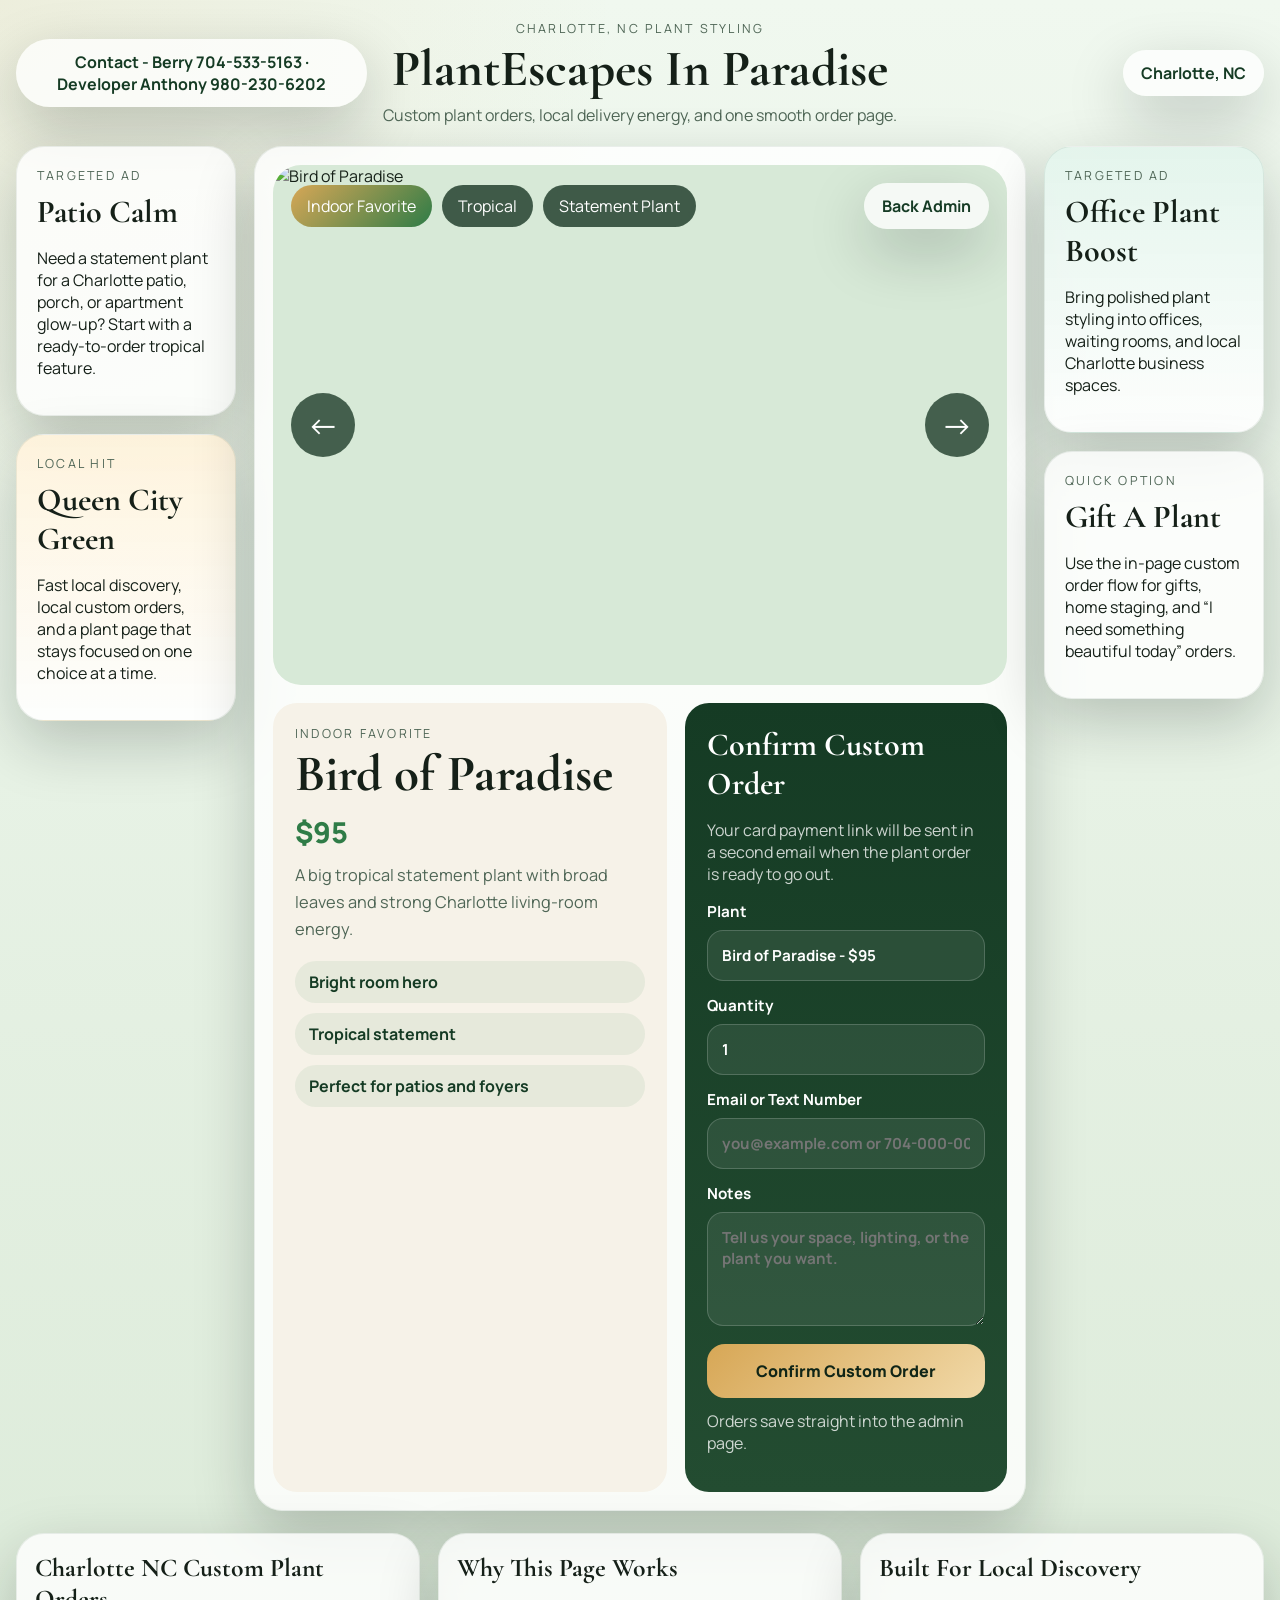
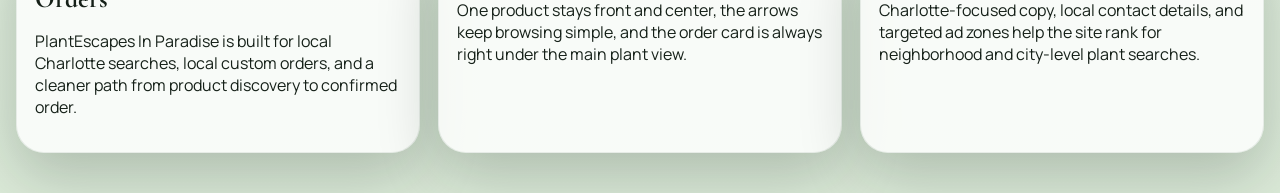
==== index.html @ 3235bd30 "Initial PlantEscapes In Paradise site" ====
<!DOCTYPE html>
<html lang="en">
<head>
  <meta charset="UTF-8">
  <meta name="viewport" content="width=device-width, initial-scale=1.0">
  <title>PlantEscapes In Paradise | Charlotte NC Custom Plant Orders</title>
  <meta name="description" content="PlantEscapes In Paradise creates custom plant orders in Charlotte, NC. Browse featured indoor and tropical plants, confirm your order in-page, and get your payment link when your order is ready.">
  <meta name="keywords" content="Charlotte NC plants, custom plant orders Charlotte, indoor plants Charlotte, tropical plants Charlotte, PlantEscapes In Paradise">
  <meta name="theme-color" content="#153b24">
  <link rel="preconnect" href="https://fonts.googleapis.com">
  <link rel="preconnect" href="https://fonts.gstatic.com" crossorigin>
  <link href="https://fonts.googleapis.com/css2?family=Cormorant+Garamond:wght@600;700&family=Manrope:wght@400;500;700;800&display=swap" rel="stylesheet">
  <link rel="stylesheet" href="./styles.css">
</head>
<body>
  <div class="site-shell">
    <header class="topbar">
      <button class="contact-chip" id="contactButton">Contact - Berry 704-533-5163 · Developer Anthony 980-230-6202</button>
      <div class="brand-lockup">
        <p class="eyebrow">Charlotte, NC Plant Styling</p>
        <h1>PlantEscapes In Paradise</h1>
        <p class="tagline">Custom plant orders, local delivery energy, and one smooth order page.</p>
      </div>
      <button class="location-chip" id="locationButton">Charlotte, NC</button>
    </header>

    <main class="main-grid">
      <aside class="ad-column left">
        <article class="ad-card">
          <p class="eyebrow">Targeted Ad</p>
          <h2>Patio Calm</h2>
          <p>Need a statement plant for a Charlotte patio, porch, or apartment glow-up? Start with a ready-to-order tropical feature.</p>
        </article>
        <article class="ad-card warm">
          <p class="eyebrow">Local Hit</p>
          <h2>Queen City Green</h2>
          <p>Fast local discovery, local custom orders, and a plant page that stays focused on one choice at a time.</p>
        </article>
      </aside>

      <section class="hero-card">
        <div class="hero-stage">
          <div class="hero-topline">
            <div class="mini-menu" id="plantMenu"></div>
            <button class="admin-link" id="adminOpenButton">Back Admin</button>
          </div>

          <button class="carousel-arrow left" id="prevPlant" aria-label="Previous plant">
            <span>&larr;</span>
          </button>

          <div class="hero-image-wrap">
            <img id="plantImage" class="plant-image" alt="Featured plant">
          </div>

          <button class="carousel-arrow right" id="nextPlant" aria-label="Next plant">
            <span>&rarr;</span>
          </button>
        </div>

        <div class="product-details">
          <div class="product-copy">
            <p class="eyebrow" id="plantCategory">Indoor Favorite</p>
            <h2 id="plantName">Bird of Paradise</h2>
            <p class="price" id="plantPrice">$95</p>
            <p class="definition" id="plantDefinition">A bold tropical plant that makes an instant statement in a Charlotte living room, office, or patio transition zone.</p>
            <div class="feature-points" id="featurePoints"></div>
          </div>

          <form class="order-card" id="orderForm">
            <h3>Confirm Custom Order</h3>
            <p>Your card payment link will be sent in a second email when the plant order is ready to go out.</p>
            <label>
              Plant
              <input id="orderPlant" name="plant" readonly>
            </label>
            <label>
              Quantity
              <input id="orderQuantity" name="quantity" type="number" min="1" value="1" required>
            </label>
            <label>
              Email or Text Number
              <input id="orderContact" name="contact" type="text" placeholder="you@example.com or 704-000-0000" required>
            </label>
            <label>
              Notes
              <textarea id="orderNotes" name="notes" rows="4" placeholder="Tell us your space, lighting, or the plant you want."></textarea>
            </label>
            <button type="submit" class="confirm-button">Confirm Custom Order</button>
            <p class="order-status" id="orderStatus">Orders save straight into the admin page.</p>
          </form>
        </div>
      </section>

      <aside class="ad-column right">
        <article class="ad-card cool">
          <p class="eyebrow">Targeted Ad</p>
          <h2>Office Plant Boost</h2>
          <p>Bring polished plant styling into offices, waiting rooms, and local Charlotte business spaces.</p>
        </article>
        <article class="ad-card">
          <p class="eyebrow">Quick Option</p>
          <h2>Gift A Plant</h2>
          <p>Use the in-page custom order flow for gifts, home staging, and “I need something beautiful today” orders.</p>
        </article>
      </aside>
    </main>

    <section class="seo-strip">
      <article>
        <h3>Charlotte NC Custom Plant Orders</h3>
        <p>PlantEscapes In Paradise is built for local Charlotte searches, local custom orders, and a cleaner path from product discovery to confirmed order.</p>
      </article>
      <article>
        <h3>Why This Page Works</h3>
        <p>One product stays front and center, the arrows keep browsing simple, and the order card is always right under the main plant view.</p>
      </article>
      <article>
        <h3>Built For Local Discovery</h3>
        <p>Charlotte-focused copy, local contact details, and targeted ad zones help the site rank for neighborhood and city-level plant searches.</p>
      </article>
    </section>
  </div>

  <div class="modal" id="contactModal" hidden>
    <div class="modal-card">
      <button class="modal-close" data-close-modal>&times;</button>
      <h2>Contact PlantEscapes In Paradise</h2>
      <p>Berry: 704-533-5163</p>
      <p>Developer Anthony: 980-230-6202</p>
      <p>Use the custom order form on the main page to tell us exactly what plant and quantity you want.</p>
    </div>
  </div>

  <script src="./app.js"></script>
</body>
</html>
---- styles.css ----
:root {
  --bg: #0f2618;
  --card: #f6f2e8;
  --card-2: #eef6ec;
  --green: #2f7c47;
  --green-deep: #153b24;
  --gold: #d7a756;
  --text: #152018;
  --muted: #4f6656;
  --shadow: 0 22px 60px rgba(7, 25, 16, 0.22);
}

* { box-sizing: border-box; }
body {
  margin: 0;
  font-family: "Manrope", sans-serif;
  color: var(--text);
  background:
    radial-gradient(circle at top left, rgba(215, 167, 86, 0.12), transparent 28%),
    linear-gradient(180deg, #f0f8ef 0%, #dbead8 100%);
}

button, input, textarea {
  font: inherit;
}

.site-shell, .admin-shell {
  width: min(1380px, calc(100vw - 32px));
  margin: 0 auto;
  padding: 20px 0 40px;
}

.topbar, .admin-header {
  display: grid;
  grid-template-columns: 1fr auto 1fr;
  align-items: center;
  gap: 16px;
  margin-bottom: 20px;
}

.brand-lockup {
  text-align: center;
}

.eyebrow {
  margin: 0 0 8px;
  font-size: 0.78rem;
  letter-spacing: 0.18em;
  text-transform: uppercase;
  color: var(--muted);
}

h1, h2, h3 {
  font-family: "Cormorant Garamond", serif;
  margin: 0;
}

.brand-lockup h1,
.admin-header h1 {
  font-size: clamp(2.2rem, 4vw, 4.5rem);
  line-height: 0.95;
}

.tagline {
  margin: 10px 0 0;
  color: var(--muted);
}

.contact-chip,
.location-chip,
.admin-link,
.admin-home,
.mini-menu button,
.carousel-arrow,
.confirm-button {
  border: 0;
  cursor: pointer;
}

.contact-chip,
.location-chip,
.admin-link,
.admin-home {
  border-radius: 999px;
  padding: 12px 18px;
  background: rgba(255,255,255,0.75);
  color: var(--green-deep);
  box-shadow: var(--shadow);
  text-decoration: none;
  font-weight: 700;
}

.location-chip {
  justify-self: end;
}

.main-grid {
  display: grid;
  grid-template-columns: 220px minmax(0, 1fr) 220px;
  gap: 18px;
}

.ad-column {
  display: grid;
  gap: 18px;
  align-content: start;
}

.ad-card,
.hero-card,
.admin-card,
.seo-strip article,
.modal-card {
  background: rgba(255,255,255,0.8);
  border: 1px solid rgba(21,59,36,0.08);
  border-radius: 28px;
  box-shadow: var(--shadow);
}

.ad-card {
  padding: 20px;
  min-height: 200px;
}

.ad-card h2 {
  font-size: 2rem;
  margin-bottom: 8px;
}

.ad-card.warm {
  background: linear-gradient(180deg, rgba(255,243,220,0.95), rgba(255,255,255,0.9));
}

.ad-card.cool {
  background: linear-gradient(180deg, rgba(227,244,236,0.95), rgba(255,255,255,0.9));
}

.hero-card {
  padding: 18px;
  display: grid;
  gap: 18px;
}

.hero-stage {
  position: relative;
  border-radius: 28px;
  overflow: hidden;
  min-height: 520px;
  background: #d7e9d7;
}

.hero-topline {
  position: absolute;
  top: 18px;
  left: 18px;
  right: 18px;
  z-index: 3;
  display: flex;
  justify-content: space-between;
  gap: 12px;
  align-items: center;
}

.mini-menu {
  display: flex;
  flex-wrap: wrap;
  gap: 10px;
}

.mini-menu button {
  padding: 10px 16px;
  border-radius: 999px;
  background: rgba(12, 42, 24, 0.75);
  color: white;
  backdrop-filter: blur(8px);
}

.mini-menu button.active {
  background: linear-gradient(135deg, #d7a756, #2f7c47);
}

.hero-image-wrap {
  height: 100%;
}

.plant-image {
  display: block;
  width: 100%;
  height: 520px;
  object-fit: cover;
}

.carousel-arrow {
  position: absolute;
  top: 50%;
  transform: translateY(-50%);
  z-index: 3;
  width: 64px;
  height: 64px;
  border-radius: 50%;
  background: rgba(12, 42, 24, 0.72);
  color: white;
  font-size: 2rem;
  backdrop-filter: blur(10px);
}

.carousel-arrow.left { left: 18px; }
.carousel-arrow.right { right: 18px; }

.product-details {
  display: grid;
  grid-template-columns: 1.1fr 0.9fr;
  gap: 18px;
}

.product-copy,
.order-card {
  border-radius: 24px;
  padding: 22px;
  background: var(--card);
}

.product-copy h2 {
  font-size: clamp(2rem, 4vw, 3.4rem);
  line-height: 0.95;
}

.price {
  margin: 14px 0 10px;
  font-size: 1.8rem;
  font-weight: 800;
  color: var(--green);
}

.definition {
  margin: 0;
  font-size: 1.02rem;
  line-height: 1.65;
  color: var(--muted);
}

.feature-points {
  display: grid;
  gap: 10px;
  margin-top: 18px;
}

.feature-pill {
  padding: 10px 14px;
  border-radius: 999px;
  background: rgba(47,124,71,0.08);
  color: var(--green-deep);
  font-weight: 700;
}

.order-card {
  background: linear-gradient(180deg, #153b24, #234c31);
  color: white;
}

.order-card h3 {
  font-size: 2rem;
  margin-bottom: 8px;
}

.order-card p {
  color: rgba(255,255,255,0.78);
}

.order-card label {
  display: grid;
  gap: 8px;
  margin-top: 14px;
  font-size: 0.95rem;
  font-weight: 700;
}

.order-card input,
.order-card textarea {
  width: 100%;
  border: 1px solid rgba(255,255,255,0.18);
  background: rgba(255,255,255,0.08);
  border-radius: 16px;
  color: white;
  padding: 14px;
}

.confirm-button {
  margin-top: 18px;
  width: 100%;
  padding: 16px;
  border-radius: 18px;
  background: linear-gradient(135deg, #d7a756, #f1d9a8);
  color: #102517;
  font-weight: 800;
}

.order-status {
  margin-top: 12px;
  min-height: 24px;
}

.seo-strip {
  display: grid;
  grid-template-columns: repeat(3, minmax(0, 1fr));
  gap: 18px;
  margin-top: 22px;
}

.seo-strip article {
  padding: 18px;
}

.seo-strip h3 {
  font-size: 1.6rem;
  margin-bottom: 10px;
}

.modal[hidden] { display: none; }
.modal {
  position: fixed;
  inset: 0;
  background: rgba(5, 16, 10, 0.35);
  display: grid;
  place-items: center;
  padding: 20px;
}

.modal-card {
  position: relative;
  width: min(520px, 100%);
  padding: 28px;
}

.modal-close {
  position: absolute;
  top: 16px;
  right: 16px;
  border: 0;
  background: transparent;
  font-size: 2rem;
  cursor: pointer;
}

.admin-body {
  background: linear-gradient(180deg, #eef5ea, #d7e8d1);
}

.admin-grid {
  display: grid;
  gap: 18px;
  grid-template-columns: 320px minmax(0, 1fr);
}

.admin-card {
  padding: 20px;
}

.admin-summary {
  display: grid;
  gap: 10px;
  margin-top: 16px;
}

.summary-pill {
  padding: 12px 14px;
  border-radius: 18px;
  background: rgba(47,124,71,0.08);
  font-weight: 700;
}

.orders-list {
  display: grid;
  gap: 12px;
  margin-top: 16px;
}

.order-item {
  padding: 16px;
  border-radius: 20px;
  background: var(--card-2);
}

.order-item h3 {
  font-size: 1.4rem;
  margin-bottom: 8px;
}

@media (max-width: 1100px) {
  .main-grid {
    grid-template-columns: 1fr;
  }

  .ad-column {
    grid-template-columns: repeat(2, minmax(0, 1fr));
  }

  .product-details,
  .seo-strip,
  .admin-grid {
    grid-template-columns: 1fr;
  }
}

@media (max-width: 760px) {
  .site-shell, .admin-shell {
    width: min(100vw - 20px, 100%);
  }

  .topbar, .admin-header {
    grid-template-columns: 1fr;
    text-align: center;
  }

  .location-chip {
    justify-self: center;
  }

  .hero-topline {
    position: static;
    display: grid;
    margin-bottom: 12px;
  }

  .hero-stage {
    min-height: unset;
  }

  .plant-image {
    height: 360px;
    border-radius: 22px;
  }

  .carousel-arrow {
    top: 220px;
  }

  .ad-column {
    grid-template-columns: 1fr;
  }
}
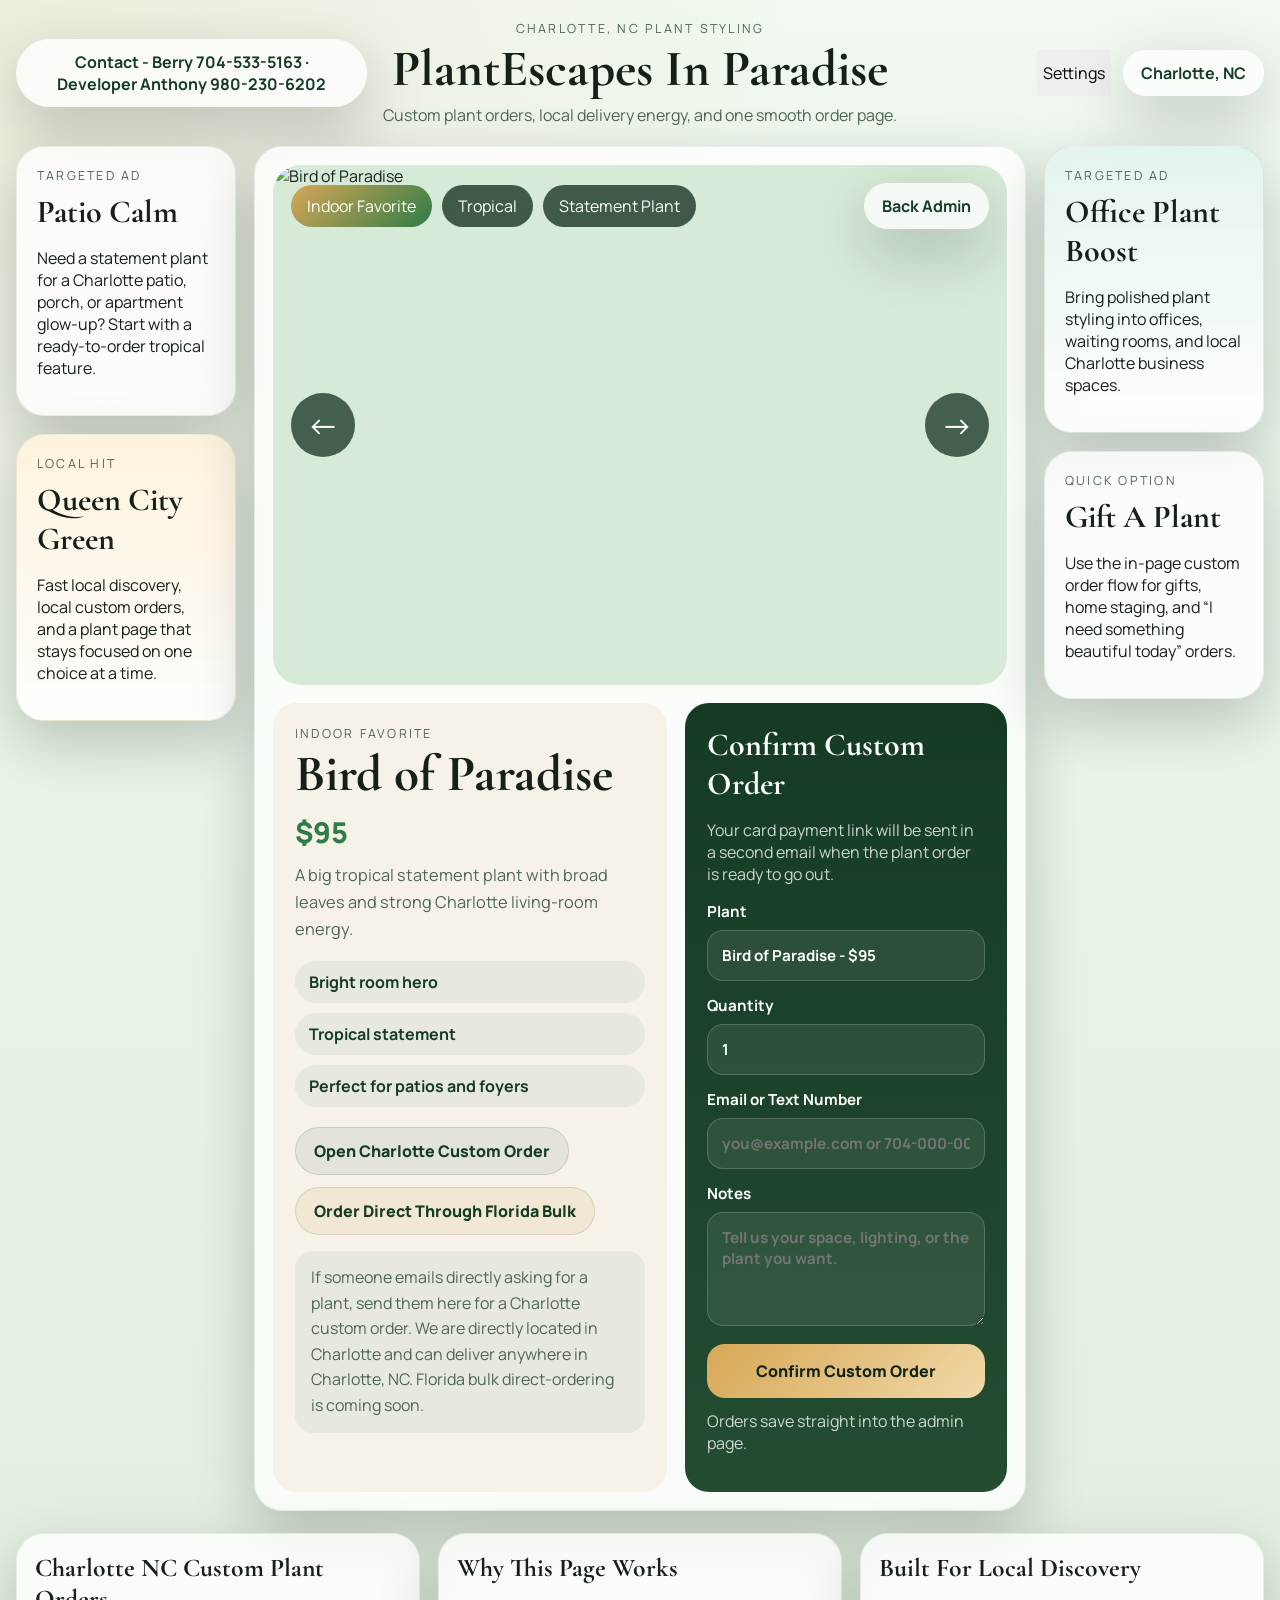
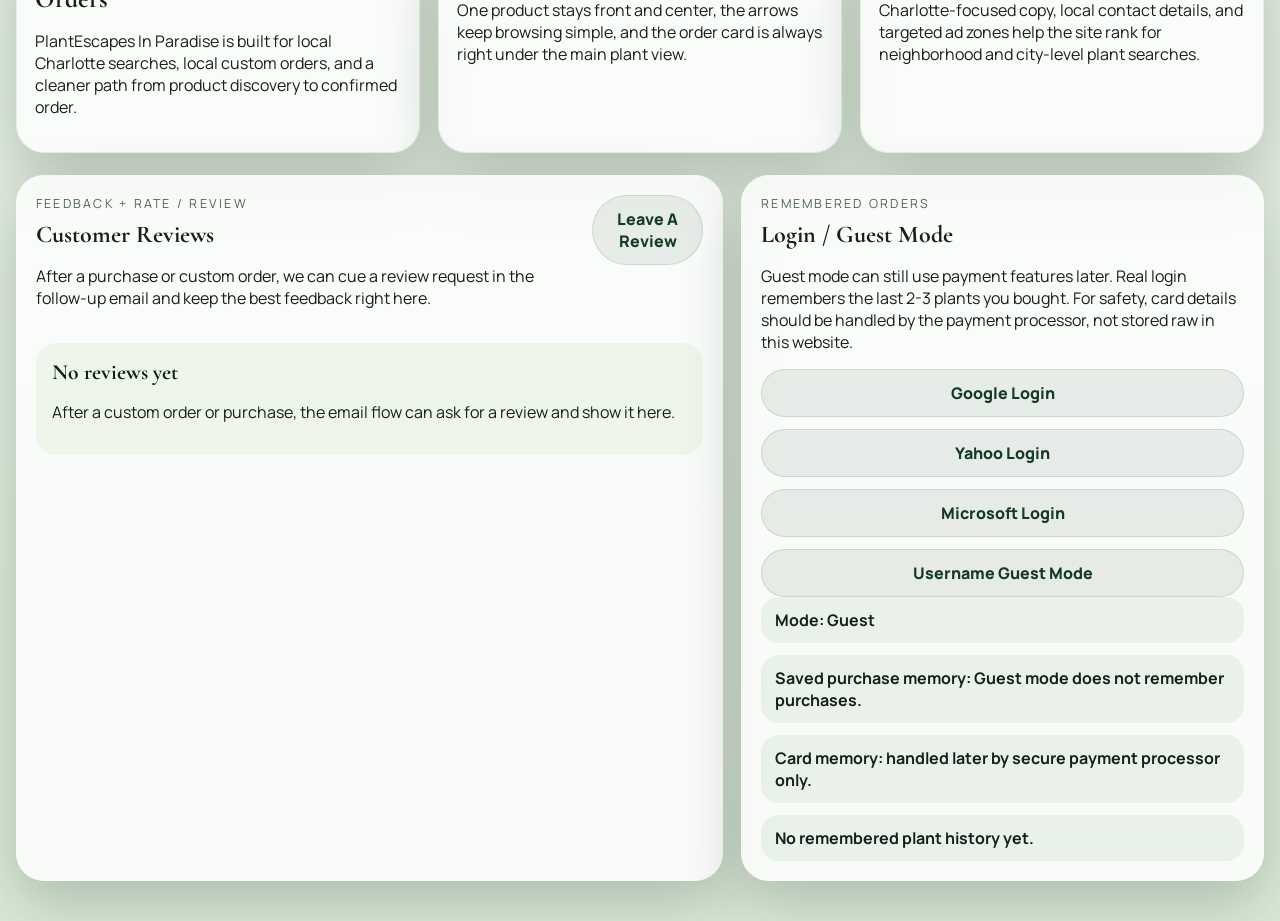
==== commit 3a5f768c: "Add bulk route, reviews, and account controls" ====
--- a/index.html
+++ b/index.html
@@ -21,7 +21,10 @@
         <h1>PlantEscapes In Paradise</h1>
         <p class="tagline">Custom plant orders, local delivery energy, and one smooth order page.</p>
       </div>
-      <button class="location-chip" id="locationButton">Charlotte, NC</button>
+      <div class="topbar-actions">
+        <button class="settings-chip" id="settingsButton">Settings</button>
+        <button class="location-chip" id="locationButton">Charlotte, NC</button>
+      </div>
     </header>
 
     <main class="main-grid">
@@ -65,6 +68,13 @@
             <p class="price" id="plantPrice">$95</p>
             <p class="definition" id="plantDefinition">A bold tropical plant that makes an instant statement in a Charlotte living room, office, or patio transition zone.</p>
             <div class="feature-points" id="featurePoints"></div>
+            <div class="product-actions">
+              <button class="secondary-button" id="showCustomOrderButton">Open Charlotte Custom Order</button>
+              <button class="secondary-button bulk" id="floridaBulkButton">Order Direct Through Florida Bulk</button>
+            </div>
+            <div class="delivery-note">
+              If someone emails directly asking for a plant, send them here for a Charlotte custom order. We are directly located in Charlotte and can deliver anywhere in Charlotte, NC. Florida bulk direct-ordering is coming soon.
+            </div>
           </div>
 
           <form class="order-card" id="orderForm">
@@ -118,6 +128,33 @@
       <article>
         <h3>Built For Local Discovery</h3>
         <p>Charlotte-focused copy, local contact details, and targeted ad zones help the site rank for neighborhood and city-level plant searches.</p>
+      </article>
+    </section>
+
+    <section class="reviews-section">
+      <article class="reviews-card">
+        <div class="reviews-head">
+          <div>
+            <p class="eyebrow">Feedback + Rate / Review</p>
+            <h2>Customer Reviews</h2>
+            <p>After a purchase or custom order, we can cue a review request in the follow-up email and keep the best feedback right here.</p>
+          </div>
+          <button class="secondary-button" id="leaveReviewButton">Leave A Review</button>
+        </div>
+        <div class="reviews-list" id="reviewsList"></div>
+      </article>
+
+      <article class="reviews-card account-card">
+        <p class="eyebrow">Remembered Orders</p>
+        <h2>Login / Guest Mode</h2>
+        <p>Guest mode can still use payment features later. Real login remembers the last 2-3 plants you bought. For safety, card details should be handled by the payment processor, not stored raw in this website.</p>
+        <div class="login-options">
+          <button class="secondary-button" data-login-provider="Google">Google Login</button>
+          <button class="secondary-button" data-login-provider="Yahoo">Yahoo Login</button>
+          <button class="secondary-button" data-login-provider="Microsoft">Microsoft Login</button>
+          <button class="secondary-button" data-login-provider="Guest">Username Guest Mode</button>
+        </div>
+        <div class="remembered-orders" id="rememberedOrders"></div>
       </article>
     </section>
   </div>
@@ -132,6 +169,48 @@
     </div>
   </div>
 
+  <div class="modal" id="settingsModal" hidden>
+    <div class="modal-card">
+      <button class="modal-close" data-close-settings>&times;</button>
+      <h2>Page Settings</h2>
+      <p>This page is built for Charlotte custom orders first, with Florida bulk direct ordering marked as coming soon.</p>
+      <div class="settings-grid">
+        <div class="summary-pill">Charlotte delivery coverage: active</div>
+        <div class="summary-pill">Florida bulk route: coming soon</div>
+        <div class="summary-pill">Custom order form: in-page</div>
+        <div class="summary-pill">Guest checkout memory: disabled</div>
+      </div>
+    </div>
+  </div>
+
+  <div class="modal" id="reviewModal" hidden>
+    <div class="modal-card">
+      <button class="modal-close" data-close-review>&times;</button>
+      <h2>Leave A Review</h2>
+      <form id="reviewForm">
+        <label>
+          Your Name
+          <input id="reviewName" type="text" required>
+        </label>
+        <label>
+          Rating
+          <select id="reviewRating">
+            <option>5 Stars</option>
+            <option>4 Stars</option>
+            <option>3 Stars</option>
+            <option>2 Stars</option>
+            <option>1 Star</option>
+          </select>
+        </label>
+        <label>
+          Review
+          <textarea id="reviewText" rows="4" required></textarea>
+        </label>
+        <button type="submit" class="confirm-button">Save Review</button>
+      </form>
+    </div>
+  </div>
+
   <script src="./app.js"></script>
 </body>
 </html>
--- a/styles.css
+++ b/styles.css
@@ -68,6 +68,7 @@
 
 .contact-chip,
 .location-chip,
+.settings-chip,
 .admin-link,
 .admin-home,
 .mini-menu button,
@@ -92,6 +93,12 @@
 
 .location-chip {
   justify-self: end;
+}
+
+.topbar-actions {
+  display: flex;
+  justify-content: flex-end;
+  gap: 12px;
 }
 
 .main-grid {
@@ -220,6 +227,36 @@
   background: var(--card);
 }
 
+.product-actions {
+  display: flex;
+  flex-wrap: wrap;
+  gap: 12px;
+  margin-top: 20px;
+}
+
+.secondary-button {
+  padding: 12px 18px;
+  border-radius: 999px;
+  background: rgba(21,59,36,0.08);
+  color: var(--green-deep);
+  border: 1px solid rgba(21,59,36,0.12);
+  font-weight: 800;
+  cursor: pointer;
+}
+
+.secondary-button.bulk {
+  background: rgba(215,167,86,0.14);
+}
+
+.delivery-note {
+  margin-top: 16px;
+  padding: 14px 16px;
+  border-radius: 18px;
+  background: rgba(47,124,71,0.08);
+  color: var(--muted);
+  line-height: 1.6;
+}
+
 .product-copy h2 {
   font-size: clamp(2rem, 4vw, 3.4rem);
   line-height: 0.95;
@@ -307,6 +344,52 @@
   margin-top: 22px;
 }
 
+.reviews-section {
+  display: grid;
+  grid-template-columns: 1.15fr 0.85fr;
+  gap: 18px;
+  margin-top: 22px;
+}
+
+.reviews-card {
+  padding: 20px;
+  border-radius: 28px;
+  background: rgba(255,255,255,0.82);
+  box-shadow: var(--shadow);
+}
+
+.reviews-head {
+  display: flex;
+  justify-content: space-between;
+  gap: 16px;
+  align-items: start;
+  margin-bottom: 18px;
+}
+
+.reviews-list,
+.remembered-orders,
+.login-options {
+  display: grid;
+  gap: 12px;
+}
+
+.review-item {
+  padding: 16px;
+  border-radius: 20px;
+  background: var(--card-2);
+}
+
+.review-item h3 {
+  font-size: 1.35rem;
+  margin-bottom: 6px;
+}
+
+.settings-grid {
+  display: grid;
+  gap: 12px;
+  margin-top: 18px;
+}
+
 .seo-strip article {
   padding: 18px;
 }
@@ -397,6 +480,7 @@
 
   .product-details,
   .seo-strip,
+  .reviews-section,
   .admin-grid {
     grid-template-columns: 1fr;
   }
@@ -414,6 +498,10 @@
 
   .location-chip {
     justify-self: center;
+  }
+
+  .topbar-actions {
+    justify-content: center;
   }
 
   .hero-topline {
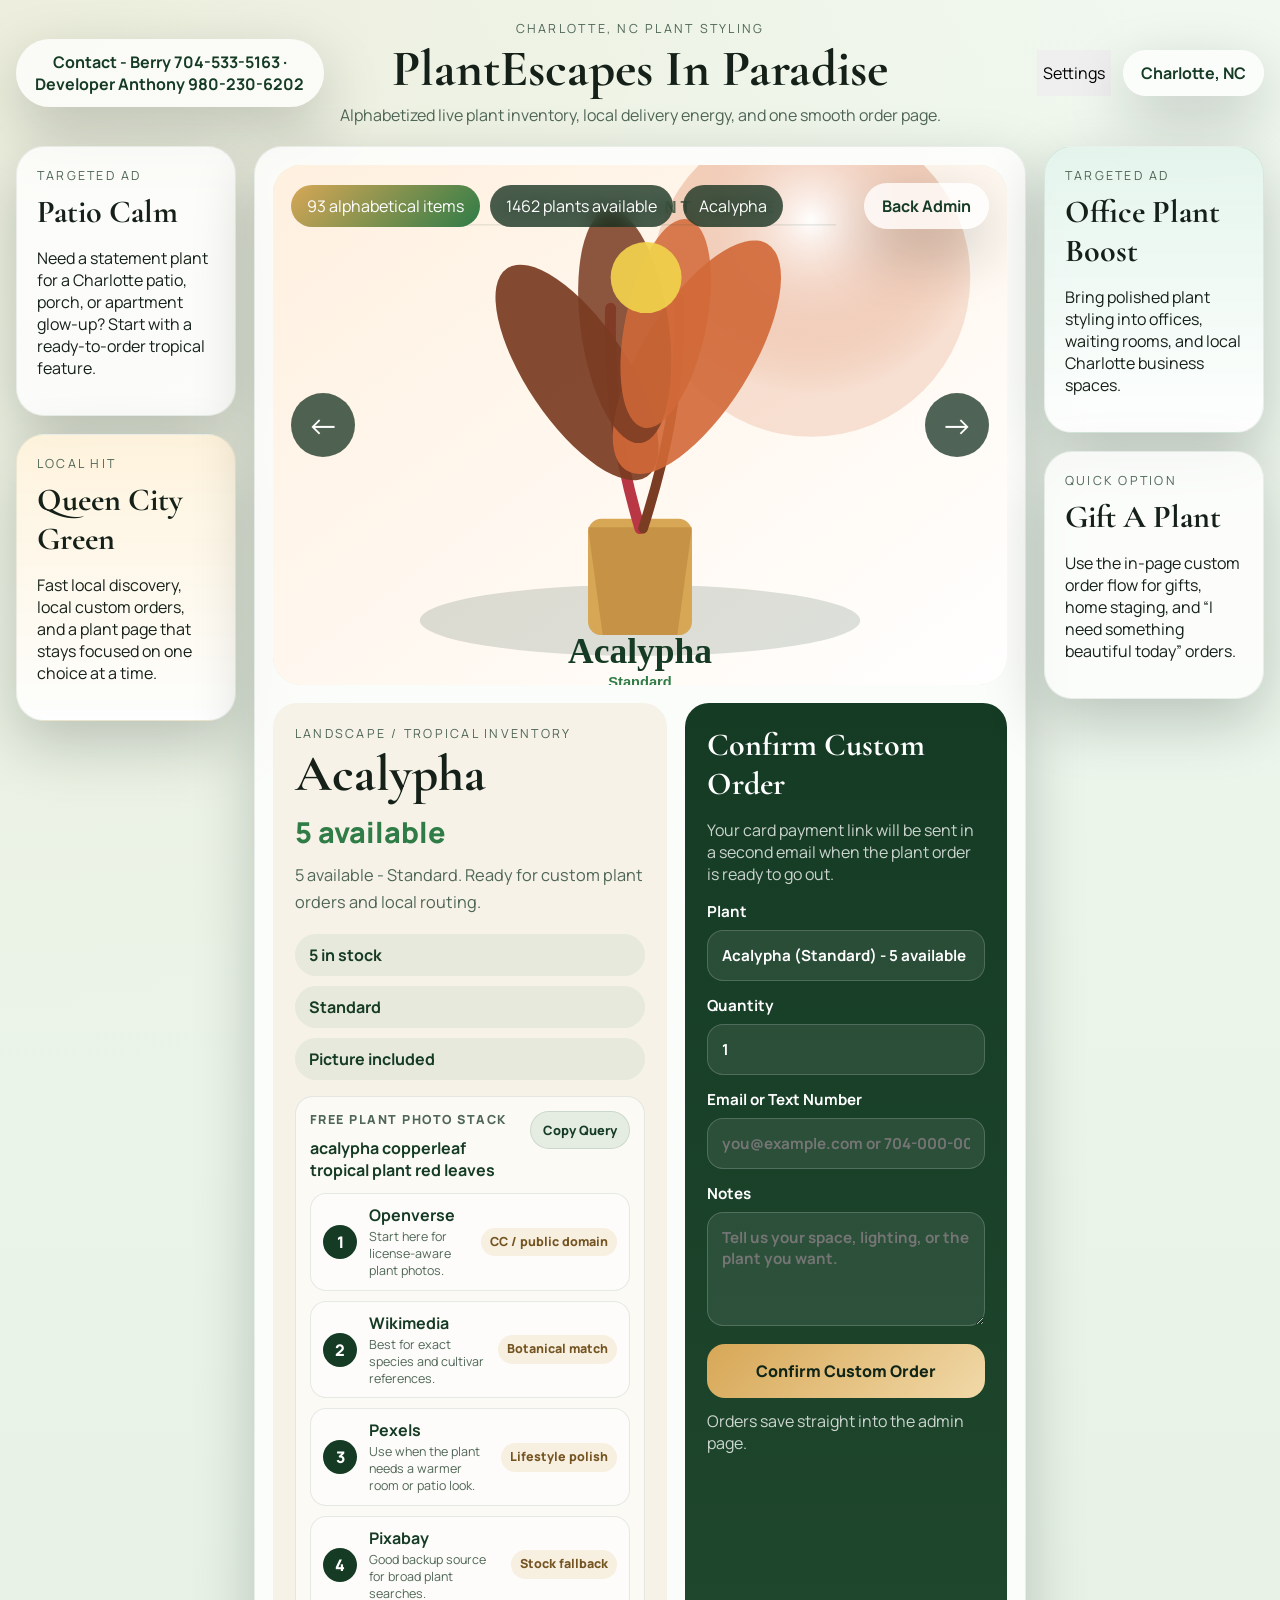
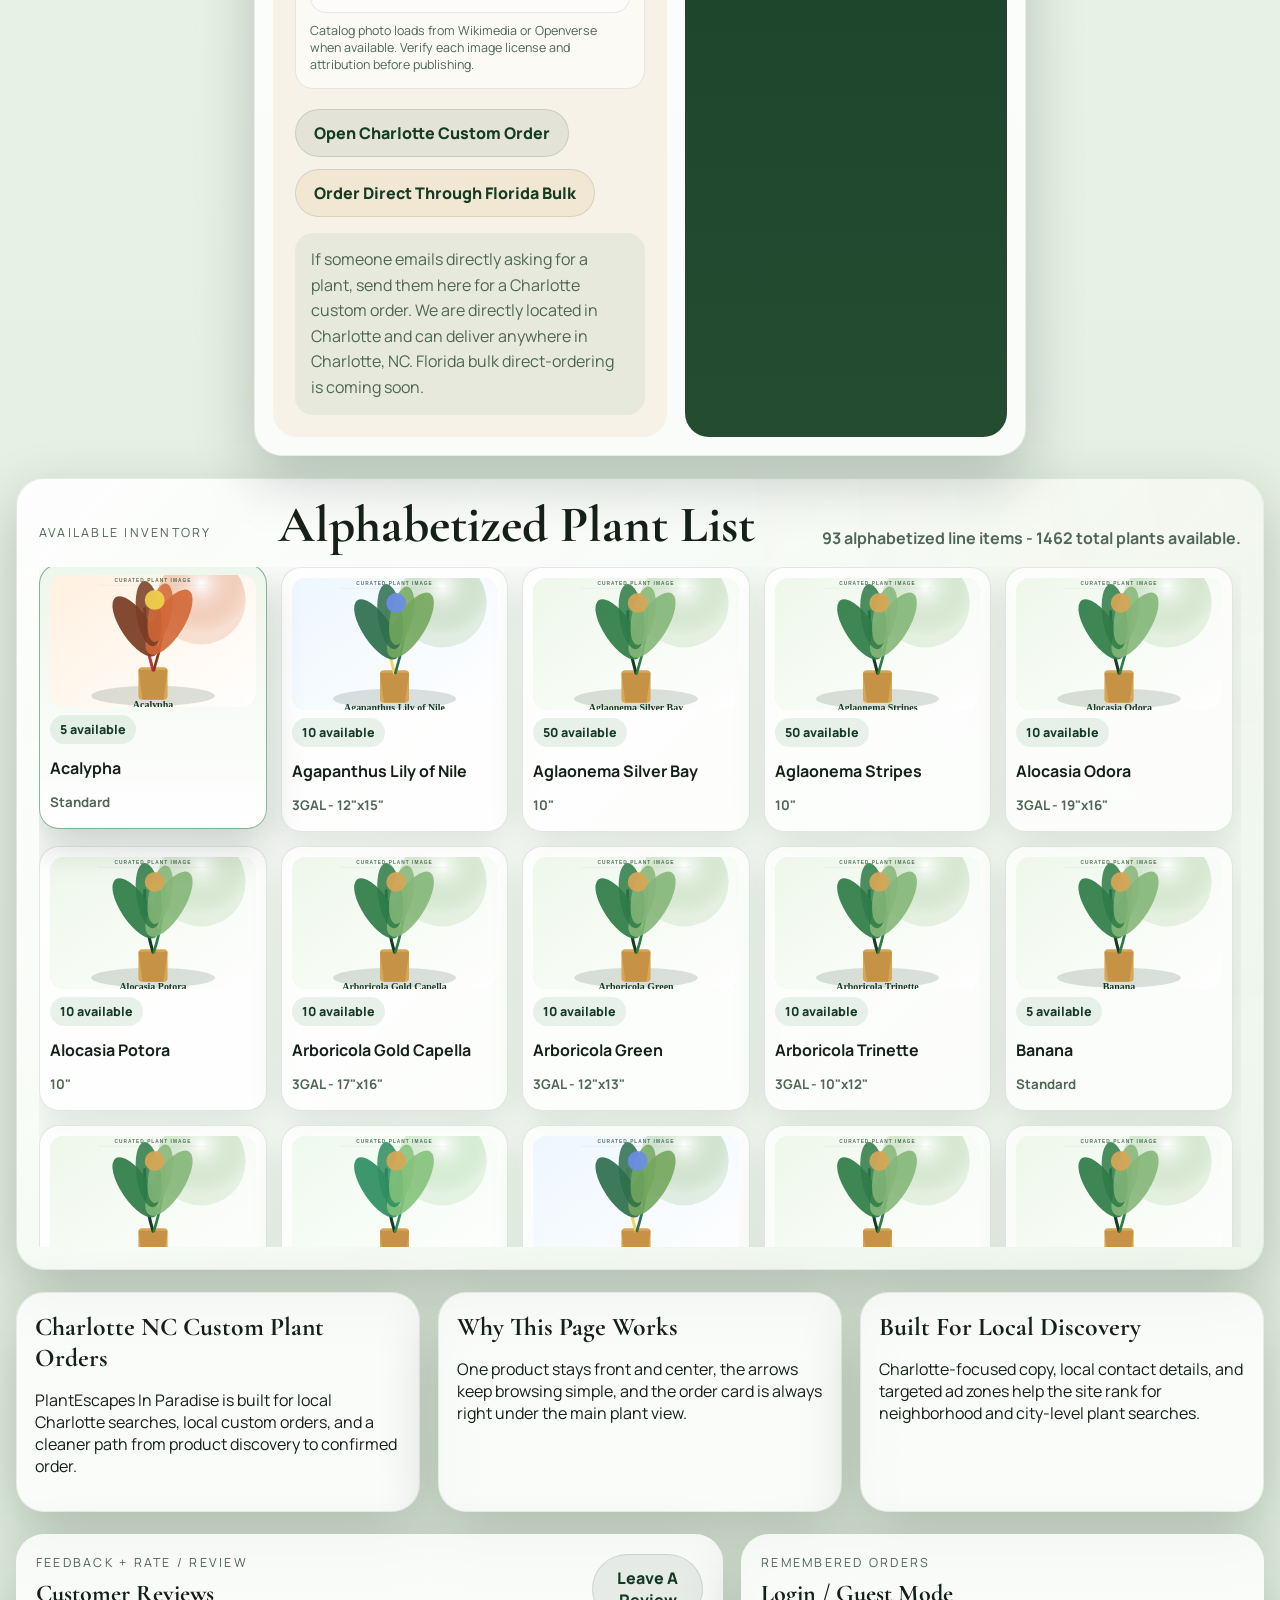
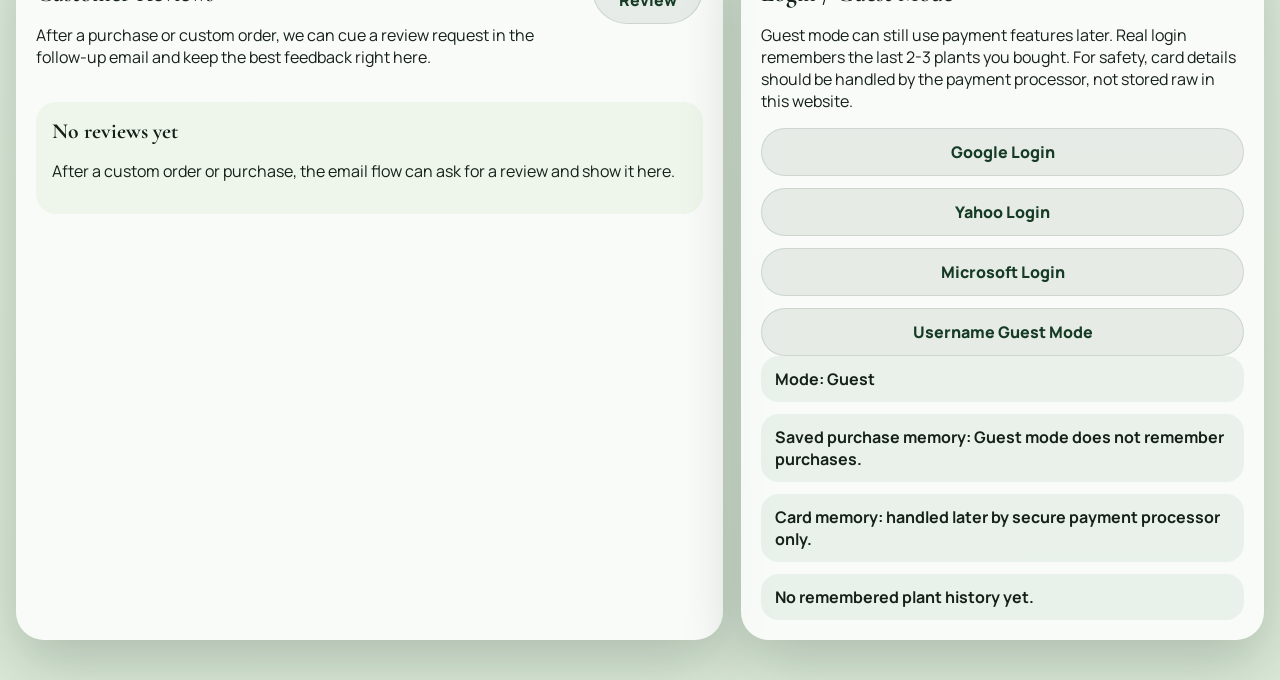
==== commit b3758e33: "Add stock photo catalog sourcing" ====
--- a/index.html
+++ b/index.html
@@ -4,8 +4,8 @@
   <meta charset="UTF-8">
   <meta name="viewport" content="width=device-width, initial-scale=1.0">
   <title>PlantEscapes In Paradise | Charlotte NC Custom Plant Orders</title>
-  <meta name="description" content="PlantEscapes In Paradise creates custom plant orders in Charlotte, NC. Browse featured indoor and tropical plants, confirm your order in-page, and get your payment link when your order is ready.">
-  <meta name="keywords" content="Charlotte NC plants, custom plant orders Charlotte, indoor plants Charlotte, tropical plants Charlotte, PlantEscapes In Paradise">
+  <meta name="description" content="PlantEscapes In Paradise creates custom plant orders in Charlotte, NC. Browse a live alphabetized tropical plant inventory with pictures and quantities, confirm your order in-page, and get your payment link when your order is ready.">
+  <meta name="keywords" content="Charlotte NC plants, custom plant orders Charlotte, indoor plants Charlotte, tropical plants Charlotte, wholesale plant inventory, PlantEscapes In Paradise">
   <meta name="theme-color" content="#153b24">
   <link rel="preconnect" href="https://fonts.googleapis.com">
   <link rel="preconnect" href="https://fonts.gstatic.com" crossorigin>
@@ -19,7 +19,7 @@
       <div class="brand-lockup">
         <p class="eyebrow">Charlotte, NC Plant Styling</p>
         <h1>PlantEscapes In Paradise</h1>
-        <p class="tagline">Custom plant orders, local delivery energy, and one smooth order page.</p>
+        <p class="tagline">Alphabetized live plant inventory, local delivery energy, and one smooth order page.</p>
       </div>
       <div class="topbar-actions">
         <button class="settings-chip" id="settingsButton">Settings</button>
@@ -65,9 +65,10 @@
           <div class="product-copy">
             <p class="eyebrow" id="plantCategory">Indoor Favorite</p>
             <h2 id="plantName">Bird of Paradise</h2>
-            <p class="price" id="plantPrice">$95</p>
+            <p class="price" id="plantPrice">Loading inventory</p>
             <p class="definition" id="plantDefinition">A bold tropical plant that makes an instant statement in a Charlotte living room, office, or patio transition zone.</p>
             <div class="feature-points" id="featurePoints"></div>
+            <div class="free-photo-links" id="freePhotoLinks" aria-label="Free plant photo source stack"></div>
             <div class="product-actions">
               <button class="secondary-button" id="showCustomOrderButton">Open Charlotte Custom Order</button>
               <button class="secondary-button bulk" id="floridaBulkButton">Order Direct Through Florida Bulk</button>
@@ -115,6 +116,15 @@
         </article>
       </aside>
     </main>
+
+    <section class="inventory-section" id="inventory">
+      <div class="inventory-heading">
+        <p class="eyebrow">Available Inventory</p>
+        <h2>Alphabetized Plant List</h2>
+        <p id="inventorySummary">Loading plant inventory...</p>
+      </div>
+      <div class="inventory-grid" id="inventoryGrid" aria-label="Alphabetized available plant inventory"></div>
+    </section>
 
     <section class="seo-strip">
       <article>
--- a/styles.css
+++ b/styles.css
@@ -257,6 +257,105 @@
   line-height: 1.6;
 }
 
+.inventory-section {
+  margin-top: 22px;
+  padding: 22px;
+  border-radius: 28px;
+  background:
+    linear-gradient(135deg, rgba(255,255,255,0.92), rgba(238,246,236,0.88)),
+    radial-gradient(circle at top right, rgba(215,167,86,0.22), transparent 38%);
+  border: 1px solid rgba(21,59,36,0.08);
+  box-shadow: var(--shadow);
+}
+
+.inventory-heading {
+  display: flex;
+  justify-content: space-between;
+  gap: 18px;
+  align-items: end;
+  margin-bottom: 18px;
+}
+
+.inventory-heading h2 {
+  font-size: clamp(2rem, 4vw, 3.2rem);
+  line-height: 0.95;
+}
+
+.inventory-heading p:last-child {
+  max-width: 420px;
+  margin: 0;
+  color: var(--muted);
+  text-align: right;
+  font-weight: 700;
+}
+
+.inventory-grid {
+  display: grid;
+  grid-template-columns: repeat(auto-fill, minmax(190px, 1fr));
+  gap: 14px;
+  max-height: 680px;
+  overflow: auto;
+  padding-right: 8px;
+  scrollbar-color: var(--green) rgba(21,59,36,0.1);
+}
+
+.inventory-card {
+  display: grid;
+  grid-template-rows: 132px auto auto auto;
+  gap: 8px;
+  width: 100%;
+  min-height: 265px;
+  padding: 10px;
+  border: 1px solid rgba(21,59,36,0.12);
+  border-radius: 20px;
+  background: rgba(255,255,255,0.75);
+  color: var(--text);
+  text-align: left;
+  box-shadow: 0 12px 34px rgba(7, 25, 16, 0.1);
+  cursor: pointer;
+  transition: transform 160ms ease, border-color 160ms ease, box-shadow 160ms ease;
+}
+
+.inventory-card:hover,
+.inventory-card.active {
+  transform: translateY(-3px);
+  border-color: rgba(47,124,71,0.55);
+  box-shadow: 0 18px 38px rgba(7, 25, 16, 0.18);
+}
+
+.inventory-card.active {
+  background: linear-gradient(180deg, rgba(238,246,236,1), rgba(255,255,255,0.88));
+}
+
+.inventory-card img {
+  width: 100%;
+  height: 132px;
+  object-fit: cover;
+  border-radius: 14px;
+  background: #e8f4e8;
+}
+
+.inventory-card span {
+  width: fit-content;
+  padding: 6px 10px;
+  border-radius: 999px;
+  background: rgba(47,124,71,0.1);
+  color: var(--green-deep);
+  font-size: 0.78rem;
+  font-weight: 800;
+}
+
+.inventory-card strong {
+  font-size: 1rem;
+  line-height: 1.2;
+}
+
+.inventory-card small {
+  color: var(--muted);
+  font-weight: 700;
+  line-height: 1.35;
+}
+
 .product-copy h2 {
   font-size: clamp(2rem, 4vw, 3.4rem);
   line-height: 0.95;
@@ -288,6 +387,124 @@
   background: rgba(47,124,71,0.08);
   color: var(--green-deep);
   font-weight: 700;
+}
+
+.free-photo-links {
+  margin-top: 16px;
+  padding: 14px;
+  border: 1px solid rgba(21,59,36,0.1);
+  border-radius: 18px;
+  background: rgba(255,255,255,0.58);
+}
+
+.source-stack-heading {
+  display: flex;
+  justify-content: space-between;
+  gap: 14px;
+  align-items: start;
+  margin-bottom: 12px;
+}
+
+.source-stack-heading p {
+  margin: 0 0 10px;
+  color: var(--muted);
+  font-size: 0.78rem;
+  font-weight: 800;
+  letter-spacing: 0.12em;
+  text-transform: uppercase;
+}
+
+.source-stack-heading strong {
+  display: block;
+  color: var(--green-deep);
+  line-height: 1.35;
+}
+
+.source-query-button {
+  flex: 0 0 auto;
+  min-height: 38px;
+  padding: 8px 12px;
+  border: 1px solid rgba(21,59,36,0.12);
+  border-radius: 999px;
+  background: rgba(47,124,71,0.1);
+  color: var(--green-deep);
+  cursor: pointer;
+  font-size: 0.8rem;
+  font-weight: 800;
+}
+
+.source-stack {
+  display: grid;
+  gap: 10px;
+}
+
+.source-row {
+  display: grid;
+  grid-template-columns: 34px minmax(0, 1fr) auto;
+  gap: 12px;
+  align-items: center;
+  min-height: 58px;
+  padding: 10px 12px;
+  border: 1px solid rgba(21,59,36,0.1);
+  border-radius: 16px;
+  background: rgba(255,255,255,0.48);
+  color: var(--green-deep);
+  text-decoration: none;
+  transition: border-color 160ms ease, background 160ms ease, transform 160ms ease;
+}
+
+.source-row:hover {
+  transform: translateY(-1px);
+  border-color: rgba(47,124,71,0.42);
+  background: rgba(255,255,255,0.78);
+}
+
+.source-rank {
+  display: grid;
+  place-items: center;
+  width: 34px;
+  height: 34px;
+  border-radius: 50%;
+  background: var(--green-deep);
+  color: white;
+  font-weight: 800;
+}
+
+.source-row strong,
+.source-row small {
+  display: block;
+}
+
+.source-row strong {
+  margin-bottom: 3px;
+}
+
+.source-row small,
+.source-row em,
+.source-note {
+  color: var(--muted);
+  font-size: 0.78rem;
+  font-style: normal;
+  line-height: 1.35;
+}
+
+.source-row em {
+  padding: 6px 9px;
+  border-radius: 999px;
+  background: rgba(215,167,86,0.16);
+  color: #745421;
+  font-weight: 800;
+  white-space: nowrap;
+}
+
+.source-note {
+  display: block;
+  margin-top: 10px;
+}
+
+.source-note a {
+  color: var(--green-deep);
+  font-weight: 800;
 }
 
 .order-card {
@@ -481,8 +698,18 @@
   .product-details,
   .seo-strip,
   .reviews-section,
-  .admin-grid {
+  .admin-grid,
+  .inventory-heading {
     grid-template-columns: 1fr;
+  }
+
+  .inventory-heading {
+    display: grid;
+    align-items: start;
+  }
+
+  .inventory-heading p:last-child {
+    text-align: left;
   }
 }
 
@@ -526,4 +753,39 @@
   .ad-column {
     grid-template-columns: 1fr;
   }
-}
+
+  .inventory-section {
+    padding: 16px;
+  }
+
+  .inventory-grid {
+    grid-template-columns: repeat(auto-fill, minmax(150px, 1fr));
+    max-height: 560px;
+  }
+
+  .inventory-card {
+    grid-template-rows: 110px auto auto auto;
+    min-height: 238px;
+  }
+
+  .inventory-card img {
+    height: 110px;
+  }
+
+  .source-stack-heading,
+  .source-row {
+    grid-template-columns: 1fr;
+  }
+
+  .source-stack-heading {
+    display: grid;
+  }
+
+  .source-row {
+    align-items: start;
+  }
+
+  .source-row em {
+    width: fit-content;
+  }
+}
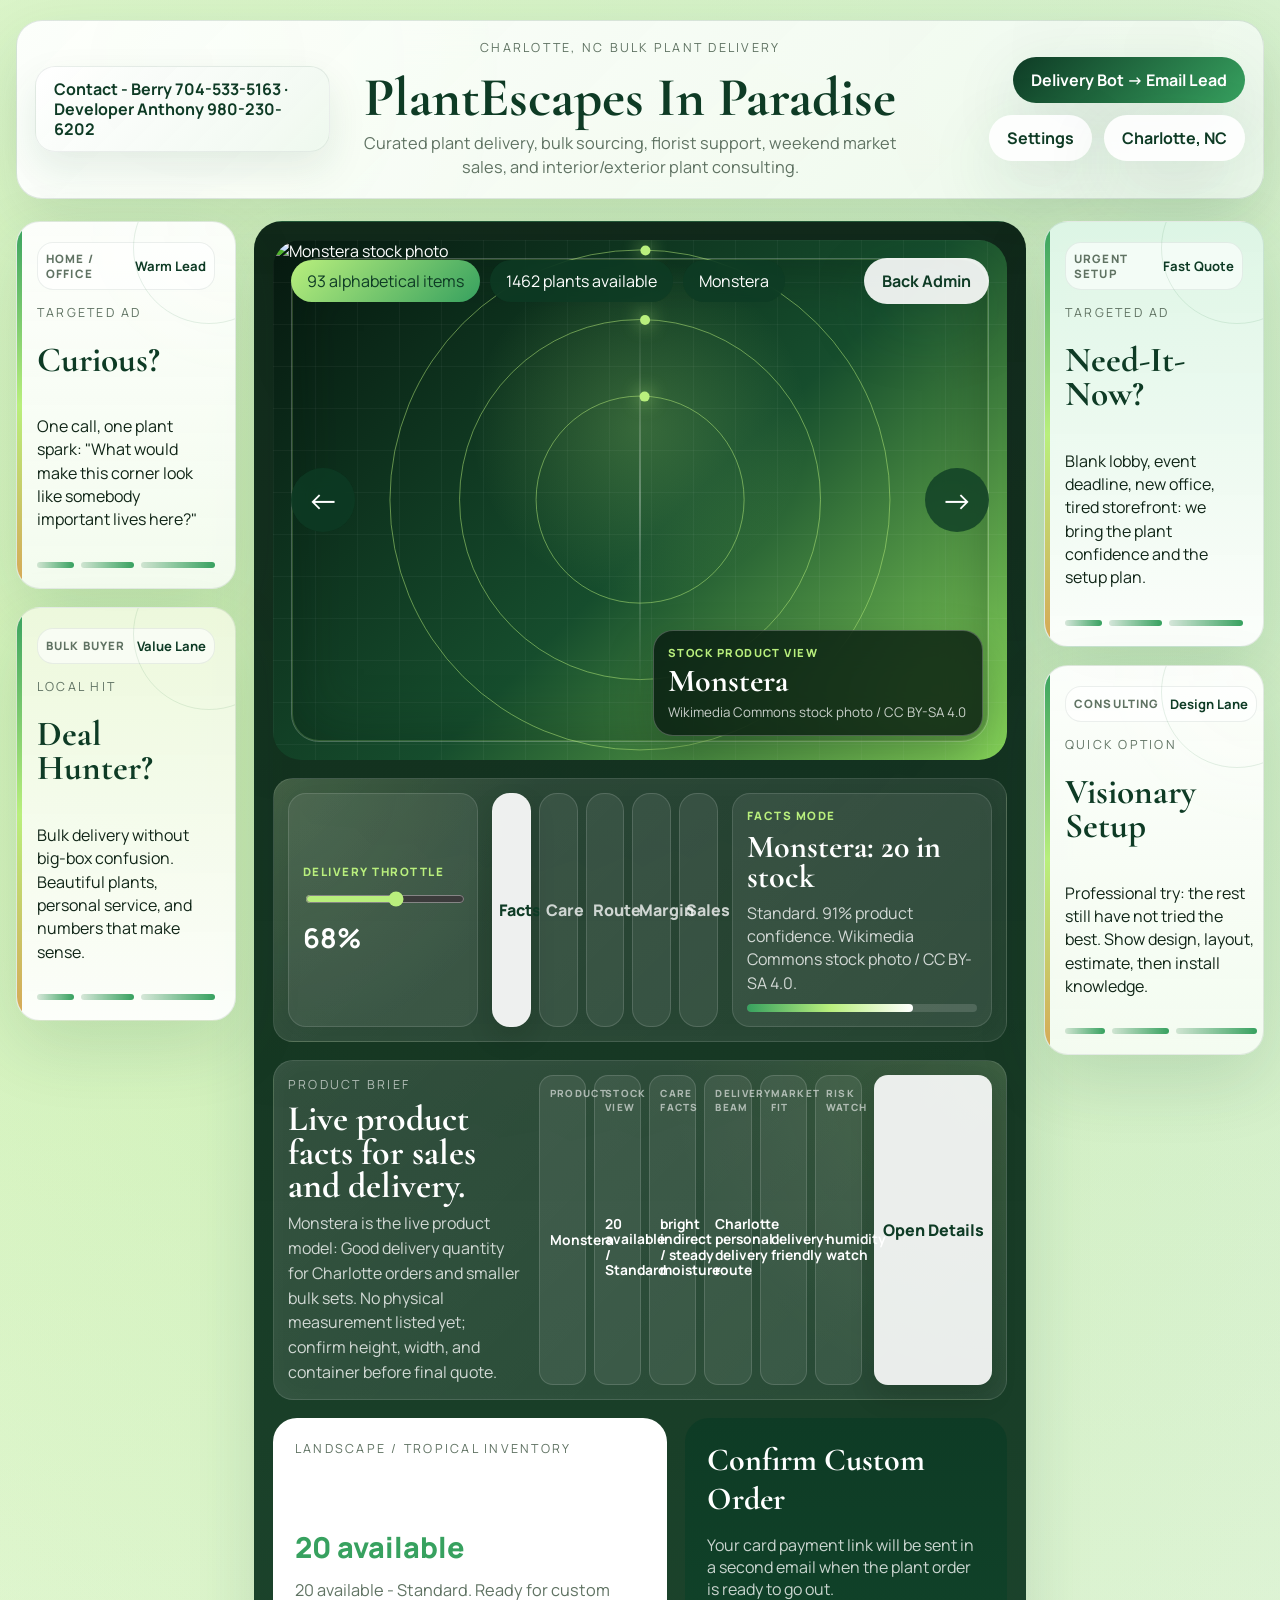
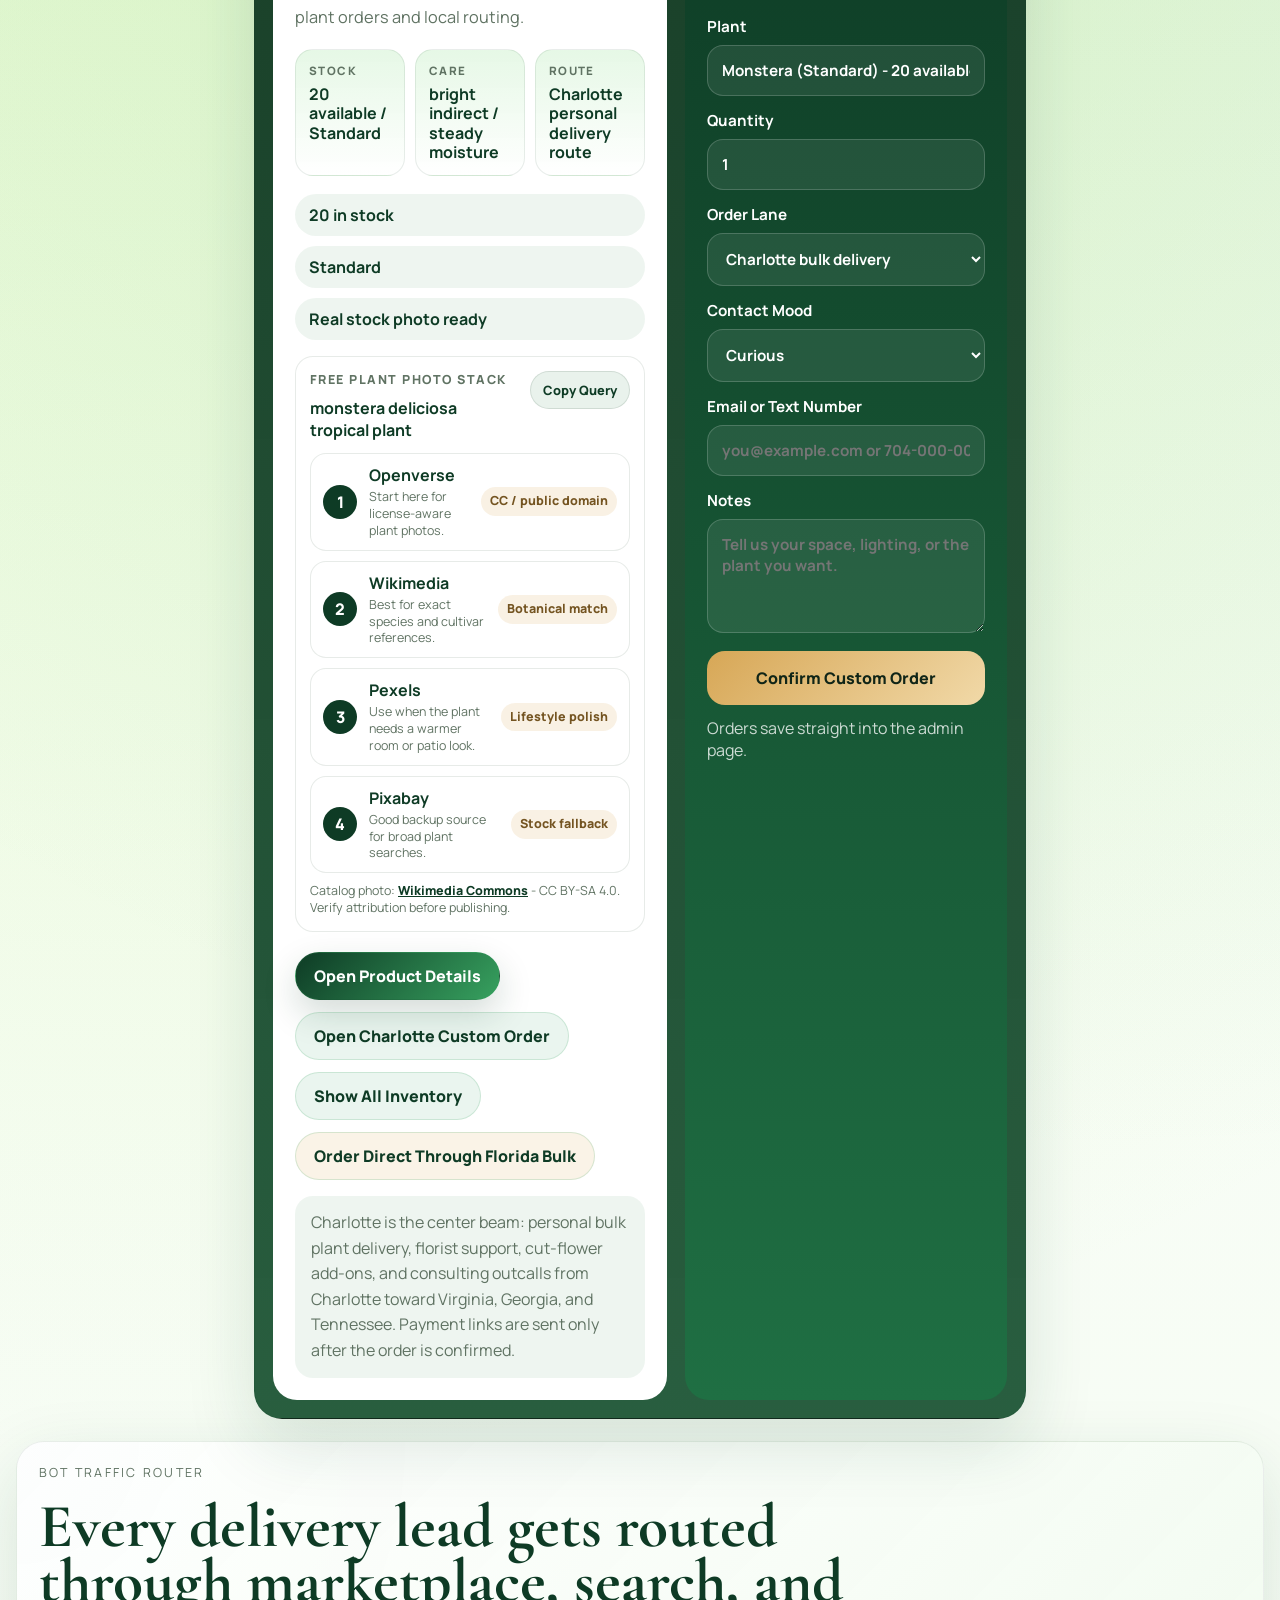
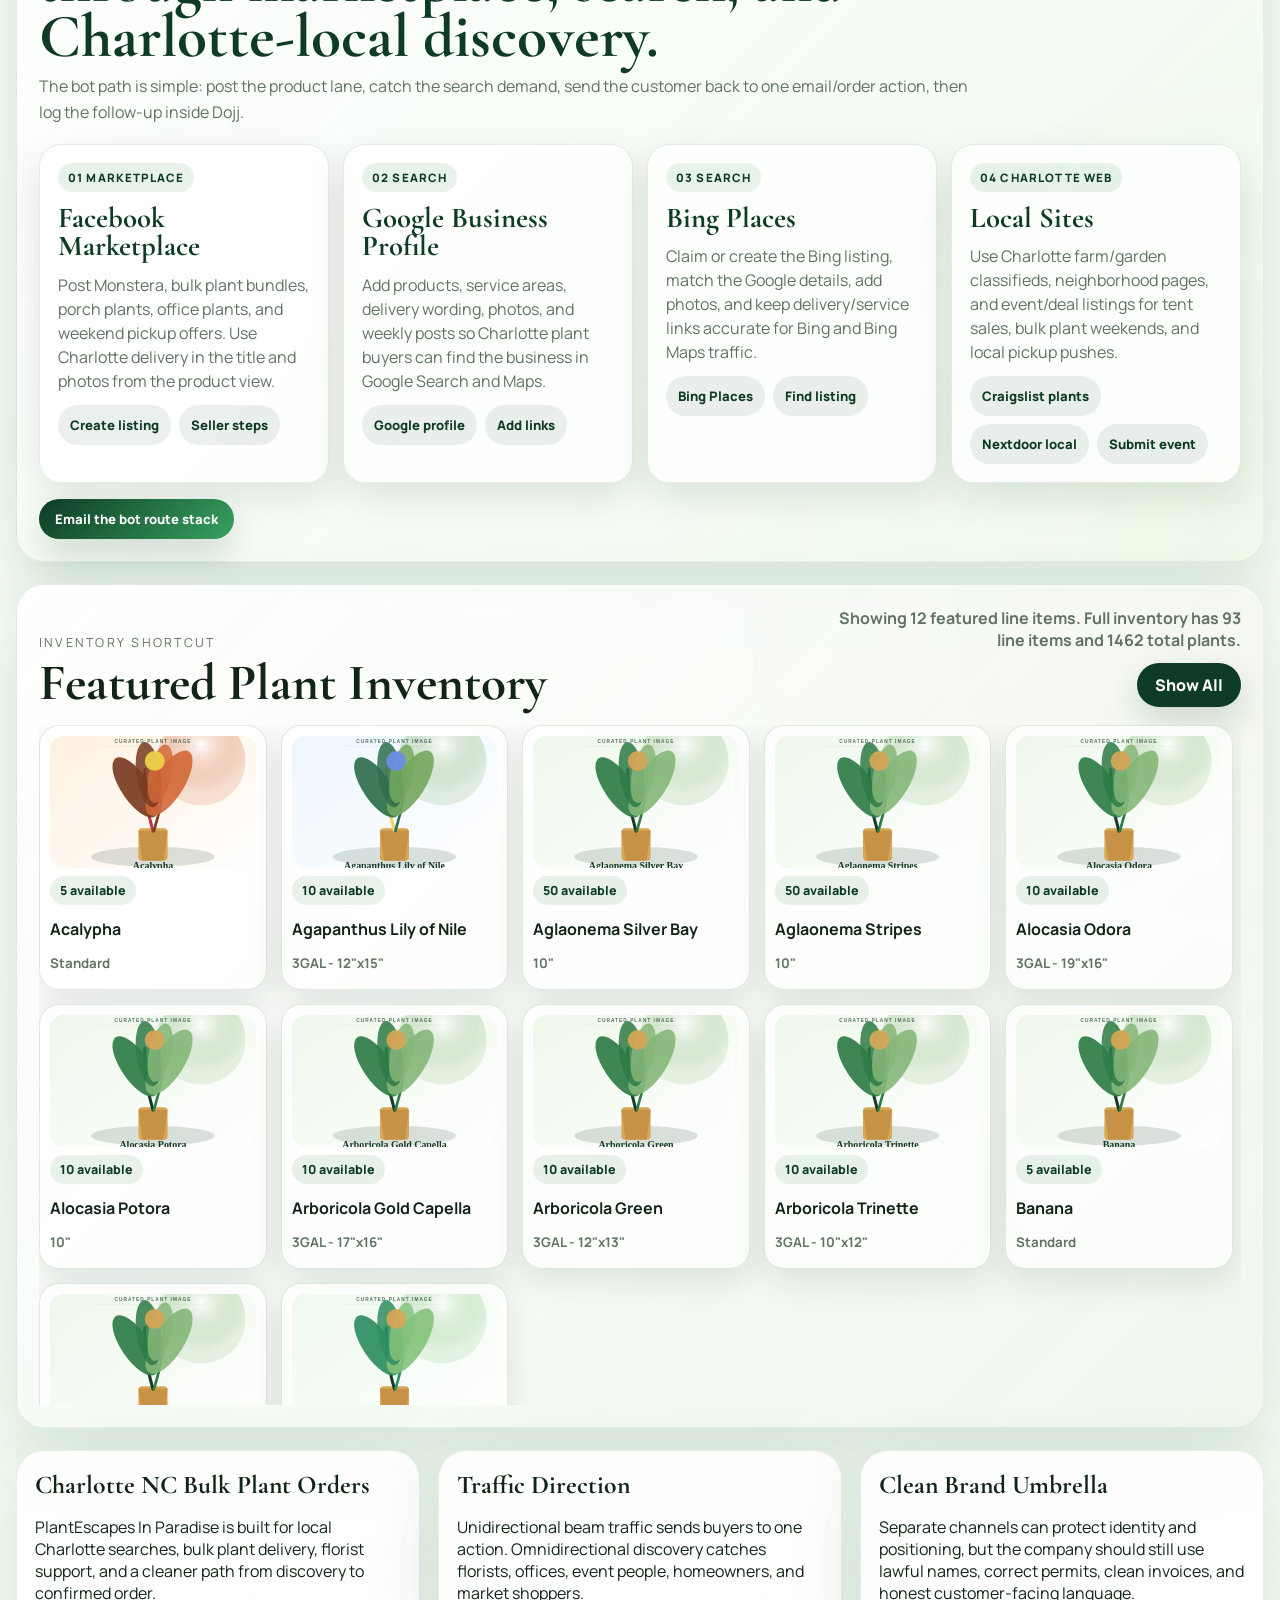
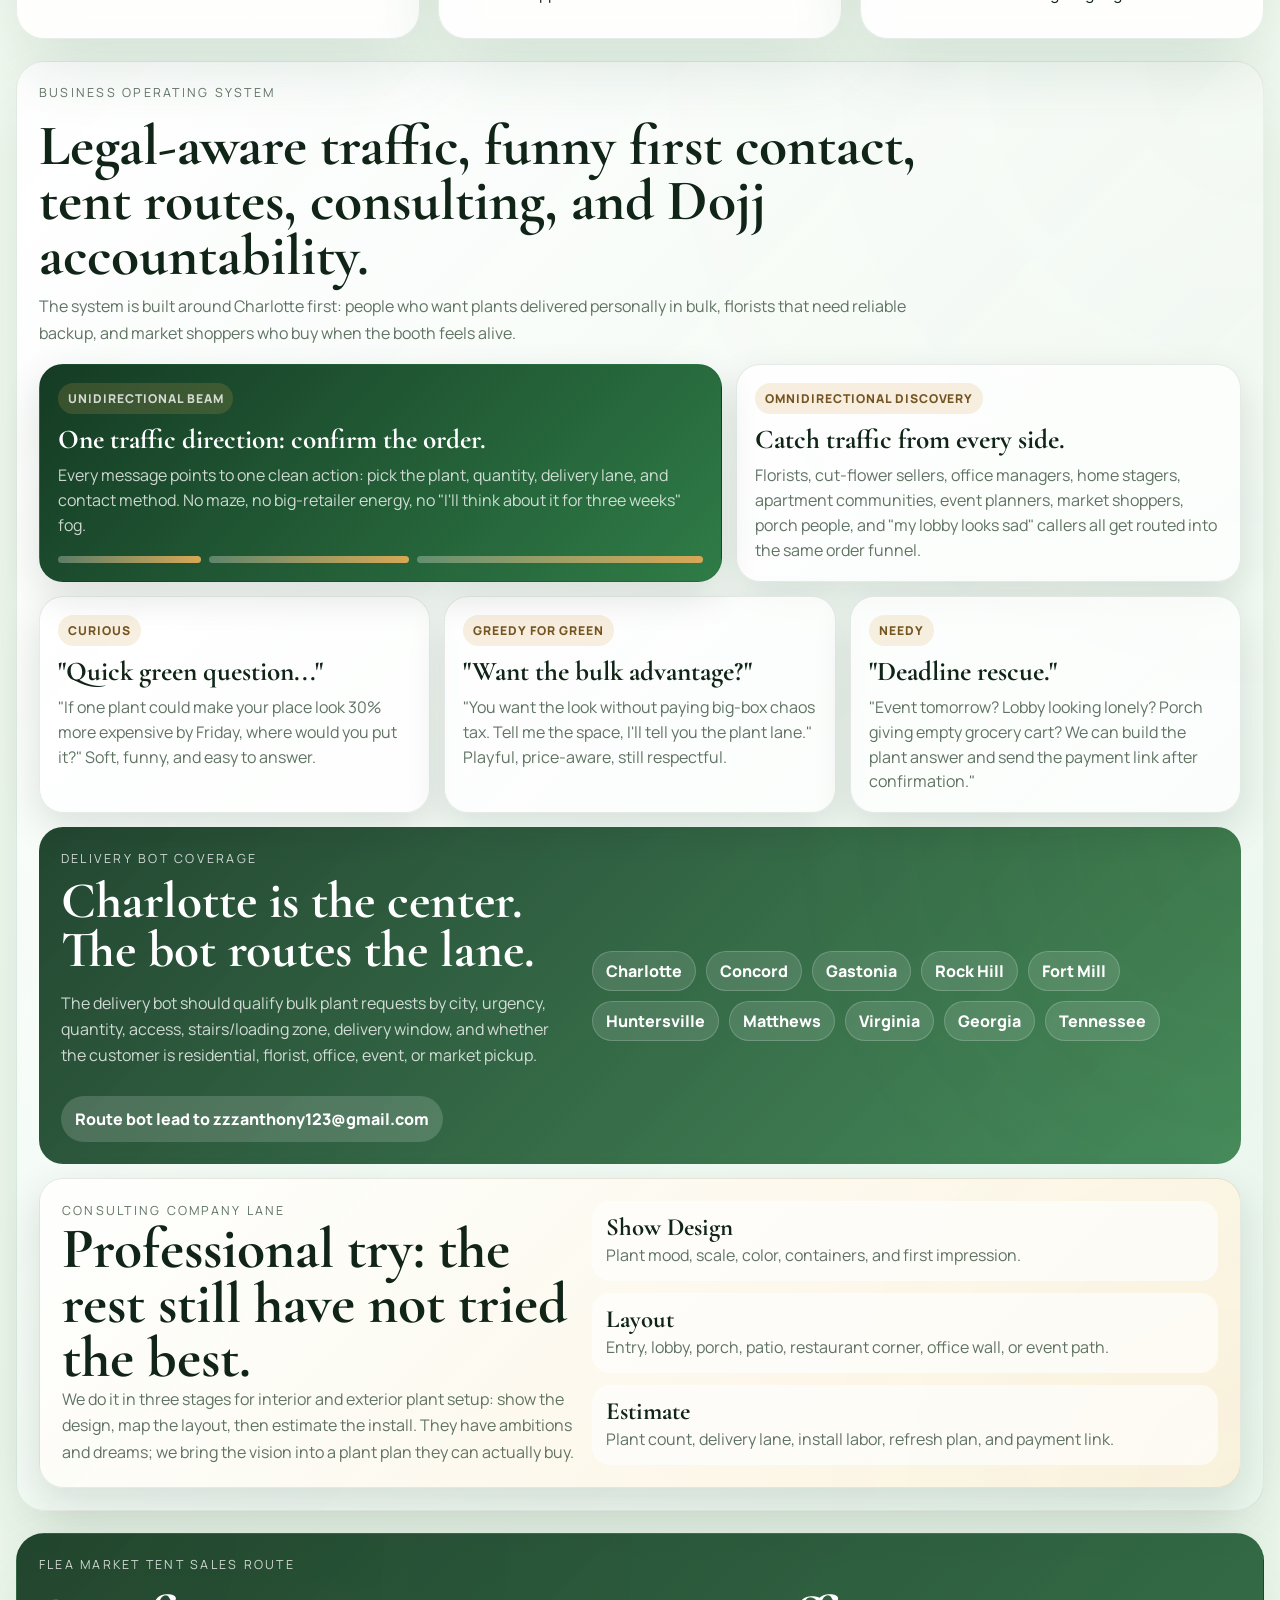
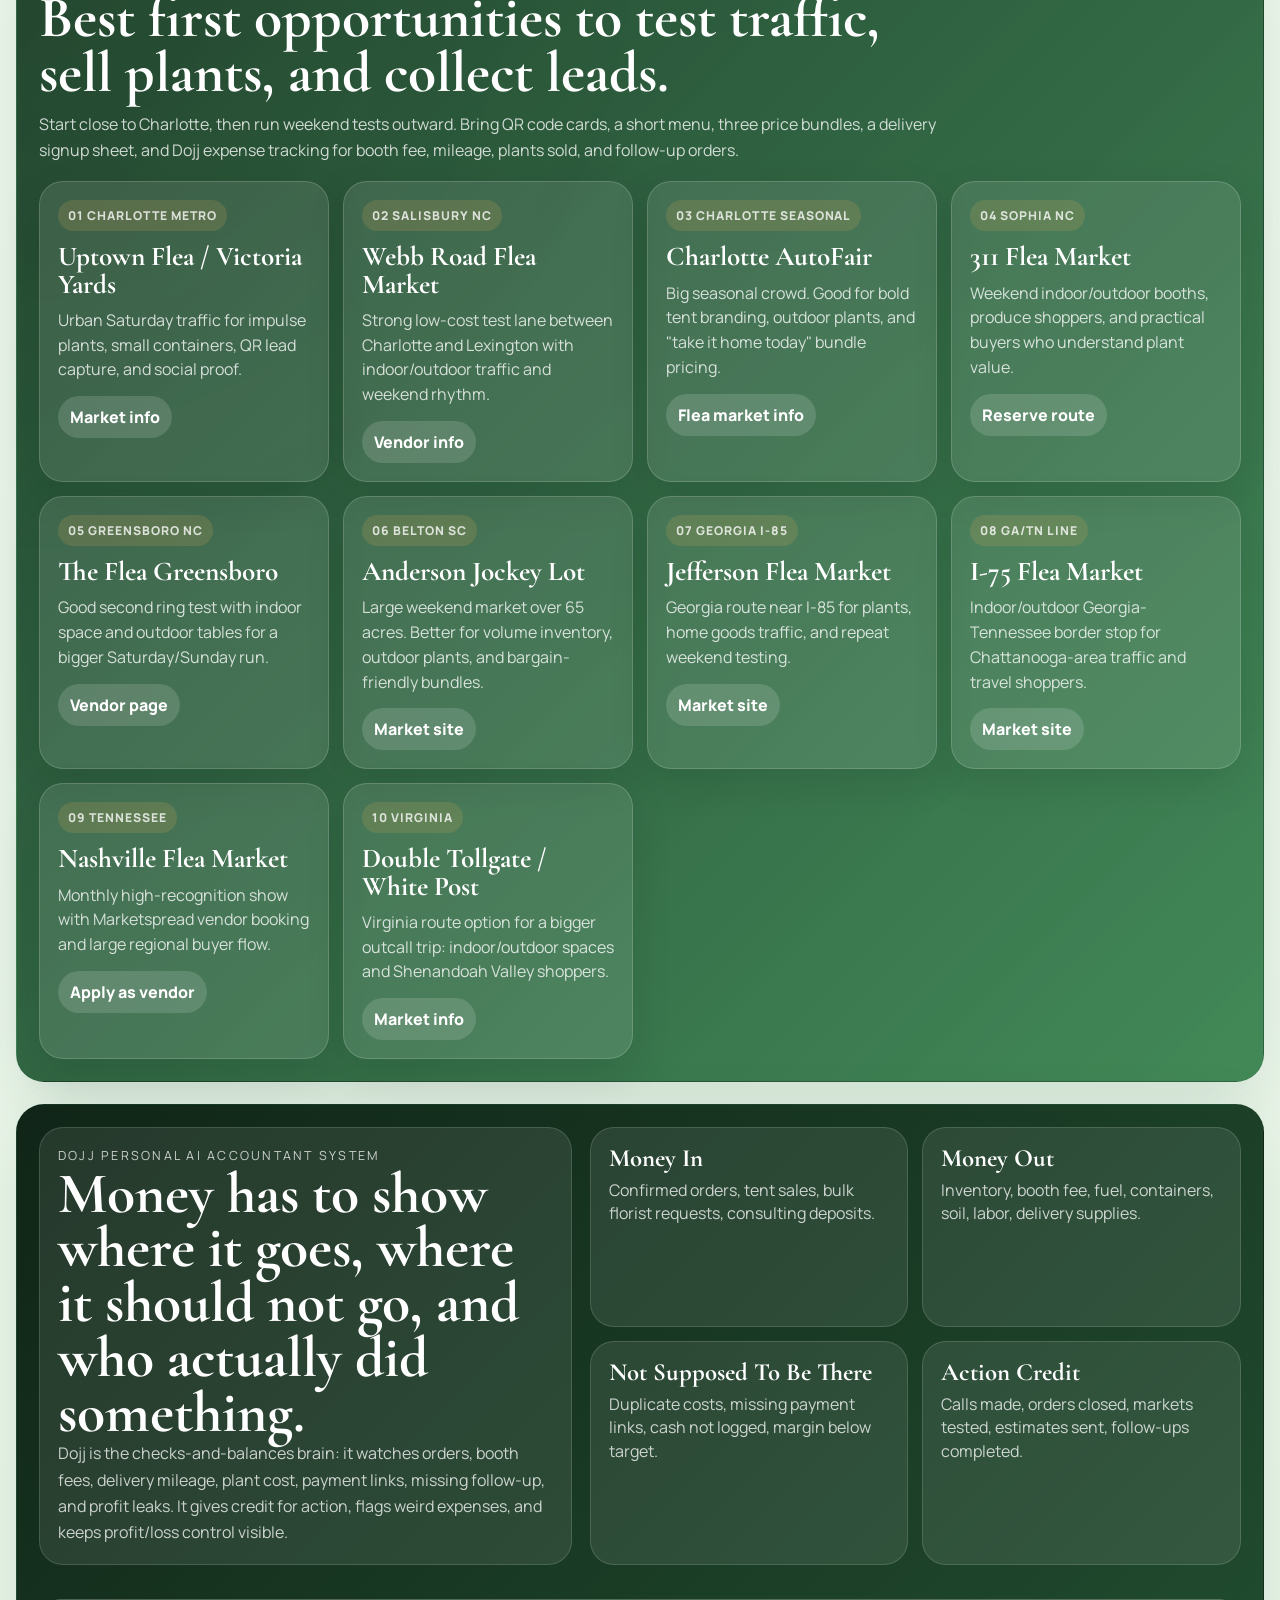
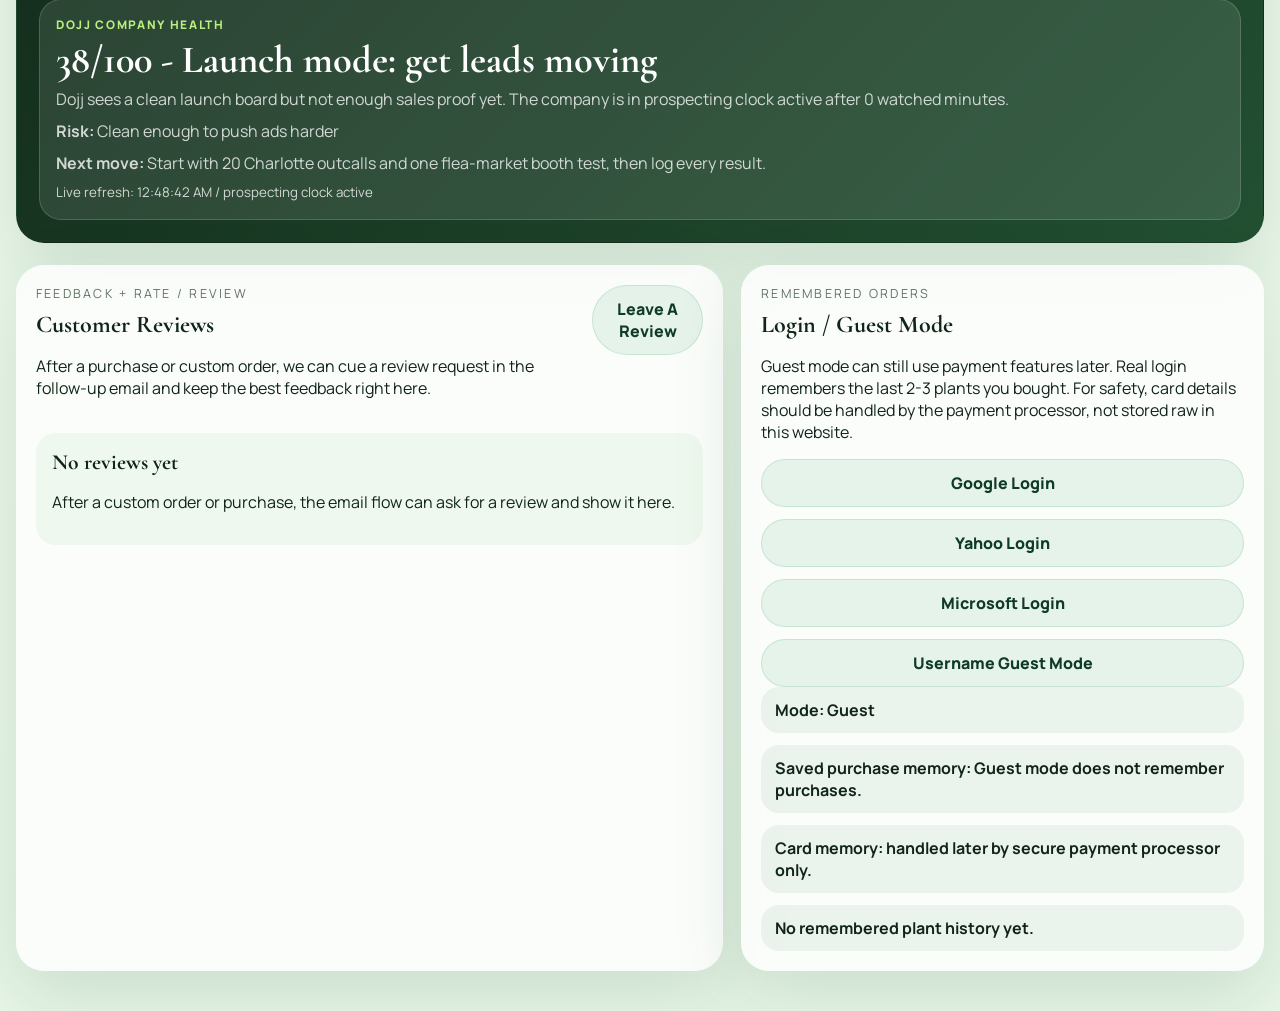
==== commit eae1143b: "Upgrade plant storefront and ad routing" ====
--- a/index.html
+++ b/index.html
@@ -3,25 +3,26 @@
 <head>
   <meta charset="UTF-8">
   <meta name="viewport" content="width=device-width, initial-scale=1.0">
-  <title>PlantEscapes In Paradise | Charlotte NC Custom Plant Orders</title>
-  <meta name="description" content="PlantEscapes In Paradise creates custom plant orders in Charlotte, NC. Browse a live alphabetized tropical plant inventory with pictures and quantities, confirm your order in-page, and get your payment link when your order is ready.">
-  <meta name="keywords" content="Charlotte NC plants, custom plant orders Charlotte, indoor plants Charlotte, tropical plants Charlotte, wholesale plant inventory, PlantEscapes In Paradise">
+  <title>PlantEscapes In Paradise | Charlotte Plant Delivery & Bulk Orders</title>
+  <meta name="description" content="PlantEscapes In Paradise creates custom plant orders, bulk plant delivery, flea market tent sales, florist outcalls, and interior/exterior plant consulting from Charlotte, NC across the Carolinas, Virginia, Georgia, and Tennessee.">
+  <meta name="keywords" content="Charlotte NC plants, custom plant orders Charlotte, bulk plant delivery Charlotte, florist plant supplier Charlotte, flea market plant vendor, interior exterior plant consulting, PlantEscapes In Paradise">
   <meta name="theme-color" content="#153b24">
   <link rel="preconnect" href="https://fonts.googleapis.com">
   <link rel="preconnect" href="https://fonts.gstatic.com" crossorigin>
   <link href="https://fonts.googleapis.com/css2?family=Cormorant+Garamond:wght@600;700&family=Manrope:wght@400;500;700;800&display=swap" rel="stylesheet">
-  <link rel="stylesheet" href="./styles.css">
+  <link rel="stylesheet" href="./styles.css?v=20260506-ad-routes">
 </head>
 <body>
   <div class="site-shell">
     <header class="topbar">
       <button class="contact-chip" id="contactButton">Contact - Berry 704-533-5163 · Developer Anthony 980-230-6202</button>
       <div class="brand-lockup">
-        <p class="eyebrow">Charlotte, NC Plant Styling</p>
+        <p class="eyebrow">Charlotte, NC Bulk Plant Delivery</p>
         <h1>PlantEscapes In Paradise</h1>
-        <p class="tagline">Alphabetized live plant inventory, local delivery energy, and one smooth order page.</p>
+        <p class="tagline">Curated plant delivery, bulk sourcing, florist support, weekend market sales, and interior/exterior plant consulting.</p>
       </div>
       <div class="topbar-actions">
+        <a class="delivery-bot-link" href="mailto:zzzanthony123@gmail.com?subject=PlantEscapes%20delivery%20sales%20lead&body=Lead%20source%3A%20website%20delivery%20bot%0APlant%20request%3A%20%0AQuantity%3A%20%0ACity%3A%20Charlotte%20or%20outbound%20%0AContact%20mood%3A%20Curious%20%2F%20Greedy%20for%20green%20%2F%20Need-it-now%0AChannel%20route%3A%20Facebook%20Marketplace%20%2B%20Google%20Business%20Profile%20%2B%20Bing%20Places%20%2B%20Charlotte%20local%20websites%0ANotes%3A%20">Delivery Bot -> Email Lead</a>
         <button class="settings-chip" id="settingsButton">Settings</button>
         <button class="location-chip" id="locationButton">Charlotte, NC</button>
       </div>
@@ -29,15 +30,19 @@
 
     <main class="main-grid">
       <aside class="ad-column left">
-        <article class="ad-card">
+        <article class="ad-card opportunity-card">
+          <div class="ad-signal"><span>Home / Office</span><strong>Warm Lead</strong></div>
           <p class="eyebrow">Targeted Ad</p>
-          <h2>Patio Calm</h2>
-          <p>Need a statement plant for a Charlotte patio, porch, or apartment glow-up? Start with a ready-to-order tropical feature.</p>
-        </article>
-        <article class="ad-card warm">
+          <h2>Curious?</h2>
+          <p>One call, one plant spark: "What would make this corner look like somebody important lives here?"</p>
+          <div class="ad-route-line"><i></i><i></i><i></i></div>
+        </article>
+        <article class="ad-card opportunity-card warm">
+          <div class="ad-signal"><span>Bulk Buyer</span><strong>Value Lane</strong></div>
           <p class="eyebrow">Local Hit</p>
-          <h2>Queen City Green</h2>
-          <p>Fast local discovery, local custom orders, and a plant page that stays focused on one choice at a time.</p>
+          <h2>Deal Hunter?</h2>
+          <p>Bulk delivery without big-box confusion. Beautiful plants, personal service, and numbers that make sense.</p>
+          <div class="ad-route-line"><i></i><i></i><i></i></div>
         </article>
       </aside>
 
@@ -54,11 +59,59 @@
 
           <div class="hero-image-wrap">
             <img id="plantImage" class="plant-image" alt="Featured plant">
+            <div class="cockpit-glass" aria-hidden="true">
+              <span class="orbit orbit-one"></span>
+              <span class="orbit orbit-two"></span>
+              <span class="orbit orbit-three"></span>
+            </div>
+            <div class="cockpit-readout">
+              <span>Stock product view</span>
+              <strong id="cockpitProductName">Monstera</strong>
+              <small id="cockpitPhotoSource">Verified stock photo source loading</small>
+            </div>
           </div>
 
           <button class="carousel-arrow right" id="nextPlant" aria-label="Next plant">
             <span>&rarr;</span>
           </button>
+        </div>
+
+        <div class="spaceship-control-deck" aria-label="Interactive plant product controls">
+          <div class="throttle-control">
+            <span>Delivery Throttle</span>
+            <input id="cockpitThrottle" type="range" min="25" max="100" value="68" aria-label="Delivery throttle">
+            <strong id="cockpitThrottleValue">68%</strong>
+          </div>
+          <div class="cockpit-mode-tabs" id="cockpitModeTabs" role="tablist" aria-label="Plant product modes">
+            <button type="button" class="active" data-cockpit-mode="facts">Facts</button>
+            <button type="button" data-cockpit-mode="care">Care</button>
+            <button type="button" data-cockpit-mode="route">Route</button>
+            <button type="button" data-cockpit-mode="margin">Margin</button>
+            <button type="button" data-cockpit-mode="sales">Sales</button>
+          </div>
+          <div class="cockpit-screen">
+            <span id="cockpitModeLabel">Facts Mode</span>
+            <strong id="cockpitModeHeadline">Loading command screen</strong>
+            <p id="cockpitModeBody">The selected product will show stock facts, care data, route math, and sales direction here.</p>
+            <div class="cockpit-progress" aria-hidden="true"><i id="cockpitProgress"></i></div>
+          </div>
+        </div>
+
+        <div class="top-command-panel" aria-label="Product brief view">
+          <div class="command-panel-main">
+            <p class="eyebrow">Product Brief</p>
+            <h2>Live product facts for sales and delivery.</h2>
+            <p id="topCommandSummary">Loading live stock facts, care facts, route facts, risk notes, and sales angle for the selected plant.</p>
+          </div>
+          <div class="command-panel-metrics">
+            <article><span>Product</span><strong id="topCommandProduct">Loading</strong></article>
+            <article><span>Stock View</span><strong id="topCommandStock">--</strong></article>
+            <article><span>Care Facts</span><strong id="topCommandCare">--</strong></article>
+            <article><span>Delivery Beam</span><strong id="topCommandRoute">--</strong></article>
+            <article><span>Market Fit</span><strong id="topCommandMarket">--</strong></article>
+            <article><span>Risk Watch</span><strong id="topCommandRisk">--</strong></article>
+          </div>
+          <button class="command-strip-button" id="topOpenCommandCenterButton" type="button">Open Details</button>
         </div>
 
         <div class="product-details">
@@ -67,14 +120,21 @@
             <h2 id="plantName">Bird of Paradise</h2>
             <p class="price" id="plantPrice">Loading inventory</p>
             <p class="definition" id="plantDefinition">A bold tropical plant that makes an instant statement in a Charlotte living room, office, or patio transition zone.</p>
+            <div class="command-snapshot" id="commandSnapshot" aria-label="Plant product quick facts">
+              <div><span>Stock</span><strong id="commandStock">Stock loading</strong></div>
+              <div><span>Care</span><strong id="commandCare">Care loading</strong></div>
+              <div><span>Route</span><strong id="commandRoute">Route loading</strong></div>
+            </div>
             <div class="feature-points" id="featurePoints"></div>
             <div class="free-photo-links" id="freePhotoLinks" aria-label="Free plant photo source stack"></div>
             <div class="product-actions">
+              <button class="secondary-button command" id="openCommandCenterButton">Open Product Details</button>
               <button class="secondary-button" id="showCustomOrderButton">Open Charlotte Custom Order</button>
+              <a class="secondary-button inventory-route" href="./inventory.html">Show All Inventory</a>
               <button class="secondary-button bulk" id="floridaBulkButton">Order Direct Through Florida Bulk</button>
             </div>
             <div class="delivery-note">
-              If someone emails directly asking for a plant, send them here for a Charlotte custom order. We are directly located in Charlotte and can deliver anywhere in Charlotte, NC. Florida bulk direct-ordering is coming soon.
+              Charlotte is the center beam: personal bulk plant delivery, florist support, cut-flower add-ons, and consulting outcalls from Charlotte toward Virginia, Georgia, and Tennessee. Payment links are sent only after the order is confirmed.
             </div>
           </div>
 
@@ -90,6 +150,24 @@
               <input id="orderQuantity" name="quantity" type="number" min="1" value="1" required>
             </label>
             <label>
+              Order Lane
+              <select id="orderLane" name="lane">
+                <option>Charlotte bulk delivery</option>
+                <option>Florist / cut-flower support</option>
+                <option>Flea market pickup</option>
+                <option>Consulting design-layout-estimate</option>
+                <option>Virginia / Georgia / Tennessee outcall</option>
+              </select>
+            </label>
+            <label>
+              Contact Mood
+              <select id="orderPersona" name="persona">
+                <option>Curious</option>
+                <option>Greedy for green</option>
+                <option>Need-it-now</option>
+              </select>
+            </label>
+            <label>
               Email or Text Number
               <input id="orderContact" name="contact" type="text" placeholder="you@example.com or 704-000-0000" required>
             </label>
@@ -104,41 +182,207 @@
       </section>
 
       <aside class="ad-column right">
-        <article class="ad-card cool">
+        <article class="ad-card opportunity-card cool">
+          <div class="ad-signal"><span>Urgent Setup</span><strong>Fast Quote</strong></div>
           <p class="eyebrow">Targeted Ad</p>
-          <h2>Office Plant Boost</h2>
-          <p>Bring polished plant styling into offices, waiting rooms, and local Charlotte business spaces.</p>
-        </article>
-        <article class="ad-card">
+          <h2>Need-It-Now?</h2>
+          <p>Blank lobby, event deadline, new office, tired storefront: we bring the plant confidence and the setup plan.</p>
+          <div class="ad-route-line"><i></i><i></i><i></i></div>
+        </article>
+        <article class="ad-card opportunity-card">
+          <div class="ad-signal"><span>Consulting</span><strong>Design Lane</strong></div>
           <p class="eyebrow">Quick Option</p>
-          <h2>Gift A Plant</h2>
-          <p>Use the in-page custom order flow for gifts, home staging, and “I need something beautiful today” orders.</p>
+          <h2>Visionary Setup</h2>
+          <p>Professional try: the rest still have not tried the best. Show design, layout, estimate, then install knowledge.</p>
+          <div class="ad-route-line"><i></i><i></i><i></i></div>
         </article>
       </aside>
     </main>
 
+    <section class="bot-route-section" aria-labelledby="bot-route-title">
+      <div class="bot-route-head">
+        <p class="eyebrow">Bot traffic router</p>
+        <h2 id="bot-route-title">Every delivery lead gets routed through marketplace, search, and Charlotte-local discovery.</h2>
+        <p>The bot path is simple: post the product lane, catch the search demand, send the customer back to one email/order action, then log the follow-up inside Dojj.</p>
+      </div>
+      <div class="bot-channel-grid">
+        <article>
+          <span>01 Marketplace</span>
+          <h3>Facebook Marketplace</h3>
+          <p>Post Monstera, bulk plant bundles, porch plants, office plants, and weekend pickup offers. Use Charlotte delivery in the title and photos from the product view.</p>
+          <div class="channel-actions">
+            <a href="https://www.facebook.com/marketplace/create/item" target="_blank" rel="noopener">Create listing</a>
+            <a href="https://www.facebook.com/help/561376580709359/" target="_blank" rel="noopener">Seller steps</a>
+          </div>
+        </article>
+        <article>
+          <span>02 Search</span>
+          <h3>Google Business Profile</h3>
+          <p>Add products, service areas, delivery wording, photos, and weekly posts so Charlotte plant buyers can find the business in Google Search and Maps.</p>
+          <div class="channel-actions">
+            <a href="https://business.google.com/us/business-profile/" target="_blank" rel="noopener">Google profile</a>
+            <a href="https://support.google.com/business/answer/6218037" target="_blank" rel="noopener">Add links</a>
+          </div>
+        </article>
+        <article>
+          <span>03 Search</span>
+          <h3>Bing Places</h3>
+          <p>Claim or create the Bing listing, match the Google details, add photos, and keep delivery/service links accurate for Bing and Bing Maps traffic.</p>
+          <div class="channel-actions">
+            <a href="https://www.bingplaces.com/Home" target="_blank" rel="noopener">Bing Places</a>
+            <a href="https://www.bingplaces.com/Dashboard/PerformSearch" target="_blank" rel="noopener">Find listing</a>
+          </div>
+        </article>
+        <article>
+          <span>04 Charlotte web</span>
+          <h3>Local Sites</h3>
+          <p>Use Charlotte farm/garden classifieds, neighborhood pages, and event/deal listings for tent sales, bulk plant weekends, and local pickup pushes.</p>
+          <div class="channel-actions">
+            <a href="https://charlotte.craigslist.org/search/gra?query=plants" target="_blank" rel="noopener">Craigslist plants</a>
+            <a href="https://business.nextdoor.com/en-us/local-1" target="_blank" rel="noopener">Nextdoor local</a>
+            <a href="https://www.charlotteonthecheap.com/contact/" target="_blank" rel="noopener">Submit event</a>
+          </div>
+        </article>
+      </div>
+      <a class="bot-route-mail" href="mailto:zzzanthony123@gmail.com?subject=PlantEscapes%20bot%20route%20stack&body=Bot%20route%20stack%20for%20delivery%20sales%0A%0AFacebook%20Marketplace%3A%20post%20current%20plant%20product%20and%20bulk%20bundle%0AGoogle%3A%20Business%20Profile%20products%2C%20posts%2C%20photos%2C%20service%20links%0ABing%3A%20Bing%20Places%20listing%2C%20photos%2C%20service%20links%0ACharlotte%20local%3A%20Craigslist%20farm%2Fgarden%2C%20Nextdoor%2C%20Charlotte%20On%20The%20Cheap%20event%20submission%0A%0ANext%20lead%20to%20route%3A%20%0APlant%3A%20%0AQuantity%3A%20%0ACity%3A%20%0AFollow-up%20owner%3A%20">Email the bot route stack</a>
+    </section>
+
     <section class="inventory-section" id="inventory">
       <div class="inventory-heading">
-        <p class="eyebrow">Available Inventory</p>
-        <h2>Alphabetized Plant List</h2>
-        <p id="inventorySummary">Loading plant inventory...</p>
+        <div>
+          <p class="eyebrow">Inventory shortcut</p>
+          <h2>Featured Plant Inventory</h2>
+        </div>
+        <div class="inventory-head-actions">
+          <p id="inventorySummary">Loading plant inventory...</p>
+          <a class="show-all-button" href="./inventory.html">Show All</a>
+        </div>
       </div>
       <div class="inventory-grid" id="inventoryGrid" aria-label="Alphabetized available plant inventory"></div>
     </section>
 
     <section class="seo-strip">
       <article>
-        <h3>Charlotte NC Custom Plant Orders</h3>
-        <p>PlantEscapes In Paradise is built for local Charlotte searches, local custom orders, and a cleaner path from product discovery to confirmed order.</p>
+        <h3>Charlotte NC Bulk Plant Orders</h3>
+        <p>PlantEscapes In Paradise is built for local Charlotte searches, bulk plant delivery, florist support, and a cleaner path from discovery to confirmed order.</p>
       </article>
       <article>
-        <h3>Why This Page Works</h3>
-        <p>One product stays front and center, the arrows keep browsing simple, and the order card is always right under the main plant view.</p>
+        <h3>Traffic Direction</h3>
+        <p>Unidirectional beam traffic sends buyers to one action. Omnidirectional discovery catches florists, offices, event people, homeowners, and market shoppers.</p>
       </article>
       <article>
-        <h3>Built For Local Discovery</h3>
-        <p>Charlotte-focused copy, local contact details, and targeted ad zones help the site rank for neighborhood and city-level plant searches.</p>
-      </article>
+        <h3>Clean Brand Umbrella</h3>
+        <p>Separate channels can protect identity and positioning, but the company should still use lawful names, correct permits, clean invoices, and honest customer-facing language.</p>
+      </article>
+    </section>
+
+    <section class="business-os-section" aria-labelledby="business-os-title">
+      <div class="business-os-head">
+        <p class="eyebrow">Business operating system</p>
+        <h2 id="business-os-title">Legal-aware traffic, funny first contact, tent routes, consulting, and Dojj accountability.</h2>
+        <p>The system is built around Charlotte first: people who want plants delivered personally in bulk, florists that need reliable backup, and market shoppers who buy when the booth feels alive.</p>
+      </div>
+
+      <div class="beam-layout">
+        <article class="beam-card main-beam">
+          <span>Unidirectional beam</span>
+          <h3>One traffic direction: confirm the order.</h3>
+          <p>Every message points to one clean action: pick the plant, quantity, delivery lane, and contact method. No maze, no big-retailer energy, no "I'll think about it for three weeks" fog.</p>
+          <div class="beam-line" aria-hidden="true"><i></i><i></i><i></i></div>
+        </article>
+        <article class="beam-card">
+          <span>Omnidirectional discovery</span>
+          <h3>Catch traffic from every side.</h3>
+          <p>Florists, cut-flower sellers, office managers, home stagers, apartment communities, event planners, market shoppers, porch people, and "my lobby looks sad" callers all get routed into the same order funnel.</p>
+        </article>
+      </div>
+
+      <div class="persona-grid">
+        <article>
+          <span>Curious</span>
+          <h3>"Quick green question..."</h3>
+          <p>"If one plant could make your place look 30% more expensive by Friday, where would you put it?" Soft, funny, and easy to answer.</p>
+        </article>
+        <article>
+          <span>Greedy for green</span>
+          <h3>"Want the bulk advantage?"</h3>
+          <p>"You want the look without paying big-box chaos tax. Tell me the space, I'll tell you the plant lane." Playful, price-aware, still respectful.</p>
+        </article>
+        <article>
+          <span>Needy</span>
+          <h3>"Deadline rescue."</h3>
+          <p>"Event tomorrow? Lobby looking lonely? Porch giving empty grocery cart? We can build the plant answer and send the payment link after confirmation."</p>
+        </article>
+      </div>
+
+      <div class="delivery-bot-card">
+        <div>
+          <p class="eyebrow">Delivery bot coverage</p>
+          <h2>Charlotte is the center. The bot routes the lane.</h2>
+          <p>The delivery bot should qualify bulk plant requests by city, urgency, quantity, access, stairs/loading zone, delivery window, and whether the customer is residential, florist, office, event, or market pickup.</p>
+          <a class="bot-mail-link" href="mailto:zzzanthony123@gmail.com?subject=PlantEscapes%20bot%20qualified%20delivery%20lead&body=Qualified%20delivery%20lead%0A%0ACity%3A%20%0APlant%20request%3A%20%0AQuantity%3A%20%0AAccess%20%2F%20stairs%20%2F%20loading%3A%20%0ADelivery%20window%3A%20%0ACustomer%20type%3A%20Residential%20%2F%20Florist%20%2F%20Office%20%2F%20Event%20%2F%20Market%20pickup%0AChannel%20route%3A%20Facebook%20Marketplace%20%2B%20Google%20Business%20Profile%20%2B%20Bing%20Places%20%2B%20Charlotte%20local%20websites%0ADojj%20note%3A%20confirm%20cost%2C%20delivery%20fee%2C%20payment%20link%2C%20and%20follow-up.">Route bot lead to zzzanthony123@gmail.com</a>
+        </div>
+        <div class="coverage-map">
+          <span>Charlotte</span>
+          <span>Concord</span>
+          <span>Gastonia</span>
+          <span>Rock Hill</span>
+          <span>Fort Mill</span>
+          <span>Huntersville</span>
+          <span>Matthews</span>
+          <span>Virginia</span>
+          <span>Georgia</span>
+          <span>Tennessee</span>
+        </div>
+      </div>
+
+      <div class="consulting-card">
+        <div>
+          <p class="eyebrow">Consulting company lane</p>
+          <h2>Professional try: the rest still have not tried the best.</h2>
+          <p>We do it in three stages for interior and exterior plant setup: show the design, map the layout, then estimate the install. They have ambitions and dreams; we bring the vision into a plant plan they can actually buy.</p>
+        </div>
+        <ol>
+          <li><strong>Show Design</strong><span>Plant mood, scale, color, containers, and first impression.</span></li>
+          <li><strong>Layout</strong><span>Entry, lobby, porch, patio, restaurant corner, office wall, or event path.</span></li>
+          <li><strong>Estimate</strong><span>Plant count, delivery lane, install labor, refresh plan, and payment link.</span></li>
+        </ol>
+      </div>
+    </section>
+
+    <section class="route-section" aria-labelledby="route-title">
+      <div class="business-os-head">
+        <p class="eyebrow">Flea market tent sales route</p>
+        <h2 id="route-title">Best first opportunities to test traffic, sell plants, and collect leads.</h2>
+        <p>Start close to Charlotte, then run weekend tests outward. Bring QR code cards, a short menu, three price bundles, a delivery signup sheet, and Dojj expense tracking for booth fee, mileage, plants sold, and follow-up orders.</p>
+      </div>
+      <div class="route-grid">
+        <article><span>01 Charlotte metro</span><h3>Uptown Flea / Victoria Yards</h3><p>Urban Saturday traffic for impulse plants, small containers, QR lead capture, and social proof.</p><a href="https://uptowncharlotte.com/do/uptown-flea" target="_blank" rel="noopener">Market info</a></article>
+        <article><span>02 Salisbury NC</span><h3>Webb Road Flea Market</h3><p>Strong low-cost test lane between Charlotte and Lexington with indoor/outdoor traffic and weekend rhythm.</p><a href="https://www.webbroadfleamarketnc.net/ABOUT.html" target="_blank" rel="noopener">Vendor info</a></article>
+        <article><span>03 Charlotte seasonal</span><h3>Charlotte AutoFair</h3><p>Big seasonal crowd. Good for bold tent branding, outdoor plants, and "take it home today" bundle pricing.</p><a href="https://www.charlotte-autofair.com/flea-market-information/" target="_blank" rel="noopener">Flea market info</a></article>
+        <article><span>04 Sophia NC</span><h3>311 Flea Market</h3><p>Weekend indoor/outdoor booths, produce shoppers, and practical buyers who understand plant value.</p><a href="https://311flea.com/" target="_blank" rel="noopener">Reserve route</a></article>
+        <article><span>05 Greensboro NC</span><h3>The Flea Greensboro</h3><p>Good second ring test with indoor space and outdoor tables for a bigger Saturday/Sunday run.</p><a href="https://www.thefleagreensboro.com/" target="_blank" rel="noopener">Vendor page</a></article>
+        <article><span>06 Belton SC</span><h3>Anderson Jockey Lot</h3><p>Large weekend market over 65 acres. Better for volume inventory, outdoor plants, and bargain-friendly bundles.</p><a href="https://www.jockeylot.com/" target="_blank" rel="noopener">Market site</a></article>
+        <article><span>07 Georgia I-85</span><h3>Jefferson Flea Market</h3><p>Georgia route near I-85 for plants, home goods traffic, and repeat weekend testing.</p><a href="https://jeffersonjunction.com/" target="_blank" rel="noopener">Market site</a></article>
+        <article><span>08 GA/TN line</span><h3>I-75 Flea Market</h3><p>Indoor/outdoor Georgia-Tennessee border stop for Chattanooga-area traffic and travel shoppers.</p><a href="https://www.i75fleamarket.com/" target="_blank" rel="noopener">Market site</a></article>
+        <article><span>09 Tennessee</span><h3>Nashville Flea Market</h3><p>Monthly high-recognition show with Marketspread vendor booking and large regional buyer flow.</p><a href="https://www.nashville.gov/departments/fairgrounds/services/apply-vendor-flea-market" target="_blank" rel="noopener">Apply as vendor</a></article>
+        <article><span>10 Virginia</span><h3>Double Tollgate / White Post</h3><p>Virginia route option for a bigger outcall trip: indoor/outdoor spaces and Shenandoah Valley shoppers.</p><a href="https://doubletollgate.com/about/" target="_blank" rel="noopener">Market info</a></article>
+      </div>
+    </section>
+
+    <section class="dojj-section" aria-labelledby="dojj-title">
+      <article class="dojj-card">
+        <p class="eyebrow">Dojj Personal AI Accountant System</p>
+        <h2 id="dojj-title">Money has to show where it goes, where it should not go, and who actually did something.</h2>
+        <p>Dojj is the checks-and-balances brain: it watches orders, booth fees, delivery mileage, plant cost, payment links, missing follow-up, and profit leaks. It gives credit for action, flags weird expenses, and keeps profit/loss control visible.</p>
+      </article>
+      <div class="dojj-grid">
+        <article><strong>Money In</strong><span>Confirmed orders, tent sales, bulk florist requests, consulting deposits.</span></article>
+        <article><strong>Money Out</strong><span>Inventory, booth fee, fuel, containers, soil, labor, delivery supplies.</span></article>
+        <article><strong>Not Supposed To Be There</strong><span>Duplicate costs, missing payment links, cash not logged, margin below target.</span></article>
+        <article><strong>Action Credit</strong><span>Calls made, orders closed, markets tested, estimates sent, follow-ups completed.</span></article>
+      </div>
+      <div id="dojjPublicHealth" class="public-health-card"></div>
     </section>
 
     <section class="reviews-section">
@@ -179,16 +423,44 @@
     </div>
   </div>
 
+  <div class="modal command-modal" id="factsCommandModal" hidden>
+    <div class="modal-card command-modal-card">
+      <button class="modal-close" data-close-command>&times;</button>
+      <div class="command-center-head">
+        <p class="eyebrow">Product Detail Center</p>
+        <h2 id="commandCenterPlant">Current plant</h2>
+        <p id="commandCenterSummary">Open a plant to see detailed facts, stock math, care logic, delivery route, sales angle, and Dojj margin notes.</p>
+      </div>
+      <div class="command-center-grid">
+        <article><span>Inventory</span><strong id="commandInventory">--</strong><p id="commandInventoryNote">--</p></article>
+        <article><span>Plant profile</span><strong id="commandIdentity">--</strong><p id="commandProfileNote">--</p></article>
+        <article><span>Light</span><strong id="commandLight">--</strong><p id="commandLightNote">--</p></article>
+        <article><span>Water</span><strong id="commandWater">--</strong><p id="commandWaterNote">--</p></article>
+        <article><span>Market fit</span><strong id="commandMarketFit">--</strong><p id="commandMarketNote">--</p></article>
+        <article><span>Risk watch</span><strong id="commandRisk">--</strong><p id="commandRiskNote">--</p></article>
+        <article><span>Delivery lane</span><strong id="commandBulk">--</strong><p id="commandDeliveryNote">--</p></article>
+        <article><span>Dojj margin</span><strong id="commandDojj">--</strong><p id="commandDojjNote">--</p></article>
+      </div>
+      <div class="command-center-script">
+        <span>Sales command line</span>
+        <p id="commandSalesLine">Pick a plant and the product detail center will build the sales angle.</p>
+        <a id="commandEmailLead" href="mailto:zzzanthony123@gmail.com">Email these facts</a>
+      </div>
+    </div>
+  </div>
+
   <div class="modal" id="settingsModal" hidden>
     <div class="modal-card">
       <button class="modal-close" data-close-settings>&times;</button>
       <h2>Page Settings</h2>
-      <p>This page is built for Charlotte custom orders first, with Florida bulk direct ordering marked as coming soon.</p>
+      <p>This page is built for Charlotte-centered bulk orders, florist outcalls, tent sales, consulting estimates, and clean Dojj money control.</p>
       <div class="settings-grid">
         <div class="summary-pill">Charlotte delivery coverage: active</div>
-        <div class="summary-pill">Florida bulk route: coming soon</div>
-        <div class="summary-pill">Custom order form: in-page</div>
-        <div class="summary-pill">Guest checkout memory: disabled</div>
+        <div class="summary-pill">Outcall beam: Charlotte to VA / GA / TN</div>
+        <div class="summary-pill">Florist and cut-flower support: active lane</div>
+        <div class="summary-pill">Flea market tent sales route: mapped</div>
+        <div class="summary-pill">Dojj checks and balances: admin page</div>
+        <div class="summary-pill">Clean brand umbrella: legal names, permits, honest invoices</div>
       </div>
     </div>
   </div>
@@ -221,6 +493,6 @@
     </div>
   </div>
 
-  <script src="./app.js"></script>
+  <script src="./app.js?v=20260506-ad-routes"></script>
 </body>
 </html>
--- a/styles.css
+++ b/styles.css
@@ -1,13 +1,16 @@
 :root {
-  --bg: #0f2618;
-  --card: #f6f2e8;
-  --card-2: #eef6ec;
-  --green: #2f7c47;
-  --green-deep: #153b24;
+  --bg: #f4fbf2;
+  --card: #ffffff;
+  --card-2: #eef8ee;
+  --mint: #dff6df;
+  --lime: #b9ef7d;
+  --green: #37a15f;
+  --green-deep: #0e3b25;
   --gold: #d7a756;
-  --text: #152018;
-  --muted: #4f6656;
-  --shadow: 0 22px 60px rgba(7, 25, 16, 0.22);
+  --text: #102517;
+  --muted: #607363;
+  --shadow: 0 24px 70px rgba(22, 78, 48, 0.14);
+  --soft-border: rgba(14, 59, 37, 0.09);
 }
 
 * { box-sizing: border-box; }
@@ -16,30 +19,43 @@
   font-family: "Manrope", sans-serif;
   color: var(--text);
   background:
-    radial-gradient(circle at top left, rgba(215, 167, 86, 0.12), transparent 28%),
-    linear-gradient(180deg, #f0f8ef 0%, #dbead8 100%);
-}
-
-button, input, textarea {
+    radial-gradient(circle at 12% 8%, rgba(185, 239, 125, 0.46), transparent 28%),
+    radial-gradient(circle at 86% 6%, rgba(55, 161, 95, 0.2), transparent 26%),
+    linear-gradient(180deg, #fbfff9 0%, var(--bg) 58%, #e8f6e7 100%);
+}
+
+button, input, textarea, select {
   font: inherit;
 }
 
 .site-shell, .admin-shell {
-  width: min(1380px, calc(100vw - 32px));
+  width: min(1280px, calc(100vw - 32px));
   margin: 0 auto;
   padding: 20px 0 40px;
 }
 
 .topbar, .admin-header {
   display: grid;
-  grid-template-columns: 1fr auto 1fr;
+  grid-template-columns: minmax(260px, 0.75fr) minmax(360px, 1.45fr) minmax(260px, 0.8fr);
   align-items: center;
   gap: 16px;
-  margin-bottom: 20px;
+  margin-bottom: 22px;
+  padding: 18px;
+  border: 1px solid rgba(14,59,37,0.12);
+  border-radius: 26px;
+  background:
+    linear-gradient(135deg, rgba(255,255,255,0.94), rgba(240,250,239,0.9)),
+    radial-gradient(circle at 14% 24%, rgba(185,239,125,0.22), transparent 32%),
+    radial-gradient(circle at 92% 16%, rgba(55,161,95,0.12), transparent 30%);
+  box-shadow: 0 22px 60px rgba(22,78,48,0.12);
+  backdrop-filter: blur(18px);
 }
 
 .brand-lockup {
   text-align: center;
+  display: grid;
+  gap: 8px;
+  justify-items: center;
 }
 
 .eyebrow {
@@ -57,13 +73,17 @@
 
 .brand-lockup h1,
 .admin-header h1 {
-  font-size: clamp(2.2rem, 4vw, 4.5rem);
+  font-size: clamp(2.4rem, 4.3vw, 4.8rem);
   line-height: 0.95;
+  color: var(--green-deep);
 }
 
 .tagline {
-  margin: 10px 0 0;
+  max-width: 760px;
+  margin: 0;
   color: var(--muted);
+  font-size: 1.02rem;
+  line-height: 1.45;
 }
 
 .contact-chip,
@@ -80,24 +100,69 @@
 
 .contact-chip,
 .location-chip,
+.settings-chip,
+.delivery-bot-link,
 .admin-link,
 .admin-home {
   border-radius: 999px;
   padding: 12px 18px;
-  background: rgba(255,255,255,0.75);
+  background: rgba(255,255,255,0.9);
   color: var(--green-deep);
   box-shadow: var(--shadow);
   text-decoration: none;
   font-weight: 700;
 }
 
+.contact-chip {
+  justify-self: start;
+  width: min(100%, 340px);
+  min-height: 58px;
+  border: 1px solid rgba(14,59,37,0.08);
+  border-radius: 20px;
+  background:
+    linear-gradient(135deg, rgba(255,255,255,0.95), rgba(238,248,238,0.9));
+  box-shadow: 0 16px 38px rgba(22,78,48,0.1);
+  text-align: left;
+  line-height: 1.25;
+}
+
+.delivery-bot-link {
+  background: linear-gradient(135deg, var(--green-deep), var(--green));
+  color: white;
+  white-space: nowrap;
+}
+
+.order-status a,
+.bot-mail-link {
+  color: var(--lime);
+  font-weight: 900;
+}
+
+.order-item a {
+  color: var(--green-deep);
+  font-weight: 900;
+}
+
+.bot-mail-link {
+  display: inline-flex;
+  width: fit-content;
+  margin-top: 12px;
+  padding: 12px 14px;
+  border-radius: 999px;
+  background: rgba(255,255,255,0.16);
+  color: white;
+  text-decoration: none;
+}
+
 .location-chip {
   justify-self: end;
 }
 
 .topbar-actions {
   display: flex;
+  flex-wrap: wrap;
   justify-content: flex-end;
+  align-items: center;
   gap: 12px;
 }
 
@@ -118,34 +183,194 @@
 .admin-card,
 .seo-strip article,
 .modal-card {
-  background: rgba(255,255,255,0.8);
-  border: 1px solid rgba(21,59,36,0.08);
+  background: rgba(255,255,255,0.86);
+  border: 1px solid var(--soft-border);
   border-radius: 28px;
   box-shadow: var(--shadow);
 }
 
 .ad-card {
+  position: relative;
+  overflow: hidden;
   padding: 20px;
-  min-height: 200px;
+  min-height: 250px;
 }
 
 .ad-card h2 {
-  font-size: 2rem;
+  font-size: 2.2rem;
+  line-height: 0.98;
   margin-bottom: 8px;
+  color: var(--green-deep);
+}
+
+.ad-card p:not(.eyebrow) {
+  color: var(--text);
+  line-height: 1.46;
+}
+
+.opportunity-card {
+  display: grid;
+  align-content: space-between;
+  gap: 14px;
+  border-radius: 24px;
+  background:
+    linear-gradient(180deg, rgba(255,255,255,0.93), rgba(248,253,246,0.88)),
+    radial-gradient(circle at top right, rgba(185,239,125,0.24), transparent 38%);
+  border-color: rgba(14,59,37,0.1);
+}
+
+.opportunity-card::before {
+  content: "";
+  position: absolute;
+  inset: 0 auto 0 0;
+  width: 5px;
+  background: linear-gradient(180deg, var(--green), var(--lime), var(--gold));
+}
+
+.opportunity-card::after {
+  content: "";
+  position: absolute;
+  right: -50px;
+  top: -50px;
+  width: 150px;
+  height: 150px;
+  border: 1px solid rgba(47,124,71,0.12);
+  border-radius: 50%;
+}
+
+.ad-signal {
+  display: flex;
+  justify-content: space-between;
+  gap: 10px;
+  align-items: center;
+  padding: 8px;
+  border: 1px solid rgba(14,59,37,0.08);
+  border-radius: 16px;
+  background: rgba(255,255,255,0.62);
+}
+
+.ad-signal span {
+  color: var(--muted);
+  font-size: 0.72rem;
+  font-weight: 950;
+  letter-spacing: 0.1em;
+  text-transform: uppercase;
+}
+
+.ad-signal strong {
+  color: var(--green-deep);
+  font-size: 0.82rem;
+  white-space: nowrap;
+}
+
+.ad-route-line {
+  display: grid;
+  grid-template-columns: 0.7fr 1fr 1.4fr;
+  gap: 7px;
+}
+
+.ad-route-line i {
+  height: 6px;
+  border-radius: 999px;
+  background: linear-gradient(90deg, rgba(47,124,71,0.18), var(--green));
 }
 
 .ad-card.warm {
-  background: linear-gradient(180deg, rgba(255,243,220,0.95), rgba(255,255,255,0.9));
+  background: linear-gradient(180deg, rgba(238,248,222,0.95), rgba(255,255,255,0.92));
 }
 
 .ad-card.cool {
-  background: linear-gradient(180deg, rgba(227,244,236,0.95), rgba(255,255,255,0.9));
+  background: linear-gradient(180deg, rgba(222,246,231,0.95), rgba(255,255,255,0.92));
 }
 
 .hero-card {
   padding: 18px;
   display: grid;
   gap: 18px;
+  background:
+    linear-gradient(180deg, rgba(8,31,19,0.96), rgba(22,80,47,0.92)),
+    radial-gradient(circle at 16% 4%, rgba(185,239,125,0.22), transparent 34%),
+    radial-gradient(circle at top right, rgba(255,255,255,0.14), transparent 38%);
+  color: white;
+  overflow: hidden;
+}
+
+.top-command-panel {
+  display: grid;
+  grid-template-columns: minmax(0, 0.85fr) minmax(0, 1.15fr) auto;
+  gap: 12px;
+  align-items: stretch;
+  padding: 14px;
+  border: 1px solid rgba(255,255,255,0.12);
+  border-radius: 20px;
+  background:
+    linear-gradient(135deg, rgba(255,255,255,0.12), rgba(255,255,255,0.06)),
+    radial-gradient(circle at top right, rgba(185,239,125,0.12), transparent 42%);
+  color: white;
+  box-shadow: inset 0 0 28px rgba(255,255,255,0.03);
+}
+
+.command-panel-main {
+  display: grid;
+  gap: 8px;
+  align-content: center;
+}
+
+.command-panel-main .eyebrow {
+  color: rgba(255,255,255,0.62);
+}
+
+.command-panel-main h2 {
+  color: white;
+  font-size: clamp(1.7rem, 2.8vw, 2.7rem);
+  line-height: 0.94;
+}
+
+.command-panel-main p {
+  margin: 0;
+  color: rgba(255,255,255,0.78);
+  line-height: 1.55;
+}
+
+.command-panel-metrics {
+  display: grid;
+  grid-template-columns: repeat(6, minmax(0, 1fr));
+  gap: 8px;
+}
+
+.command-panel-metrics article {
+  display: grid;
+  gap: 6px;
+  min-height: 74px;
+  padding: 10px;
+  border: 1px solid rgba(255,255,255,0.14);
+  border-radius: 14px;
+  background: rgba(255,255,255,0.08);
+}
+
+.command-panel-metrics span {
+  color: rgba(255,255,255,0.58);
+  font-size: 0.62rem;
+  font-weight: 950;
+  letter-spacing: 0.13em;
+  text-transform: uppercase;
+}
+
+.command-panel-metrics strong {
+  color: white;
+  font-size: 0.86rem;
+  line-height: 1.12;
+}
+
+.command-strip-button {
+  min-width: 118px;
+  border: 0;
+  border-radius: 14px;
+  background: rgba(255,255,255,0.9);
+  color: var(--green-deep);
+  cursor: pointer;
+  font-weight: 950;
+  box-shadow: 0 12px 26px rgba(3,20,10,0.14);
 }
 
 .hero-stage {
@@ -153,7 +378,12 @@
   border-radius: 28px;
   overflow: hidden;
   min-height: 520px;
-  background: #d7e9d7;
+  background:
+    linear-gradient(rgba(255,255,255,0.04) 1px, transparent 1px),
+    linear-gradient(90deg, rgba(255,255,255,0.04) 1px, transparent 1px),
+    radial-gradient(circle at 50% 36%, rgba(185,239,125,0.22), transparent 34%),
+    linear-gradient(135deg, #06180f, #164d2d 54%, #89d85b);
+  background-size: 42px 42px, 42px 42px, auto, auto;
 }
 
 .hero-topline {
@@ -177,16 +407,18 @@
 .mini-menu button {
   padding: 10px 16px;
   border-radius: 999px;
-  background: rgba(12, 42, 24, 0.75);
+  background: rgba(14, 59, 37, 0.78);
   color: white;
   backdrop-filter: blur(8px);
 }
 
 .mini-menu button.active {
-  background: linear-gradient(135deg, #d7a756, #2f7c47);
+  background: linear-gradient(135deg, var(--lime), var(--green));
+  color: var(--green-deep);
 }
 
 .hero-image-wrap {
+  position: relative;
   height: 100%;
 }
 
@@ -195,6 +427,262 @@
   width: 100%;
   height: 520px;
   object-fit: cover;
+  filter: saturate(1.08) contrast(1.04);
+}
+
+.cockpit-glass {
+  position: absolute;
+  inset: 18px;
+  z-index: 2;
+  pointer-events: none;
+  border: 1px solid rgba(255,255,255,0.24);
+  border-radius: 28px;
+  box-shadow:
+    inset 0 0 0 1px rgba(185,239,125,0.2),
+    inset 0 0 60px rgba(6,24,15,0.36);
+}
+
+.cockpit-glass::before,
+.cockpit-glass::after {
+  content: "";
+  position: absolute;
+  left: 50%;
+  top: 50%;
+  width: 1px;
+  height: 82%;
+  background: linear-gradient(transparent, rgba(255,255,255,0.6), transparent);
+  transform: translate(-50%, -50%);
+}
+
+.cockpit-glass::after {
+  width: 82%;
+  height: 1px;
+}
+
+.orbit {
+  position: absolute;
+  left: 50%;
+  top: 50%;
+  border: 1px solid rgba(185,239,125,0.5);
+  border-radius: 50%;
+  transform: translate(-50%, -50%);
+  animation: cockpitOrbit 12s linear infinite;
+}
+
+.orbit-one {
+  width: min(72%, 520px);
+  aspect-ratio: 1;
+}
+
+.orbit-two {
+  width: min(52%, 380px);
+  aspect-ratio: 1;
+  animation-duration: 9s;
+  animation-direction: reverse;
+}
+
+.orbit-three {
+  width: min(30%, 230px);
+  aspect-ratio: 1;
+  animation-duration: 6s;
+}
+
+.orbit::before {
+  content: "";
+  position: absolute;
+  top: -5px;
+  left: 50%;
+  width: 10px;
+  height: 10px;
+  border-radius: 50%;
+  background: var(--lime);
+  box-shadow: 0 0 18px var(--lime);
+}
+
+@keyframes cockpitOrbit {
+  to { transform: translate(-50%, -50%) rotate(360deg); }
+}
+
+.cockpit-readout {
+  position: absolute;
+  right: 24px;
+  bottom: 24px;
+  z-index: 4;
+  display: grid;
+  gap: 6px;
+  width: min(330px, calc(100% - 48px));
+  padding: 14px;
+  border: 1px solid rgba(255,255,255,0.24);
+  border-radius: 20px;
+  background: rgba(6,24,15,0.78);
+  color: white;
+  backdrop-filter: blur(18px);
+  box-shadow: 0 22px 48px rgba(3,20,10,0.26);
+}
+
+.cockpit-readout span {
+  color: var(--lime);
+  font-size: 0.7rem;
+  font-weight: 950;
+  letter-spacing: 0.13em;
+  text-transform: uppercase;
+}
+
+.cockpit-readout strong {
+  font-family: "Cormorant Garamond", serif;
+  font-size: 2rem;
+  line-height: 0.96;
+}
+
+.cockpit-readout small {
+  color: rgba(255,255,255,0.76);
+  line-height: 1.35;
+}
+
+.spaceship-control-deck {
+  display: grid;
+  grid-template-columns: minmax(190px, 0.75fr) minmax(0, 1fr) minmax(260px, 1.1fr);
+  gap: 14px;
+  padding: 14px;
+  border: 1px solid rgba(255,255,255,0.12);
+  border-radius: 20px;
+  background:
+    linear-gradient(135deg, rgba(255,255,255,0.11), rgba(255,255,255,0.05)),
+    radial-gradient(circle at top left, rgba(185,239,125,0.12), transparent 34%);
+  box-shadow: inset 0 0 42px rgba(255,255,255,0.04);
+}
+
+.throttle-control,
+.cockpit-screen {
+  border: 1px solid rgba(255,255,255,0.12);
+  border-radius: 18px;
+  background: rgba(255,255,255,0.08);
+}
+
+.throttle-control {
+  display: grid;
+  gap: 10px;
+  align-content: center;
+  padding: 14px;
+}
+
+.throttle-control span,
+.cockpit-screen span {
+  color: var(--lime);
+  font-size: 0.72rem;
+  font-weight: 950;
+  letter-spacing: 0.13em;
+  text-transform: uppercase;
+}
+
+.throttle-control input {
+  width: 100%;
+  accent-color: var(--lime);
+}
+
+.throttle-control strong {
+  color: white;
+  font-size: 1.7rem;
+}
+
+.cockpit-mode-tabs {
+  display: grid;
+  grid-template-columns: repeat(5, minmax(0, 1fr));
+  gap: 8px;
+}
+
+.cockpit-mode-tabs button {
+  min-height: 72px;
+  border: 1px solid rgba(255,255,255,0.14);
+  border-radius: 18px;
+  background: rgba(255,255,255,0.08);
+  color: rgba(255,255,255,0.76);
+  cursor: pointer;
+  font-weight: 950;
+}
+
+.cockpit-mode-tabs button.active {
+  background: rgba(255,255,255,0.92);
+  color: var(--green-deep);
+  box-shadow: 0 12px 26px rgba(3,20,10,0.14);
+}
+
+.cockpit-screen {
+  display: grid;
+  gap: 9px;
+  padding: 14px;
+}
+
+.cockpit-screen strong {
+  color: white;
+  font-family: "Cormorant Garamond", serif;
+  font-size: 2rem;
+  line-height: 0.96;
+}
+
+.cockpit-screen p {
+  margin: 0;
+  color: rgba(255,255,255,0.78);
+  line-height: 1.45;
+}
+
+.cockpit-progress {
+  height: 8px;
+  overflow: hidden;
+  border-radius: 999px;
+  background: rgba(255,255,255,0.14);
+}
+
+.cockpit-progress i {
+  display: block;
+  width: 70%;
+  height: 100%;
+  border-radius: inherit;
+  background: linear-gradient(90deg, var(--green), var(--lime), white);
+  transition: width 260ms ease;
+}
+
+.scan-hud {
+  position: absolute;
+  left: 28px;
+  bottom: 28px;
+  z-index: 4;
+  display: grid;
+  gap: 6px;
+  min-width: 230px;
+  padding: 14px;
+  border: 1px solid rgba(255,255,255,0.3);
+  border-radius: 22px;
+  background: rgba(14,59,37,0.78);
+  color: white;
+  box-shadow: 0 20px 52px rgba(14,59,37,0.28);
+  backdrop-filter: blur(18px);
+}
+
+.scan-hud span {
+  color: var(--lime);
+  font-size: 0.72rem;
+  font-weight: 950;
+  letter-spacing: 0.14em;
+  text-transform: uppercase;
+}
+
+.scan-hud strong {
+  font-size: 1.05rem;
+}
+
+.scan-hud i {
+  display: block;
+  height: 6px;
+  border-radius: 999px;
+  background: linear-gradient(90deg, var(--lime), white, var(--green));
+  background-size: 220% 100%;
+  animation: scanPulse 2.2s ease-in-out infinite;
+}
+
+@keyframes scanPulse {
+  0%, 100% { background-position: 0% 50%; }
+  50% { background-position: 100% 50%; }
 }
 
 .carousel-arrow {
@@ -205,7 +693,7 @@
   width: 64px;
   height: 64px;
   border-radius: 50%;
-  background: rgba(12, 42, 24, 0.72);
+  background: rgba(14, 59, 37, 0.78);
   color: white;
   font-size: 2rem;
   backdrop-filter: blur(10px);
@@ -235,13 +723,23 @@
 }
 
 .secondary-button {
+  display: inline-flex;
+  align-items: center;
+  justify-content: center;
   padding: 12px 18px;
   border-radius: 999px;
-  background: rgba(21,59,36,0.08);
-  color: var(--green-deep);
-  border: 1px solid rgba(21,59,36,0.12);
+  background: rgba(55,161,95,0.1);
+  color: var(--green-deep);
+  border: 1px solid rgba(55,161,95,0.18);
   font-weight: 800;
   cursor: pointer;
+  text-decoration: none;
+}
+
+.secondary-button.command {
+  background: linear-gradient(135deg, var(--green-deep), var(--green));
+  color: white;
+  box-shadow: 0 14px 34px rgba(14,59,37,0.18);
 }
 
 .secondary-button.bulk {
@@ -276,17 +774,38 @@
   margin-bottom: 18px;
 }
 
+.inventory-head-actions {
+  display: grid;
+  justify-items: end;
+  gap: 12px;
+}
+
 .inventory-heading h2 {
   font-size: clamp(2rem, 4vw, 3.2rem);
   line-height: 0.95;
 }
 
-.inventory-heading p:last-child {
+.inventory-heading p:last-child,
+.inventory-head-actions p {
   max-width: 420px;
   margin: 0;
   color: var(--muted);
   text-align: right;
   font-weight: 700;
+}
+
+.show-all-button {
+  display: inline-flex;
+  align-items: center;
+  justify-content: center;
+  min-height: 44px;
+  padding: 0 18px;
+  border-radius: 999px;
+  background: var(--green-deep);
+  color: white;
+  text-decoration: none;
+  font-weight: 950;
+  box-shadow: 0 14px 34px rgba(14,59,37,0.18);
 }
 
 .inventory-grid {
@@ -356,6 +875,13 @@
   line-height: 1.35;
 }
 
+.inventory-card em {
+  color: var(--muted);
+  font-size: 0.78rem;
+  font-style: normal;
+  font-weight: 800;
+}
+
 .product-copy h2 {
   font-size: clamp(2rem, 4vw, 3.4rem);
   line-height: 0.95;
@@ -373,6 +899,38 @@
   font-size: 1.02rem;
   line-height: 1.65;
   color: var(--muted);
+}
+
+.command-snapshot {
+  display: grid;
+  grid-template-columns: repeat(3, minmax(0, 1fr));
+  gap: 10px;
+  margin-top: 18px;
+}
+
+.command-snapshot div {
+  min-height: 92px;
+  padding: 13px;
+  border: 1px solid rgba(14,59,37,0.09);
+  border-radius: 18px;
+  background:
+    linear-gradient(180deg, rgba(223,246,223,0.78), rgba(255,255,255,0.76));
+}
+
+.command-snapshot span {
+  display: block;
+  margin-bottom: 7px;
+  color: var(--muted);
+  font-size: 0.72rem;
+  font-weight: 950;
+  letter-spacing: 0.12em;
+  text-transform: uppercase;
+}
+
+.command-snapshot strong {
+  display: block;
+  color: var(--green-deep);
+  line-height: 1.2;
 }
 
 .feature-points {
@@ -508,7 +1066,9 @@
 }
 
 .order-card {
-  background: linear-gradient(180deg, #153b24, #234c31);
+  background:
+    linear-gradient(180deg, #0e3b25, #1f6f43),
+    radial-gradient(circle at top right, rgba(185,239,125,0.28), transparent 38%);
   color: white;
 }
 
@@ -530,13 +1090,18 @@
 }
 
 .order-card input,
-.order-card textarea {
+.order-card textarea,
+.order-card select {
   width: 100%;
   border: 1px solid rgba(255,255,255,0.18);
   background: rgba(255,255,255,0.08);
   border-radius: 16px;
   color: white;
   padding: 14px;
+}
+
+.order-card select option {
+  color: var(--text);
 }
 
 .confirm-button {
@@ -561,6 +1126,730 @@
   margin-top: 22px;
 }
 
+.plant-reader-section {
+  display: grid;
+  grid-template-columns: 0.82fr 1.18fr;
+  gap: 22px;
+  margin-top: 22px;
+  padding: 24px;
+  border-radius: 34px;
+  background:
+    radial-gradient(circle at 16% 18%, rgba(185,239,125,0.32), transparent 30%),
+    linear-gradient(135deg, #0e3b25, #1e7044 54%, #effbea 54%, #ffffff 100%);
+  box-shadow: 0 30px 84px rgba(14,59,37,0.18);
+}
+
+.reader-device {
+  display: grid;
+  place-items: center;
+}
+
+.reader-phone {
+  width: min(360px, 100%);
+  min-height: 590px;
+  padding: 18px;
+  border: 10px solid #071f13;
+  border-radius: 44px;
+  background:
+    linear-gradient(180deg, rgba(255,255,255,0.95), rgba(223,246,223,0.92)),
+    radial-gradient(circle at top, rgba(185,239,125,0.38), transparent 42%);
+  box-shadow: 0 28px 70px rgba(3,20,10,0.34);
+}
+
+.reader-lens {
+  position: relative;
+  display: grid;
+  place-items: center;
+  min-height: 310px;
+  border-radius: 32px;
+  overflow: hidden;
+  background:
+    radial-gradient(circle at center, rgba(185,239,125,0.45), transparent 34%),
+    linear-gradient(145deg, #103d25, #42ae68);
+}
+
+.reader-lens::before,
+.reader-lens::after {
+  content: "";
+  position: absolute;
+  border: 1px solid rgba(255,255,255,0.34);
+  border-radius: 50%;
+}
+
+.reader-lens::before {
+  width: 210px;
+  height: 210px;
+}
+
+.reader-lens::after {
+  width: 132px;
+  height: 132px;
+}
+
+.reader-lens span {
+  width: 82px;
+  height: 144px;
+  border-radius: 80% 20% 80% 20%;
+  background: linear-gradient(135deg, #d8ff8f, #ffffff 48%, #1f7d4a);
+  transform: rotate(-28deg);
+  box-shadow: 0 0 42px rgba(216,255,143,0.56);
+}
+
+.reader-lens i {
+  position: absolute;
+  left: 0;
+  right: 0;
+  height: 3px;
+  background: rgba(255,255,255,0.72);
+  box-shadow: 0 0 20px rgba(255,255,255,0.82);
+  animation: lensScan 3s ease-in-out infinite;
+}
+
+@keyframes lensScan {
+  0%, 100% { top: 24%; }
+  50% { top: 76%; }
+}
+
+.reader-device-copy {
+  display: grid;
+  gap: 6px;
+  padding: 18px 4px 14px;
+}
+
+.reader-device-copy p {
+  margin: 0;
+  color: var(--green);
+  font-size: 0.76rem;
+  font-weight: 950;
+  letter-spacing: 0.14em;
+  text-transform: uppercase;
+}
+
+.reader-device-copy strong {
+  font-family: "Cormorant Garamond", serif;
+  color: var(--green-deep);
+  font-size: 2rem;
+  line-height: 1;
+}
+
+.reader-device-copy small,
+.upload-preview {
+  color: var(--muted);
+  font-weight: 800;
+  line-height: 1.4;
+}
+
+.reader-upload {
+  display: grid;
+  gap: 8px;
+  min-height: 56px;
+  padding: 12px 14px;
+  border: 1px dashed rgba(14,59,37,0.24);
+  border-radius: 18px;
+  background: rgba(255,255,255,0.64);
+  color: var(--green-deep);
+  font-weight: 950;
+  cursor: pointer;
+}
+
+.reader-upload input {
+  width: 100%;
+  color: var(--muted);
+  font-size: 0.82rem;
+}
+
+.upload-preview {
+  display: grid;
+  gap: 8px;
+  margin-top: 12px;
+  padding: 12px;
+  border-radius: 18px;
+  background: rgba(14,59,37,0.07);
+  font-size: 0.86rem;
+}
+
+.upload-preview img {
+  width: 100%;
+  height: 140px;
+  object-fit: cover;
+  border-radius: 14px;
+}
+
+.reader-intelligence {
+  display: grid;
+  align-content: center;
+  gap: 18px;
+  padding: 10px;
+}
+
+.reader-intelligence h2 {
+  max-width: 840px;
+  color: var(--green-deep);
+  font-size: clamp(2.5rem, 6vw, 5.8rem);
+  line-height: 0.86;
+}
+
+.reader-intelligence > p:not(.eyebrow) {
+  max-width: 760px;
+  margin: 0;
+  color: var(--muted);
+  font-size: 1.06rem;
+  line-height: 1.68;
+}
+
+.reader-score-grid,
+.reader-detail-grid {
+  display: grid;
+  gap: 12px;
+}
+
+.reader-score-grid {
+  grid-template-columns: repeat(4, minmax(0, 1fr));
+}
+
+.reader-detail-grid {
+  grid-template-columns: repeat(3, minmax(0, 1fr));
+}
+
+.reader-score-grid article,
+.reader-detail-grid article,
+.reader-bot-script {
+  border: 1px solid rgba(14,59,37,0.1);
+  border-radius: 22px;
+  background: rgba(255,255,255,0.76);
+  box-shadow: 0 16px 42px rgba(14,59,37,0.09);
+}
+
+.reader-score-grid article,
+.reader-detail-grid article {
+  min-height: 122px;
+  padding: 16px;
+}
+
+.reader-score-grid span,
+.reader-detail-grid span,
+.reader-bot-script span {
+  display: block;
+  margin-bottom: 8px;
+  color: var(--muted);
+  font-size: 0.72rem;
+  font-weight: 950;
+  letter-spacing: 0.12em;
+  text-transform: uppercase;
+}
+
+.reader-score-grid strong,
+.reader-detail-grid strong {
+  display: block;
+  color: var(--green-deep);
+  font-size: 1.35rem;
+  line-height: 1.1;
+}
+
+.reader-detail-grid p {
+  margin: 10px 0 0;
+  color: var(--muted);
+  line-height: 1.45;
+}
+
+.reader-bot-script {
+  display: grid;
+  gap: 10px;
+  padding: 18px;
+  background: linear-gradient(135deg, rgba(14,59,37,0.94), rgba(55,161,95,0.9));
+  color: white;
+}
+
+.reader-bot-script p {
+  margin: 0;
+  color: rgba(255,255,255,0.84);
+  font-size: 1.05rem;
+  line-height: 1.56;
+}
+
+.reader-bot-script a {
+  display: inline-flex;
+  width: fit-content;
+  padding: 12px 14px;
+  border-radius: 999px;
+  background: var(--lime);
+  color: var(--green-deep);
+  text-decoration: none;
+  font-weight: 950;
+}
+
+.business-os-section,
+.route-section,
+.dojj-section,
+.bot-route-section {
+  margin-top: 22px;
+  padding: 22px;
+  border-radius: 28px;
+  border: 1px solid rgba(21,59,36,0.08);
+  box-shadow: var(--shadow);
+}
+
+.business-os-section {
+  background:
+    linear-gradient(135deg, rgba(255,255,255,0.94), rgba(231,245,235,0.9)),
+    radial-gradient(circle at top right, rgba(215,167,86,0.22), transparent 36%);
+}
+
+.bot-route-section {
+  background:
+    linear-gradient(135deg, rgba(255,255,255,0.96), rgba(237,250,235,0.9)),
+    radial-gradient(circle at top left, rgba(55,161,95,0.18), transparent 34%),
+    radial-gradient(circle at bottom right, rgba(215,167,86,0.22), transparent 38%);
+}
+
+.bot-route-head {
+  display: grid;
+  gap: 10px;
+  max-width: 940px;
+  margin-bottom: 18px;
+}
+
+.bot-route-head h2 {
+  color: var(--green-deep);
+  font-size: clamp(2.2rem, 4.8vw, 4.4rem);
+  line-height: 0.9;
+}
+
+.bot-route-head p:last-child {
+  margin: 0;
+  color: var(--muted);
+  line-height: 1.6;
+}
+
+.bot-channel-grid {
+  display: grid;
+  grid-template-columns: repeat(4, minmax(0, 1fr));
+  gap: 14px;
+}
+
+.bot-channel-grid article {
+  display: grid;
+  gap: 12px;
+  align-content: start;
+  min-height: 310px;
+  padding: 18px;
+  border: 1px solid rgba(14,59,37,0.1);
+  border-radius: 22px;
+  background: rgba(255,255,255,0.76);
+  box-shadow: 0 14px 38px rgba(7,25,16,0.11);
+}
+
+.bot-channel-grid span {
+  width: fit-content;
+  padding: 7px 10px;
+  border-radius: 999px;
+  background: rgba(47,124,71,0.1);
+  color: var(--green-deep);
+  font-size: 0.72rem;
+  font-weight: 950;
+  letter-spacing: 0.1em;
+  text-transform: uppercase;
+}
+
+.bot-channel-grid h3 {
+  color: var(--green-deep);
+  font-size: 1.8rem;
+  line-height: 1;
+}
+
+.bot-channel-grid p {
+  margin: 0;
+  color: var(--muted);
+  line-height: 1.5;
+}
+
+.channel-actions {
+  display: flex;
+  flex-wrap: wrap;
+  gap: 8px;
+  margin-top: auto;
+}
+
+.channel-actions a,
+.bot-route-mail {
+  display: inline-flex;
+  align-items: center;
+  justify-content: center;
+  min-height: 40px;
+  padding: 0 12px;
+  border-radius: 999px;
+  background: rgba(14,59,37,0.08);
+  color: var(--green-deep);
+  text-decoration: none;
+  font-size: 0.82rem;
+  font-weight: 950;
+}
+
+.bot-route-mail {
+  width: fit-content;
+  margin-top: 16px;
+  padding: 0 16px;
+  background: linear-gradient(135deg, var(--green-deep), var(--green));
+  color: white;
+  box-shadow: 0 16px 34px rgba(14,59,37,0.18);
+}
+
+.route-section {
+  background:
+    linear-gradient(135deg, rgba(21,59,36,0.94), rgba(47,124,71,0.9)),
+    radial-gradient(circle at top left, rgba(215,167,86,0.32), transparent 40%);
+  color: white;
+}
+
+.dojj-section {
+  display: grid;
+  grid-template-columns: 0.9fr 1.1fr;
+  gap: 18px;
+  background:
+    linear-gradient(135deg, #102517, #224f31),
+    radial-gradient(circle at bottom right, rgba(255,255,255,0.16), transparent 36%);
+  color: white;
+}
+
+.business-os-head {
+  display: grid;
+  gap: 10px;
+  max-width: 920px;
+  margin-bottom: 18px;
+}
+
+.business-os-head h2,
+.consulting-card h2,
+.dojj-card h2 {
+  font-size: clamp(2.1rem, 4.5vw, 4rem);
+  line-height: 0.95;
+}
+
+.business-os-head p:last-child,
+.consulting-card p,
+.dojj-card p {
+  margin: 0;
+  color: var(--muted);
+  line-height: 1.65;
+}
+
+.route-section .business-os-head p,
+.route-section .eyebrow,
+.route-section a {
+  color: rgba(255,255,255,0.78);
+}
+
+.route-section .business-os-head h2 {
+  color: white;
+}
+
+.beam-layout,
+.persona-grid,
+.route-grid,
+.dojj-grid {
+  display: grid;
+  gap: 14px;
+}
+
+.beam-layout {
+  grid-template-columns: 1.15fr 0.85fr;
+  margin-bottom: 14px;
+}
+
+.persona-grid,
+.dojj-grid {
+  grid-template-columns: repeat(3, minmax(0, 1fr));
+}
+
+.route-grid {
+  grid-template-columns: repeat(auto-fit, minmax(230px, 1fr));
+}
+
+.beam-card,
+.persona-grid article,
+.consulting-card,
+.route-grid article,
+.dojj-card,
+.dojj-grid article {
+  border-radius: 24px;
+  border: 1px solid rgba(21,59,36,0.1);
+  background: rgba(255,255,255,0.74);
+  box-shadow: 0 14px 38px rgba(7,25,16,0.12);
+}
+
+.beam-card,
+.persona-grid article,
+.route-grid article,
+.dojj-card,
+.dojj-grid article {
+  padding: 18px;
+}
+
+.beam-card span,
+.persona-grid span,
+.route-grid span {
+  display: inline-flex;
+  width: fit-content;
+  margin-bottom: 12px;
+  padding: 7px 10px;
+  border-radius: 999px;
+  background: rgba(215,167,86,0.18);
+  color: #745421;
+  font-size: 0.76rem;
+  font-weight: 900;
+  letter-spacing: 0.08em;
+  text-transform: uppercase;
+}
+
+.beam-card h3,
+.persona-grid h3,
+.route-grid h3 {
+  font-size: 1.7rem;
+  line-height: 1;
+  margin-bottom: 10px;
+}
+
+.beam-card p,
+.persona-grid p,
+.route-grid p {
+  margin: 0;
+  color: var(--muted);
+  line-height: 1.55;
+}
+
+.main-beam {
+  position: relative;
+  overflow: hidden;
+  color: white;
+  background:
+    linear-gradient(135deg, #153b24, #2f7c47),
+    radial-gradient(circle at top right, rgba(215,167,86,0.45), transparent 36%);
+}
+
+.main-beam span,
+.main-beam p {
+  color: rgba(255,255,255,0.78);
+}
+
+.main-beam h3 {
+  color: white;
+}
+
+.beam-line {
+  display: grid;
+  grid-template-columns: 1fr 1.4fr 2fr;
+  gap: 8px;
+  margin-top: 18px;
+}
+
+.beam-line i {
+  height: 7px;
+  border-radius: 999px;
+  background: linear-gradient(90deg, rgba(255,255,255,0.28), #d7a756);
+}
+
+.consulting-card {
+  display: grid;
+  grid-template-columns: 0.9fr 1.1fr;
+  gap: 18px;
+  align-items: center;
+  margin-top: 14px;
+  padding: 22px;
+  background:
+    linear-gradient(135deg, rgba(255,255,255,0.86), rgba(255,243,220,0.86)),
+    radial-gradient(circle at bottom right, rgba(47,124,71,0.16), transparent 36%);
+}
+
+.delivery-bot-card {
+  display: grid;
+  grid-template-columns: 0.9fr 1.1fr;
+  gap: 18px;
+  align-items: center;
+  margin-top: 14px;
+  padding: 22px;
+  border-radius: 24px;
+  background:
+    linear-gradient(135deg, rgba(21,59,36,0.94), rgba(47,124,71,0.88)),
+    radial-gradient(circle at top right, rgba(215,167,86,0.32), transparent 38%);
+  color: white;
+}
+
+.delivery-bot-card h2 {
+  font-size: clamp(2rem, 4vw, 3.4rem);
+  line-height: 0.96;
+}
+
+.delivery-bot-card p {
+  color: rgba(255,255,255,0.78);
+  line-height: 1.6;
+}
+
+.coverage-map {
+  display: flex;
+  flex-wrap: wrap;
+  gap: 10px;
+}
+
+.coverage-map span {
+  display: inline-flex;
+  align-items: center;
+  min-height: 40px;
+  padding: 0 13px;
+  border: 1px solid rgba(255,255,255,0.18);
+  border-radius: 999px;
+  background: rgba(255,255,255,0.12);
+  color: white;
+  font-weight: 900;
+}
+
+.consulting-card ol {
+  display: grid;
+  gap: 12px;
+  margin: 0;
+  padding: 0;
+  list-style: none;
+}
+
+.consulting-card li {
+  display: grid;
+  gap: 4px;
+  padding: 14px;
+  border-radius: 18px;
+  background: rgba(255,255,255,0.66);
+}
+
+.consulting-card strong,
+.dojj-grid strong {
+  font-family: "Cormorant Garamond", serif;
+  font-size: 1.55rem;
+  line-height: 1;
+}
+
+.consulting-card span,
+.dojj-grid span {
+  color: var(--muted);
+  line-height: 1.45;
+}
+
+.route-grid article {
+  min-height: 250px;
+  background: rgba(255,255,255,0.1);
+  border-color: rgba(255,255,255,0.16);
+}
+
+.route-grid article p,
+.route-grid article span {
+  color: rgba(255,255,255,0.78);
+}
+
+.route-grid article a {
+  display: inline-flex;
+  width: fit-content;
+  margin-top: 14px;
+  padding: 10px 12px;
+  border-radius: 999px;
+  background: rgba(255,255,255,0.14);
+  color: white;
+  text-decoration: none;
+  font-weight: 900;
+}
+
+.dojj-grid {
+  grid-template-columns: repeat(2, minmax(0, 1fr));
+}
+
+.dojj-card,
+.dojj-grid article {
+  background: rgba(255,255,255,0.09);
+  border-color: rgba(255,255,255,0.14);
+  box-shadow: none;
+}
+
+.dojj-card p,
+.dojj-grid span {
+  color: rgba(255,255,255,0.76);
+}
+
+.dojj-grid strong {
+  display: block;
+  margin-bottom: 8px;
+  color: white;
+}
+
+.company-health-card,
+.public-health-card {
+  display: grid;
+  gap: 8px;
+  margin-top: 16px;
+  padding: 16px;
+  border-radius: 22px;
+  background: rgba(255,255,255,0.1);
+  border: 1px solid rgba(255,255,255,0.16);
+}
+
+.company-health-card {
+  background: rgba(47,124,71,0.08);
+  border-color: rgba(47,124,71,0.16);
+}
+
+.public-health-card {
+  grid-column: 1 / -1;
+}
+
+.company-health-card span,
+.public-health-card span {
+  color: var(--green);
+  font-size: 0.74rem;
+  font-weight: 950;
+  letter-spacing: 0.14em;
+  text-transform: uppercase;
+}
+
+.public-health-card span {
+  color: var(--lime);
+}
+
+.company-health-card strong,
+.public-health-card strong {
+  color: var(--green-deep);
+  font-family: "Cormorant Garamond", serif;
+  font-size: clamp(1.8rem, 3vw, 2.8rem);
+  line-height: 1;
+}
+
+.public-health-card strong {
+  color: white;
+}
+
+.company-health-card p,
+.public-health-card p,
+.company-health-card small,
+.public-health-card small {
+  margin: 0;
+  color: var(--muted);
+  line-height: 1.5;
+}
+
+.public-health-card p,
+.public-health-card small {
+  color: rgba(255,255,255,0.78);
+}
+
+.health-bars {
+  height: 10px;
+  border-radius: 999px;
+  overflow: hidden;
+  background: rgba(14,59,37,0.12);
+}
+
+.health-bars i {
+  display: block;
+  height: 100%;
+  border-radius: inherit;
+  background: linear-gradient(90deg, var(--green), var(--lime));
+  transition: width 400ms ease;
+}
+
 .reviews-section {
   display: grid;
   grid-template-columns: 1.15fr 0.85fr;
@@ -630,6 +1919,178 @@
   position: relative;
   width: min(520px, 100%);
   padding: 28px;
+}
+
+.command-modal {
+  z-index: 20;
+  overflow: auto;
+  place-items: start center;
+}
+
+.command-modal-card {
+  width: min(1120px, 100%);
+  margin: 24px 0;
+  padding: 24px;
+  border-radius: 30px;
+  background:
+    linear-gradient(135deg, rgba(9,35,21,0.98), rgba(32,111,67,0.96)),
+    radial-gradient(circle at top right, rgba(185,239,125,0.34), transparent 42%);
+  color: white;
+  box-shadow: 0 34px 90px rgba(3,20,10,0.4);
+}
+
+.command-center-head {
+  display: grid;
+  gap: 10px;
+  max-width: 840px;
+  padding-right: 44px;
+}
+
+.command-center-head h2 {
+  font-size: clamp(2.8rem, 6vw, 5.8rem);
+  line-height: 0.86;
+}
+
+.command-center-head p:not(.eyebrow) {
+  margin: 0;
+  color: rgba(255,255,255,0.76);
+  font-size: 1.05rem;
+  line-height: 1.62;
+}
+
+.command-center-grid {
+  display: grid;
+  grid-template-columns: repeat(4, minmax(0, 1fr));
+  gap: 12px;
+  margin-top: 22px;
+}
+
+.command-center-grid article,
+.command-center-script {
+  border: 1px solid rgba(255,255,255,0.14);
+  border-radius: 22px;
+  background: rgba(255,255,255,0.1);
+  box-shadow: 0 20px 48px rgba(3,20,10,0.18);
+}
+
+.command-center-grid article {
+  min-height: 176px;
+  padding: 16px;
+}
+
+.command-center-grid span,
+.command-center-script span {
+  display: block;
+  margin-bottom: 8px;
+  color: var(--lime);
+  font-size: 0.72rem;
+  font-weight: 950;
+  letter-spacing: 0.12em;
+  text-transform: uppercase;
+}
+
+.command-center-grid strong {
+  display: block;
+  color: white;
+  font-family: "Cormorant Garamond", serif;
+  font-size: 1.65rem;
+  line-height: 0.96;
+}
+
+.command-center-grid p {
+  margin: 10px 0 0;
+  color: rgba(255,255,255,0.74);
+  line-height: 1.45;
+}
+
+.command-center-script {
+  display: grid;
+  gap: 12px;
+  margin-top: 12px;
+  padding: 18px;
+  background:
+    linear-gradient(135deg, rgba(255,255,255,0.16), rgba(255,255,255,0.08)),
+    radial-gradient(circle at top right, rgba(215,167,86,0.28), transparent 36%);
+}
+
+.command-center-script p {
+  margin: 0;
+  color: rgba(255,255,255,0.82);
+  font-size: 1.08rem;
+  line-height: 1.58;
+}
+
+.command-center-script a {
+  display: inline-flex;
+  width: fit-content;
+  padding: 12px 14px;
+  border-radius: 999px;
+  background: var(--lime);
+  color: var(--green-deep);
+  text-decoration: none;
+  font-weight: 950;
+}
+
+.inventory-full-panel {
+  padding: 24px;
+  border-radius: 30px;
+  border: 1px solid var(--soft-border);
+  background:
+    linear-gradient(135deg, rgba(255,255,255,0.92), rgba(238,246,236,0.9)),
+    radial-gradient(circle at top right, rgba(185,239,125,0.32), transparent 38%);
+  box-shadow: var(--shadow);
+}
+
+.inventory-page-header {
+  display: grid;
+  grid-template-columns: minmax(0, 1fr) minmax(260px, 360px);
+  gap: 18px;
+  align-items: end;
+  margin-bottom: 20px;
+}
+
+.inventory-page-header h2 {
+  font-size: clamp(2.5rem, 5vw, 5rem);
+  line-height: 0.9;
+}
+
+.inventory-page-header p {
+  max-width: 760px;
+  color: var(--muted);
+  font-weight: 800;
+  line-height: 1.55;
+}
+
+.inventory-search {
+  display: grid;
+  gap: 8px;
+  color: var(--green-deep);
+  font-weight: 950;
+}
+
+.inventory-search input {
+  width: 100%;
+  min-height: 54px;
+  border: 1px solid rgba(21,59,36,0.16);
+  border-radius: 18px;
+  background: white;
+  color: var(--text);
+  padding: 0 16px;
+}
+
+.full-inventory-grid {
+  max-height: none;
+  overflow: visible;
+  padding-right: 0;
+}
+
+.full-inventory-card {
+  grid-template-rows: 150px auto auto auto auto;
+  min-height: 320px;
+}
+
+.full-inventory-card img {
+  height: 150px;
 }
 
 .modal-close {
@@ -652,6 +2113,10 @@
   grid-template-columns: 320px minmax(0, 1fr);
 }
 
+.dojj-admin-grid {
+  margin-top: 18px;
+}
+
 .admin-card {
   padding: 20px;
 }
@@ -687,29 +2152,83 @@
 }
 
 @media (max-width: 1100px) {
+  .topbar, .admin-header {
+    grid-template-columns: 1fr;
+    text-align: center;
+  }
+
+  .contact-chip {
+    justify-self: center;
+    width: min(100%, 520px);
+    text-align: center;
+  }
+
+  .topbar-actions {
+    justify-content: center;
+  }
+
   .main-grid {
     grid-template-columns: 1fr;
   }
 
+  .hero-card {
+    order: -1;
+  }
+
   .ad-column {
     grid-template-columns: repeat(2, minmax(0, 1fr));
   }
 
   .product-details,
+  .top-command-panel,
+  .spaceship-control-deck,
+  .bot-channel-grid,
   .seo-strip,
+  .plant-reader-section,
+  .reader-score-grid,
+  .reader-detail-grid,
+  .command-center-grid,
+  .inventory-page-header,
+  .beam-layout,
+  .persona-grid,
+  .consulting-card,
+  .delivery-bot-card,
+  .dojj-section,
   .reviews-section,
   .admin-grid,
   .inventory-heading {
     grid-template-columns: 1fr;
   }
 
+  .command-strip-button {
+    min-height: 54px;
+  }
+
+  .cockpit-mode-tabs {
+    grid-template-columns: repeat(5, minmax(0, 1fr));
+  }
+
+  .ad-card {
+    min-height: 220px;
+  }
+
   .inventory-heading {
     display: grid;
     align-items: start;
   }
 
-  .inventory-heading p:last-child {
+  .inventory-head-actions {
+    justify-items: start;
+  }
+
+  .inventory-heading p:last-child,
+  .inventory-head-actions p {
     text-align: left;
+  }
+
+  .plant-reader-section {
+    background:
+      linear-gradient(180deg, #0e3b25 0 34%, #effbea 34% 100%);
   }
 }
 
@@ -719,8 +2238,7 @@
   }
 
   .topbar, .admin-header {
-    grid-template-columns: 1fr;
-    text-align: center;
+    border-radius: 22px;
   }
 
   .location-chip {
@@ -729,6 +2247,24 @@
 
   .topbar-actions {
     justify-content: center;
+  }
+
+  .contact-chip,
+  .delivery-bot-link,
+  .settings-chip,
+  .location-chip {
+    width: 100%;
+    justify-content: center;
+    text-align: center;
+  }
+
+  .command-snapshot,
+  .command-panel-metrics,
+  .spaceship-control-deck,
+  .reader-score-grid,
+  .reader-detail-grid,
+  .command-center-grid {
+    grid-template-columns: 1fr;
   }
 
   .hero-topline {
@@ -746,11 +2282,59 @@
     border-radius: 22px;
   }
 
+  .cockpit-readout {
+    left: 14px;
+    right: 14px;
+    bottom: 14px;
+    width: auto;
+  }
+
+  .cockpit-glass {
+    inset: 10px;
+  }
+
+  .cockpit-mode-tabs {
+    grid-template-columns: repeat(2, minmax(0, 1fr));
+  }
+
+  .cockpit-mode-tabs button {
+    min-height: 54px;
+  }
+
+  .scan-hud {
+    left: 14px;
+    right: 14px;
+    bottom: 14px;
+    min-width: 0;
+  }
+
+  .plant-reader-section {
+    padding: 14px;
+    border-radius: 26px;
+  }
+
+  .reader-phone {
+    min-height: 0;
+    border-width: 7px;
+  }
+
+  .reader-lens {
+    min-height: 230px;
+  }
+
+  .reader-intelligence {
+    padding: 0;
+  }
+
   .carousel-arrow {
     top: 220px;
   }
 
   .ad-column {
+    grid-template-columns: 1fr;
+  }
+
+  .dojj-grid {
     grid-template-columns: 1fr;
   }
 
@@ -772,6 +2356,23 @@
     height: 110px;
   }
 
+  .command-modal-card {
+    padding: 18px;
+    border-radius: 24px;
+  }
+
+  .command-center-head {
+    padding-right: 34px;
+  }
+
+  .command-center-grid article {
+    min-height: 0;
+  }
+
+  .inventory-page-header h2 {
+    font-size: 2.7rem;
+  }
+
   .source-stack-heading,
   .source-row {
     grid-template-columns: 1fr;
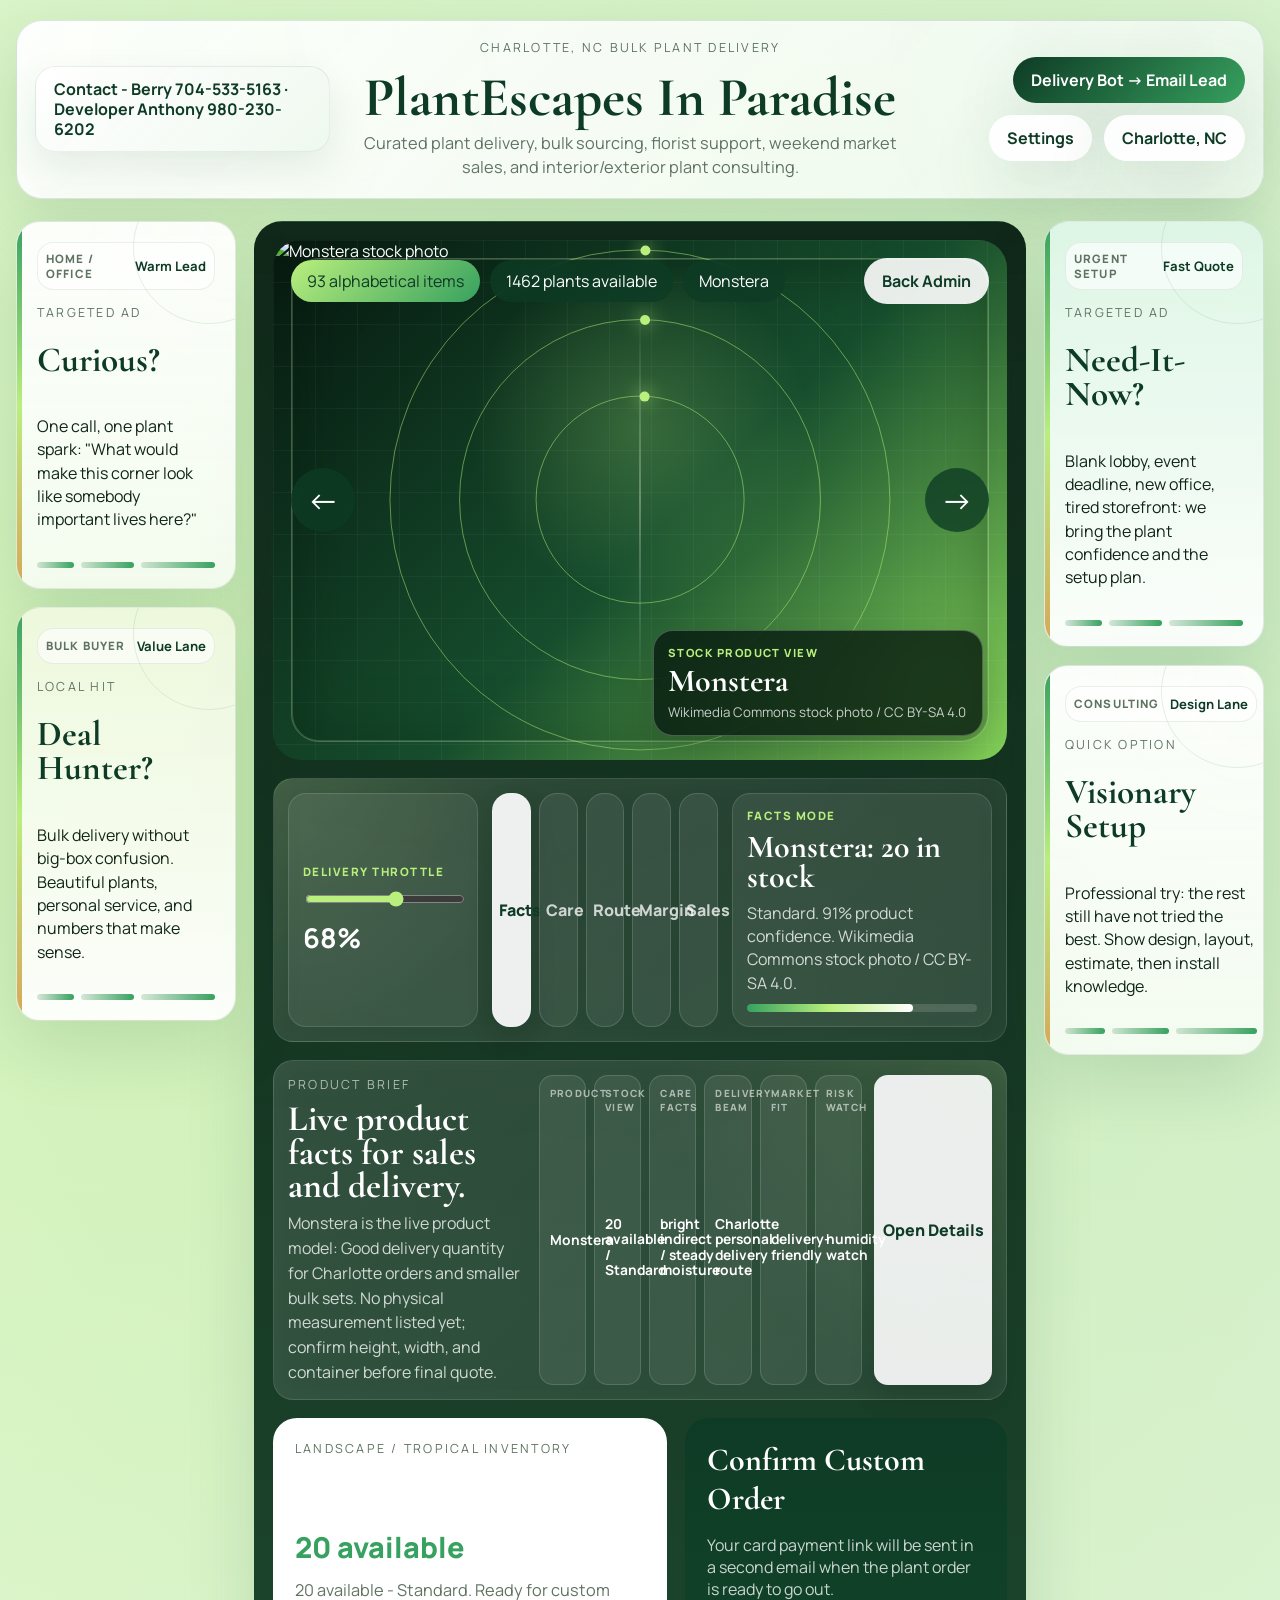
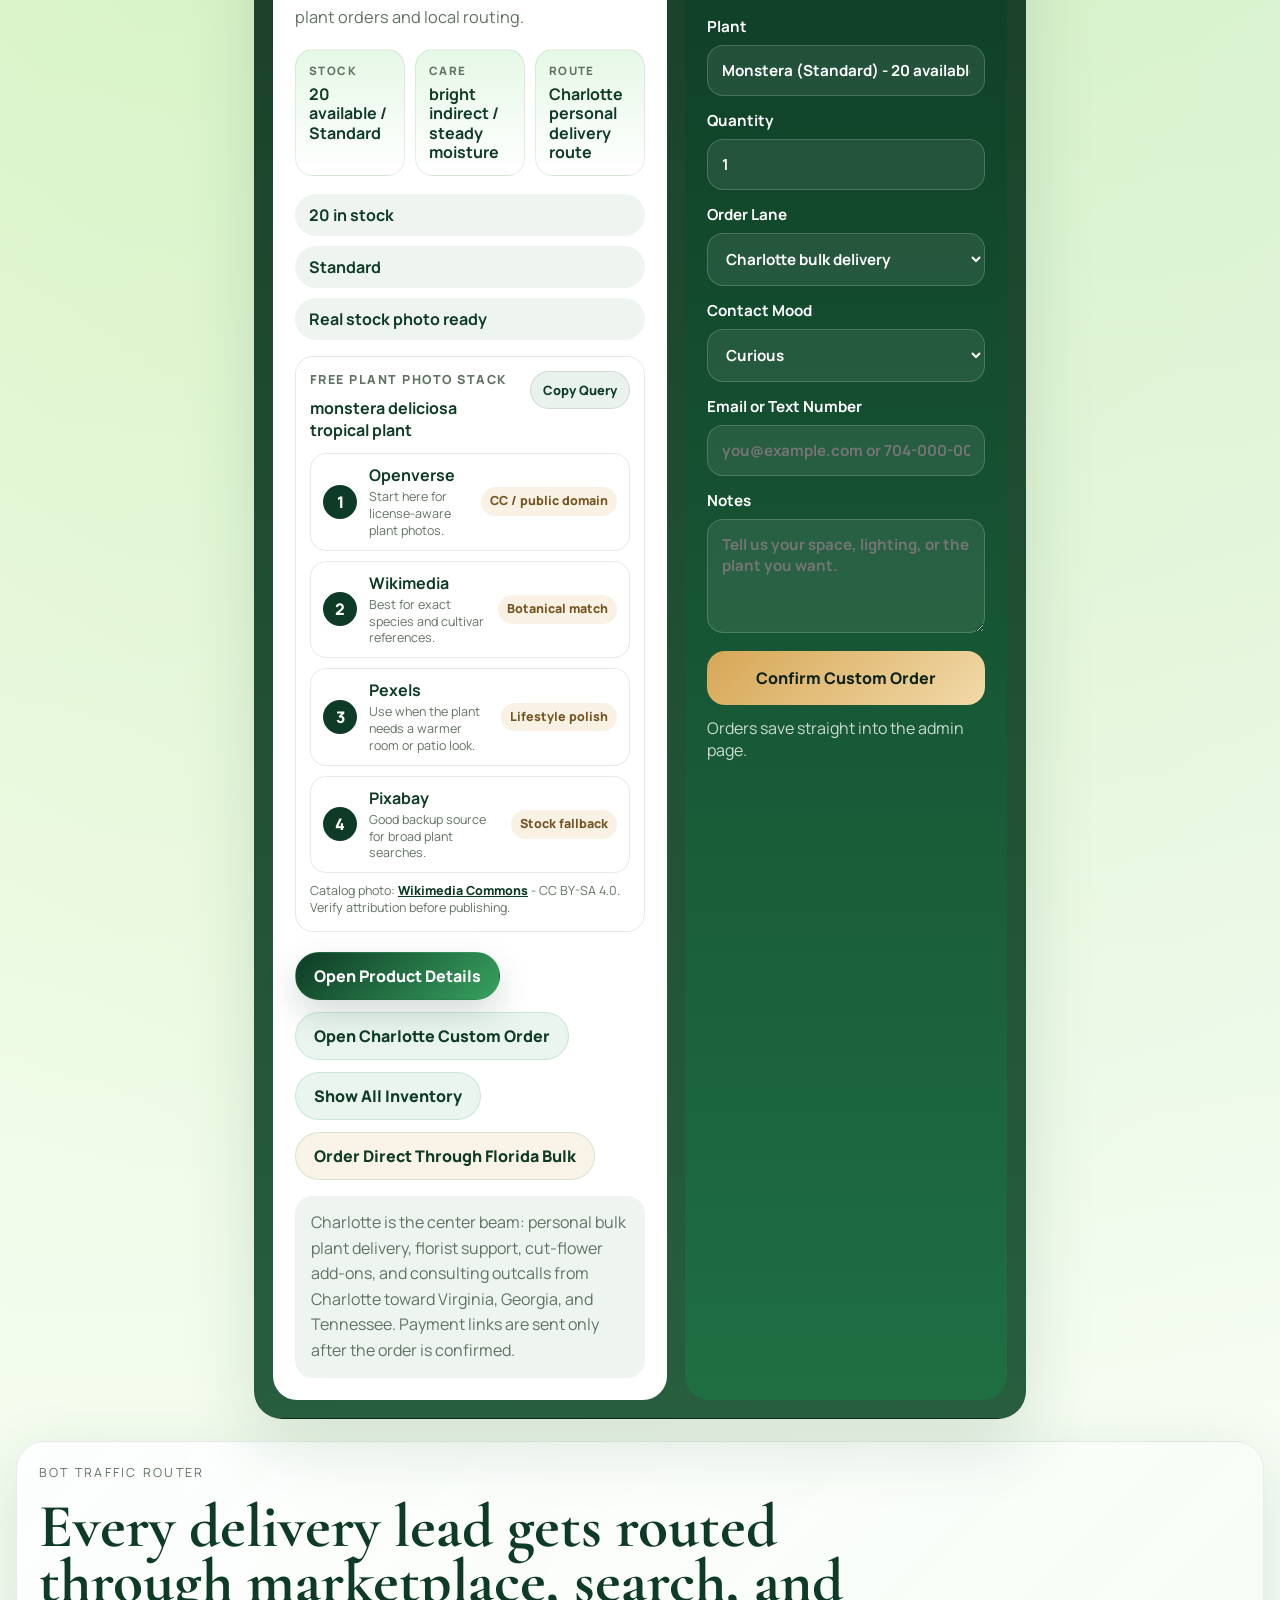
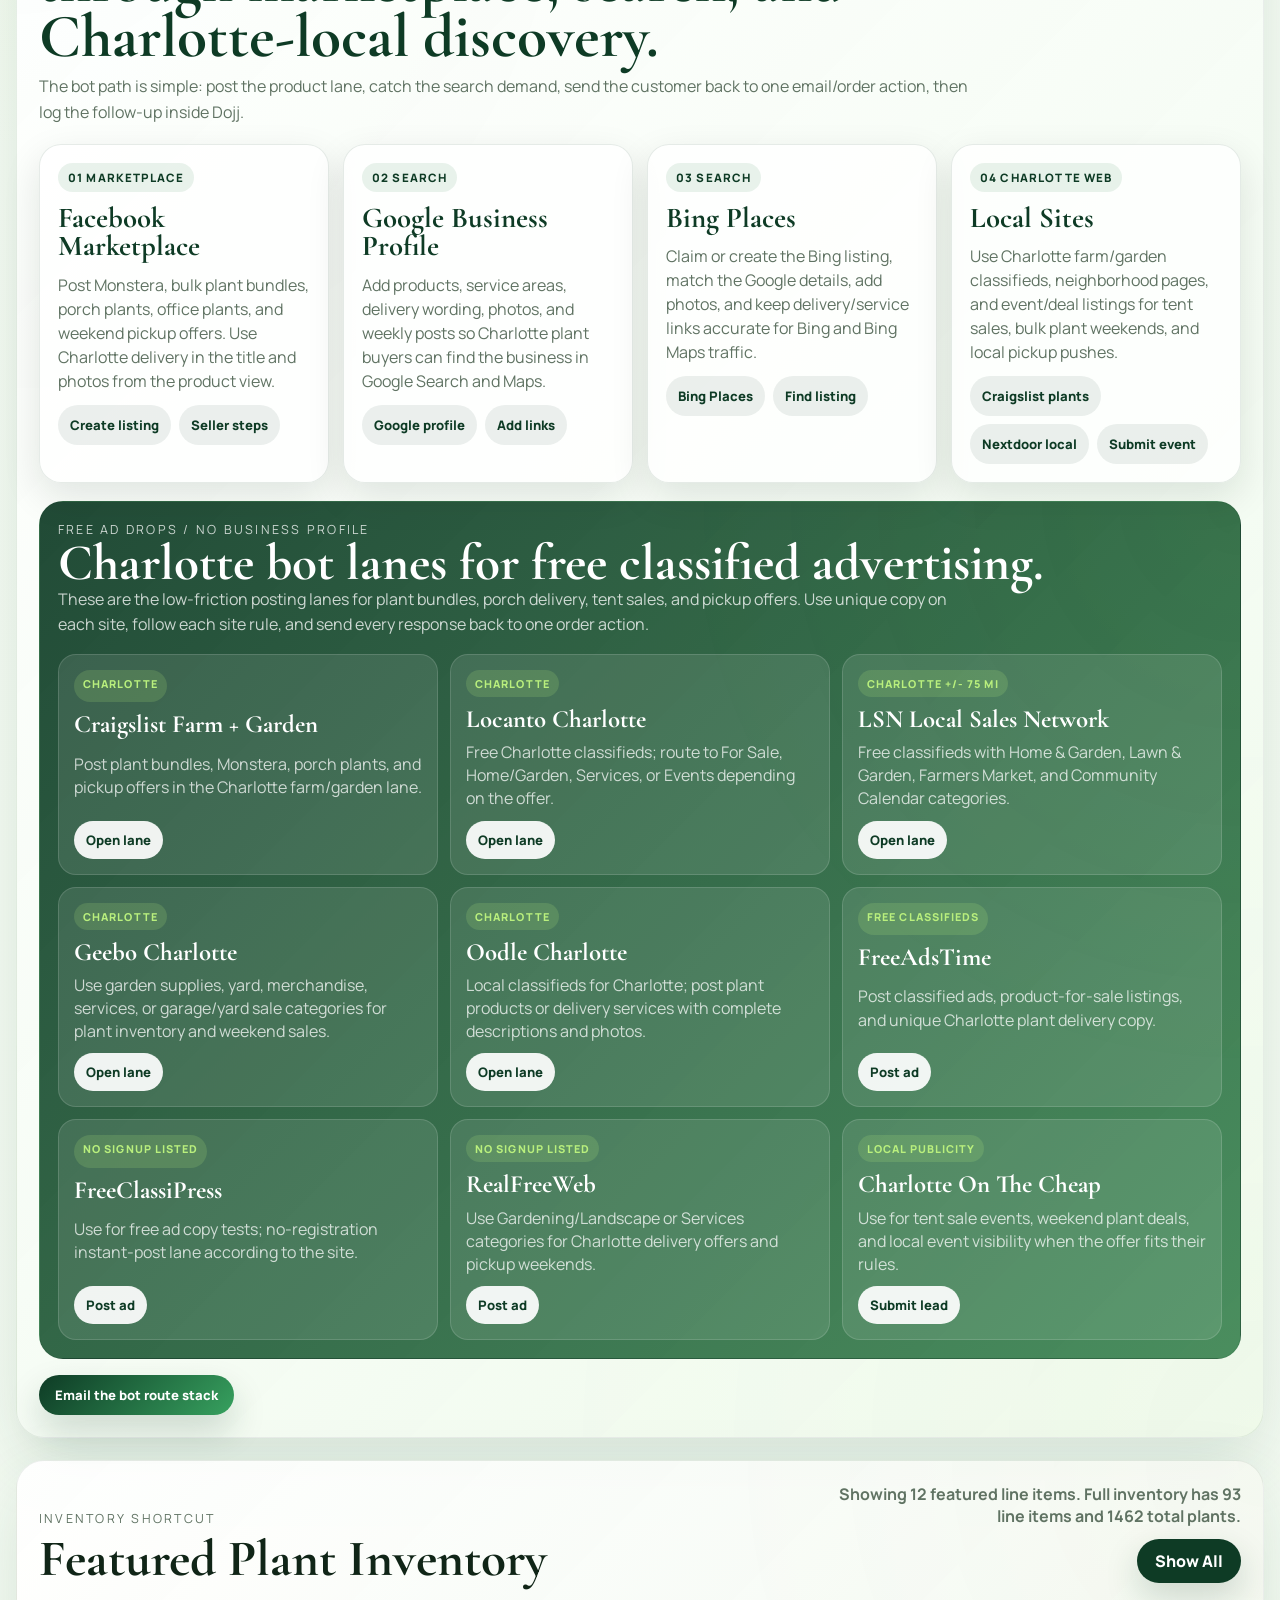
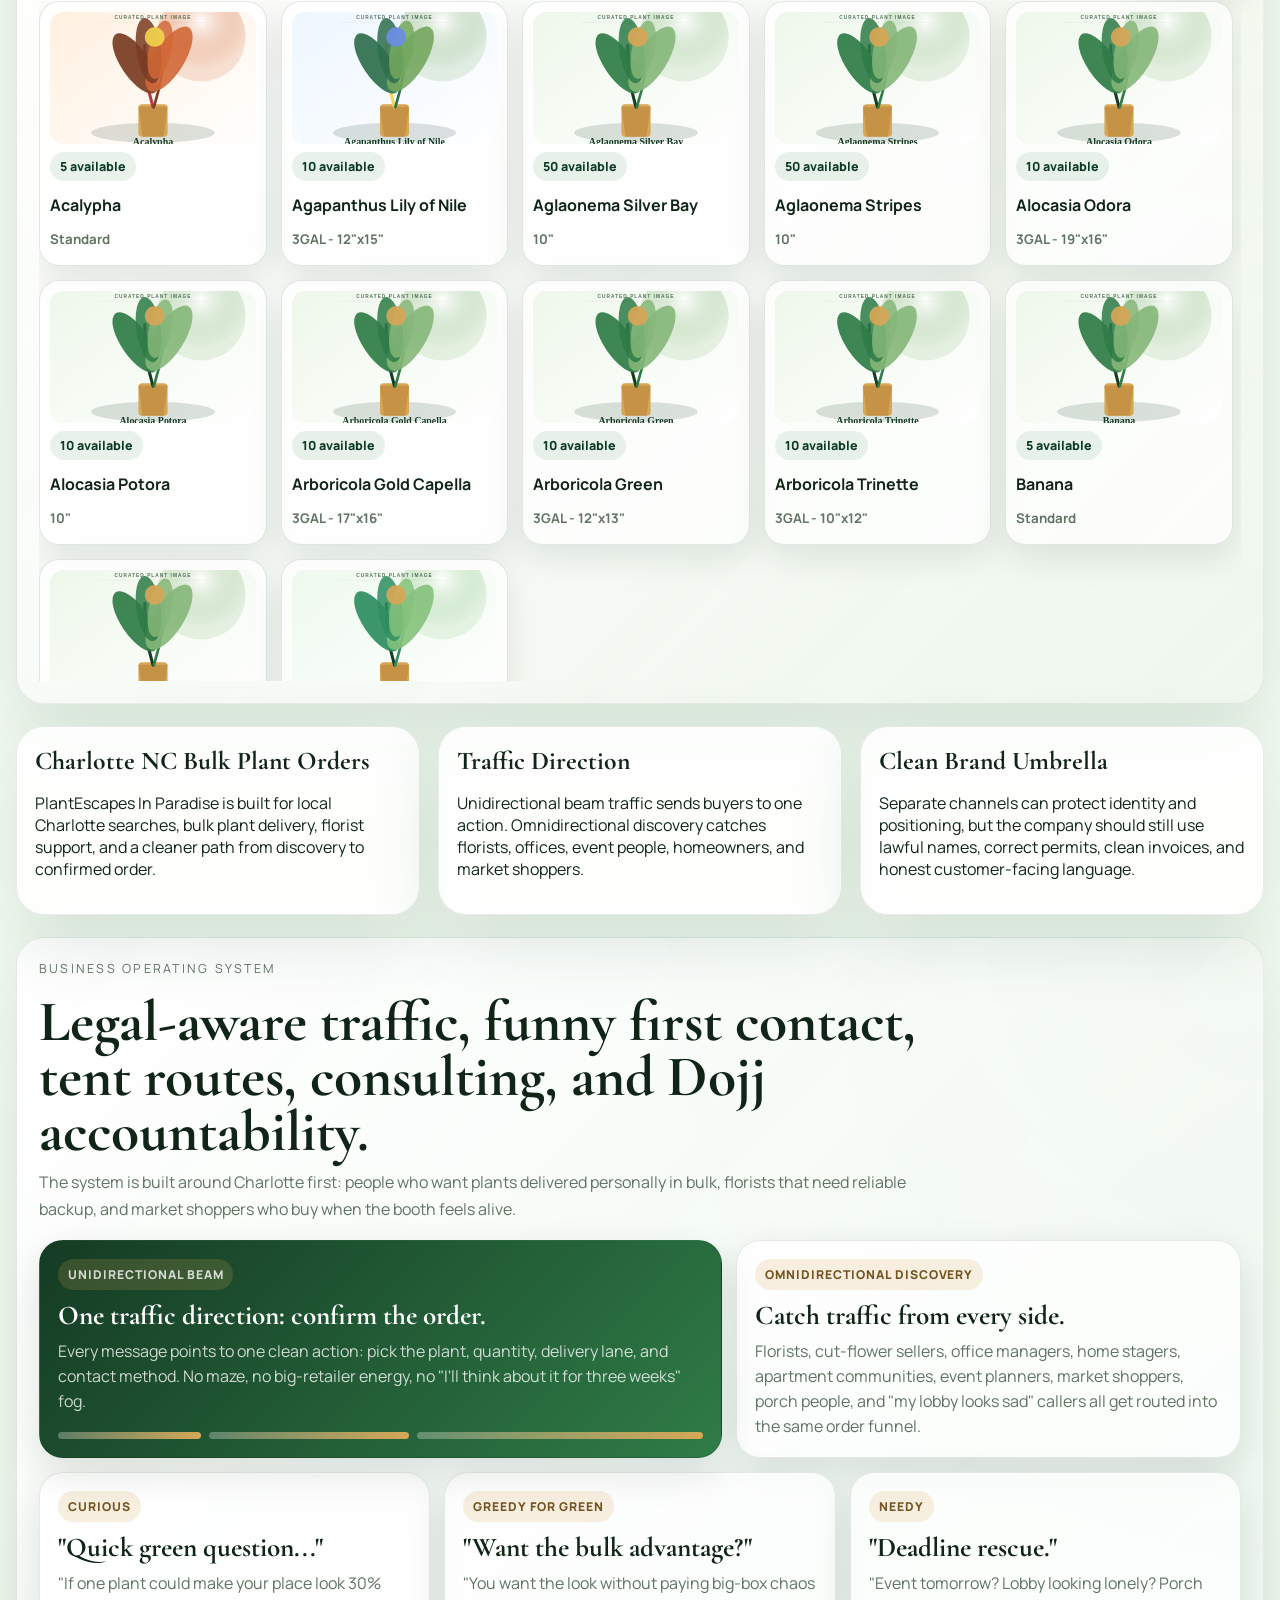
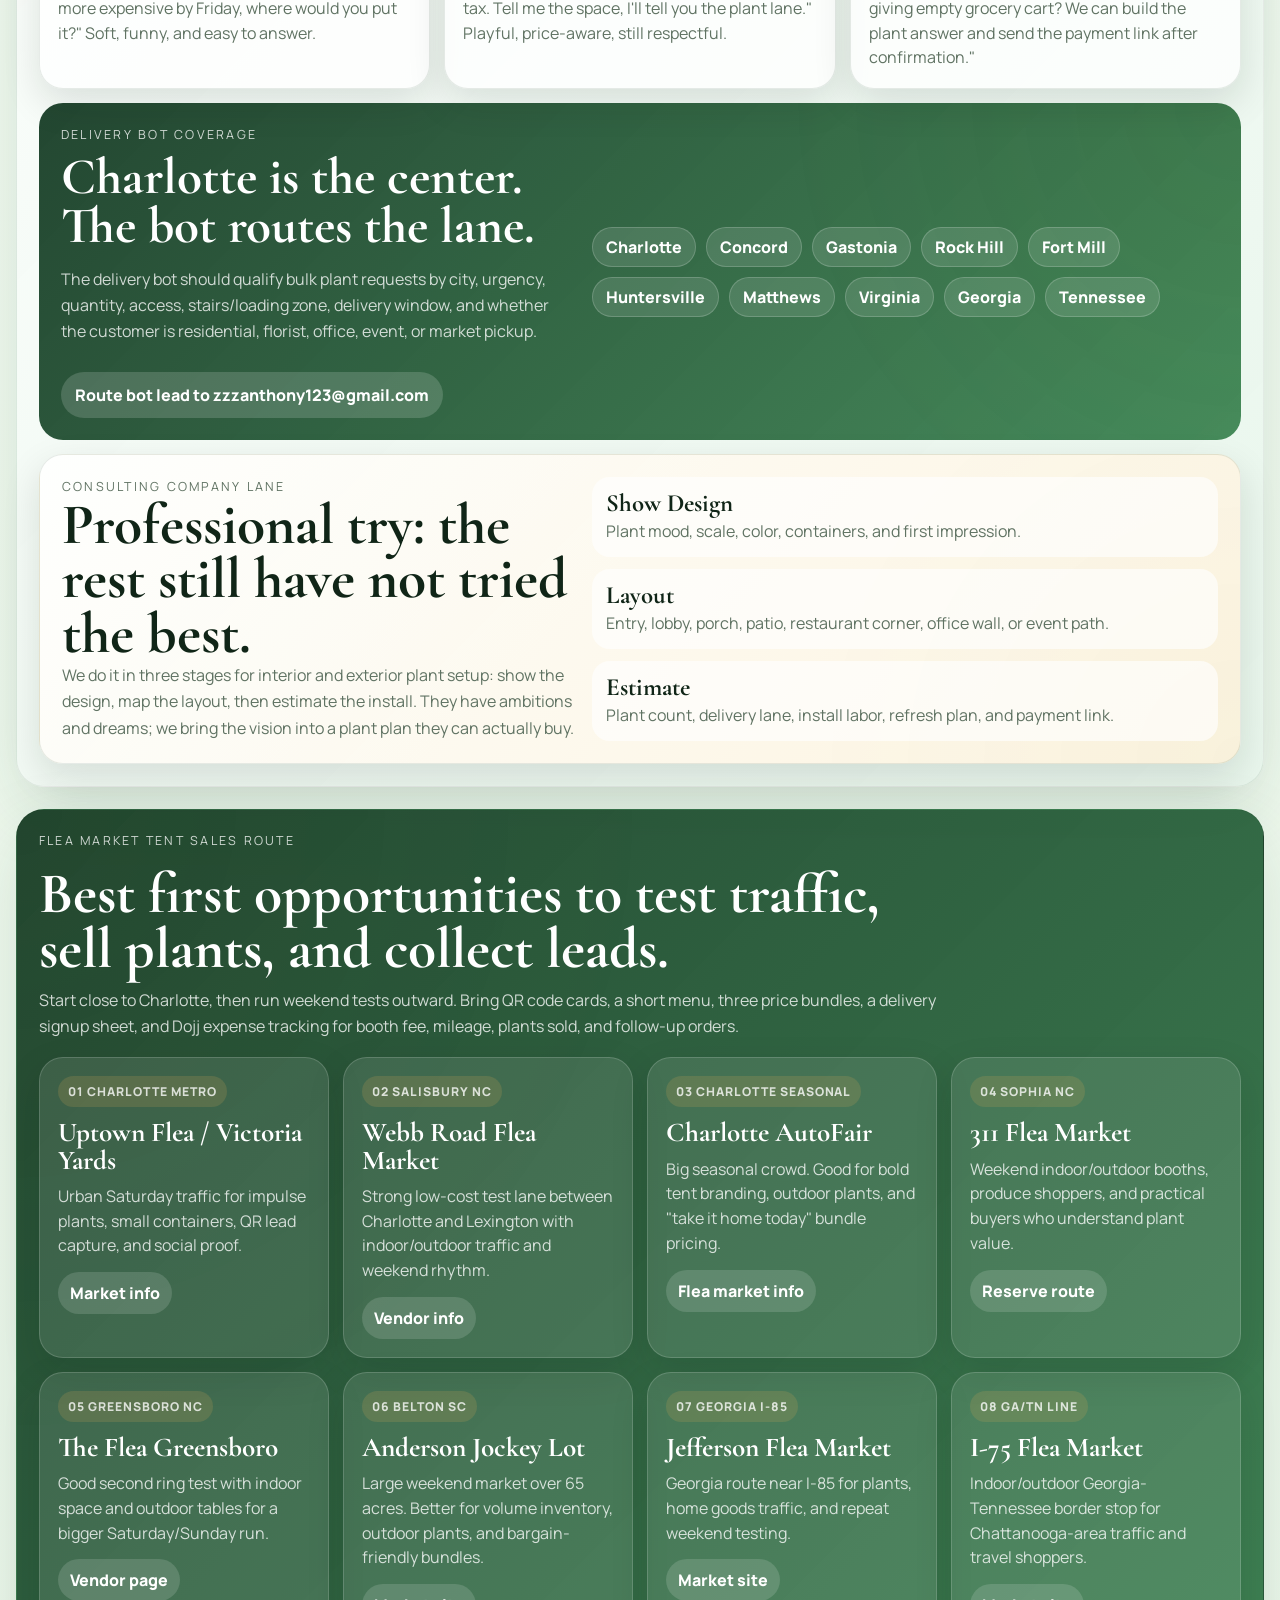
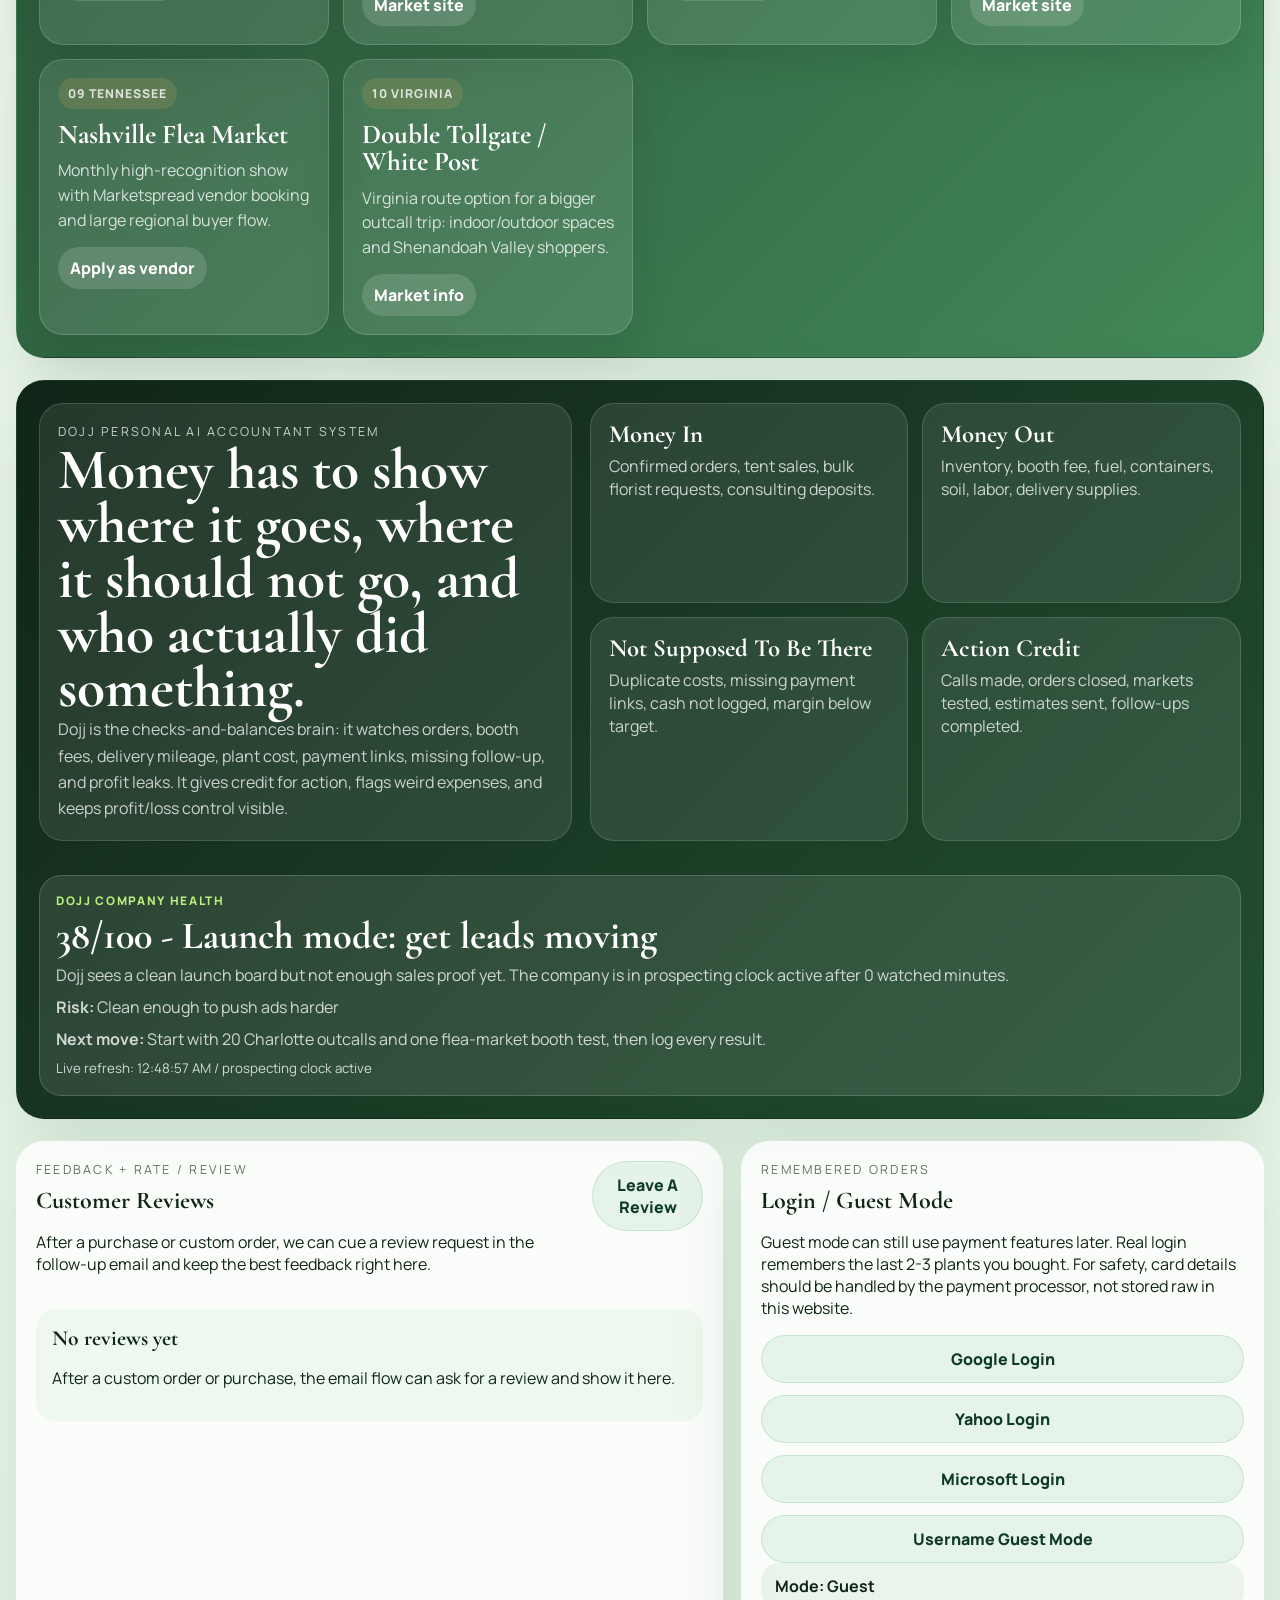
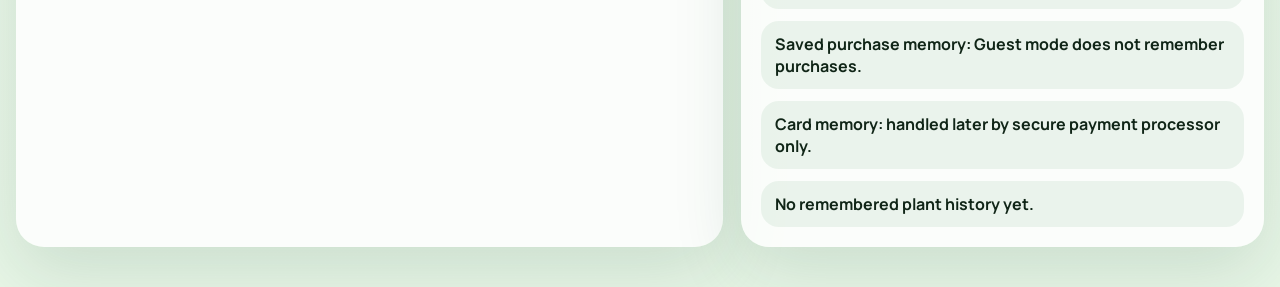
==== commit 35dbf142: "Add free Charlotte ad drop routing" ====
--- a/index.html
+++ b/index.html
@@ -10,7 +10,7 @@
   <link rel="preconnect" href="https://fonts.googleapis.com">
   <link rel="preconnect" href="https://fonts.gstatic.com" crossorigin>
   <link href="https://fonts.googleapis.com/css2?family=Cormorant+Garamond:wght@600;700&family=Manrope:wght@400;500;700;800&display=swap" rel="stylesheet">
-  <link rel="stylesheet" href="./styles.css?v=20260506-ad-routes">
+  <link rel="stylesheet" href="./styles.css?v=20260506-free-ad-routes">
 </head>
 <body>
   <div class="site-shell">
@@ -22,7 +22,7 @@
         <p class="tagline">Curated plant delivery, bulk sourcing, florist support, weekend market sales, and interior/exterior plant consulting.</p>
       </div>
       <div class="topbar-actions">
-        <a class="delivery-bot-link" href="mailto:zzzanthony123@gmail.com?subject=PlantEscapes%20delivery%20sales%20lead&body=Lead%20source%3A%20website%20delivery%20bot%0APlant%20request%3A%20%0AQuantity%3A%20%0ACity%3A%20Charlotte%20or%20outbound%20%0AContact%20mood%3A%20Curious%20%2F%20Greedy%20for%20green%20%2F%20Need-it-now%0AChannel%20route%3A%20Facebook%20Marketplace%20%2B%20Google%20Business%20Profile%20%2B%20Bing%20Places%20%2B%20Charlotte%20local%20websites%0ANotes%3A%20">Delivery Bot -> Email Lead</a>
+        <a class="delivery-bot-link" href="mailto:zzzanthony123@gmail.com?subject=PlantEscapes%20delivery%20sales%20lead&body=Lead%20source%3A%20website%20delivery%20bot%0APlant%20request%3A%20%0AQuantity%3A%20%0ACity%3A%20Charlotte%20or%20outbound%20%0AContact%20mood%3A%20Curious%20%2F%20Greedy%20for%20green%20%2F%20Need-it-now%0AChannel%20route%3A%20Facebook%20Marketplace%20%2B%20Google%20Business%20Profile%20%2B%20Bing%20Places%20%2B%20Charlotte%20local%20websites%0AFree%20ad%20drops%3A%20Craigslist%20Charlotte%2C%20Locanto%2C%20LSN%2C%20Geebo%2C%20Oodle%2C%20FreeAdsTime%2C%20FreeClassiPress%2C%20RealFreeWeb%0ANotes%3A%20">Delivery Bot -> Email Lead</a>
         <button class="settings-chip" id="settingsButton">Settings</button>
         <button class="location-chip" id="locationButton">Charlotte, NC</button>
       </div>
@@ -244,7 +244,25 @@
           </div>
         </article>
       </div>
-      <a class="bot-route-mail" href="mailto:zzzanthony123@gmail.com?subject=PlantEscapes%20bot%20route%20stack&body=Bot%20route%20stack%20for%20delivery%20sales%0A%0AFacebook%20Marketplace%3A%20post%20current%20plant%20product%20and%20bulk%20bundle%0AGoogle%3A%20Business%20Profile%20products%2C%20posts%2C%20photos%2C%20service%20links%0ABing%3A%20Bing%20Places%20listing%2C%20photos%2C%20service%20links%0ACharlotte%20local%3A%20Craigslist%20farm%2Fgarden%2C%20Nextdoor%2C%20Charlotte%20On%20The%20Cheap%20event%20submission%0A%0ANext%20lead%20to%20route%3A%20%0APlant%3A%20%0AQuantity%3A%20%0ACity%3A%20%0AFollow-up%20owner%3A%20">Email the bot route stack</a>
+      <div class="free-ad-drop">
+        <div>
+          <p class="eyebrow">Free ad drops / no business profile</p>
+          <h3>Charlotte bot lanes for free classified advertising.</h3>
+          <p>These are the low-friction posting lanes for plant bundles, porch delivery, tent sales, and pickup offers. Use unique copy on each site, follow each site rule, and send every response back to one order action.</p>
+        </div>
+        <div class="free-ad-grid">
+          <article><span>Charlotte</span><strong>Craigslist Farm + Garden</strong><p>Post plant bundles, Monstera, porch plants, and pickup offers in the Charlotte farm/garden lane.</p><a href="https://charlotte.craigslist.org/search/gra?query=plants" target="_blank" rel="noopener">Open lane</a></article>
+          <article><span>Charlotte</span><strong>Locanto Charlotte</strong><p>Free Charlotte classifieds; route to For Sale, Home/Garden, Services, or Events depending on the offer.</p><a href="https://www.locanto.com/charlotte/" target="_blank" rel="noopener">Open lane</a></article>
+          <article><span>Charlotte +/- 75 mi</span><strong>LSN Local Sales Network</strong><p>Free classifieds with Home & Garden, Lawn & Garden, Farmers Market, and Community Calendar categories.</p><a href="https://www.lsn.com/charlotte-nc" target="_blank" rel="noopener">Open lane</a></article>
+          <article><span>Charlotte</span><strong>Geebo Charlotte</strong><p>Use garden supplies, yard, merchandise, services, or garage/yard sale categories for plant inventory and weekend sales.</p><a href="https://charlotte-nc.geebo.com/" target="_blank" rel="noopener">Open lane</a></article>
+          <article><span>Charlotte</span><strong>Oodle Charlotte</strong><p>Local classifieds for Charlotte; post plant products or delivery services with complete descriptions and photos.</p><a href="https://www.oodle.com/regions/charlotte/" target="_blank" rel="noopener">Open lane</a></article>
+          <article><span>Free classifieds</span><strong>FreeAdsTime</strong><p>Post classified ads, product-for-sale listings, and unique Charlotte plant delivery copy.</p><a href="https://listing.freeadstime.org/post-an-ad-choices.html" target="_blank" rel="noopener">Post ad</a></article>
+          <article><span>No signup listed</span><strong>FreeClassiPress</strong><p>Use for free ad copy tests; no-registration instant-post lane according to the site.</p><a href="https://www.freeclassipress.com/" target="_blank" rel="noopener">Post ad</a></article>
+          <article><span>No signup listed</span><strong>RealFreeWeb</strong><p>Use Gardening/Landscape or Services categories for Charlotte delivery offers and pickup weekends.</p><a href="https://realfreeweb.com/" target="_blank" rel="noopener">Post ad</a></article>
+          <article><span>Local publicity</span><strong>Charlotte On The Cheap</strong><p>Use for tent sale events, weekend plant deals, and local event visibility when the offer fits their rules.</p><a href="https://www.charlotteonthecheap.com/contact/" target="_blank" rel="noopener">Submit lead</a></article>
+        </div>
+      </div>
+      <a class="bot-route-mail" href="mailto:zzzanthony123@gmail.com?subject=PlantEscapes%20bot%20route%20stack&body=Bot%20route%20stack%20for%20delivery%20sales%0A%0AFacebook%20Marketplace%3A%20post%20current%20plant%20product%20and%20bulk%20bundle%0AGoogle%3A%20Business%20Profile%20products%2C%20posts%2C%20photos%2C%20service%20links%0ABing%3A%20Bing%20Places%20listing%2C%20photos%2C%20service%20links%0ACharlotte%20local%3A%20Craigslist%20farm%2Fgarden%2C%20Nextdoor%2C%20Charlotte%20On%20The%20Cheap%20event%20submission%0AFree%20no-business-profile%20ad%20drops%3A%20Craigslist%20Charlotte%2C%20Locanto%2C%20LSN%2C%20Geebo%2C%20Oodle%2C%20FreeAdsTime%2C%20FreeClassiPress%2C%20RealFreeWeb%0A%0ANext%20lead%20to%20route%3A%20%0APlant%3A%20%0AQuantity%3A%20%0ACity%3A%20%0AFollow-up%20owner%3A%20">Email the bot route stack</a>
     </section>
 
     <section class="inventory-section" id="inventory">
@@ -493,6 +511,6 @@
     </div>
   </div>
 
-  <script src="./app.js?v=20260506-ad-routes"></script>
+  <script src="./app.js?v=20260506-free-ad-routes"></script>
 </body>
 </html>
--- a/styles.css
+++ b/styles.css
@@ -1492,6 +1492,88 @@
   background: linear-gradient(135deg, var(--green-deep), var(--green));
   color: white;
   box-shadow: 0 16px 34px rgba(14,59,37,0.18);
+}
+
+.free-ad-drop {
+  display: grid;
+  gap: 16px;
+  margin-top: 18px;
+  padding: 18px;
+  border: 1px solid rgba(14,59,37,0.1);
+  border-radius: 24px;
+  background:
+    linear-gradient(135deg, rgba(14,59,37,0.92), rgba(47,124,71,0.86)),
+    radial-gradient(circle at top right, rgba(185,239,125,0.24), transparent 40%);
+  color: white;
+}
+
+.free-ad-drop h3 {
+  color: white;
+  font-size: clamp(2rem, 4vw, 3.5rem);
+  line-height: 0.92;
+}
+
+.free-ad-drop p {
+  max-width: 920px;
+  margin: 0;
+  color: rgba(255,255,255,0.76);
+  line-height: 1.58;
+}
+
+.free-ad-grid {
+  display: grid;
+  grid-template-columns: repeat(3, minmax(0, 1fr));
+  gap: 12px;
+}
+
+.free-ad-grid article {
+  display: grid;
+  gap: 10px;
+  min-height: 210px;
+  padding: 15px;
+  border: 1px solid rgba(255,255,255,0.14);
+  border-radius: 18px;
+  background: rgba(255,255,255,0.1);
+}
+
+.free-ad-grid span {
+  width: fit-content;
+  padding: 6px 9px;
+  border-radius: 999px;
+  background: rgba(185,239,125,0.16);
+  color: var(--lime);
+  font-size: 0.68rem;
+  font-weight: 950;
+  letter-spacing: 0.1em;
+  text-transform: uppercase;
+}
+
+.free-ad-grid strong {
+  color: white;
+  font-family: "Cormorant Garamond", serif;
+  font-size: 1.55rem;
+  line-height: 0.98;
+}
+
+.free-ad-grid p {
+  color: rgba(255,255,255,0.74);
+  line-height: 1.45;
+}
+
+.free-ad-grid a {
+  display: inline-flex;
+  align-items: center;
+  justify-content: center;
+  width: fit-content;
+  min-height: 38px;
+  margin-top: auto;
+  padding: 0 12px;
+  border-radius: 999px;
+  background: rgba(255,255,255,0.92);
+  color: var(--green-deep);
+  text-decoration: none;
+  font-size: 0.82rem;
+  font-weight: 950;
 }
 
 .route-section {
@@ -2183,6 +2265,7 @@
   .top-command-panel,
   .spaceship-control-deck,
   .bot-channel-grid,
+  .free-ad-grid,
   .seo-strip,
   .plant-reader-section,
   .reader-score-grid,
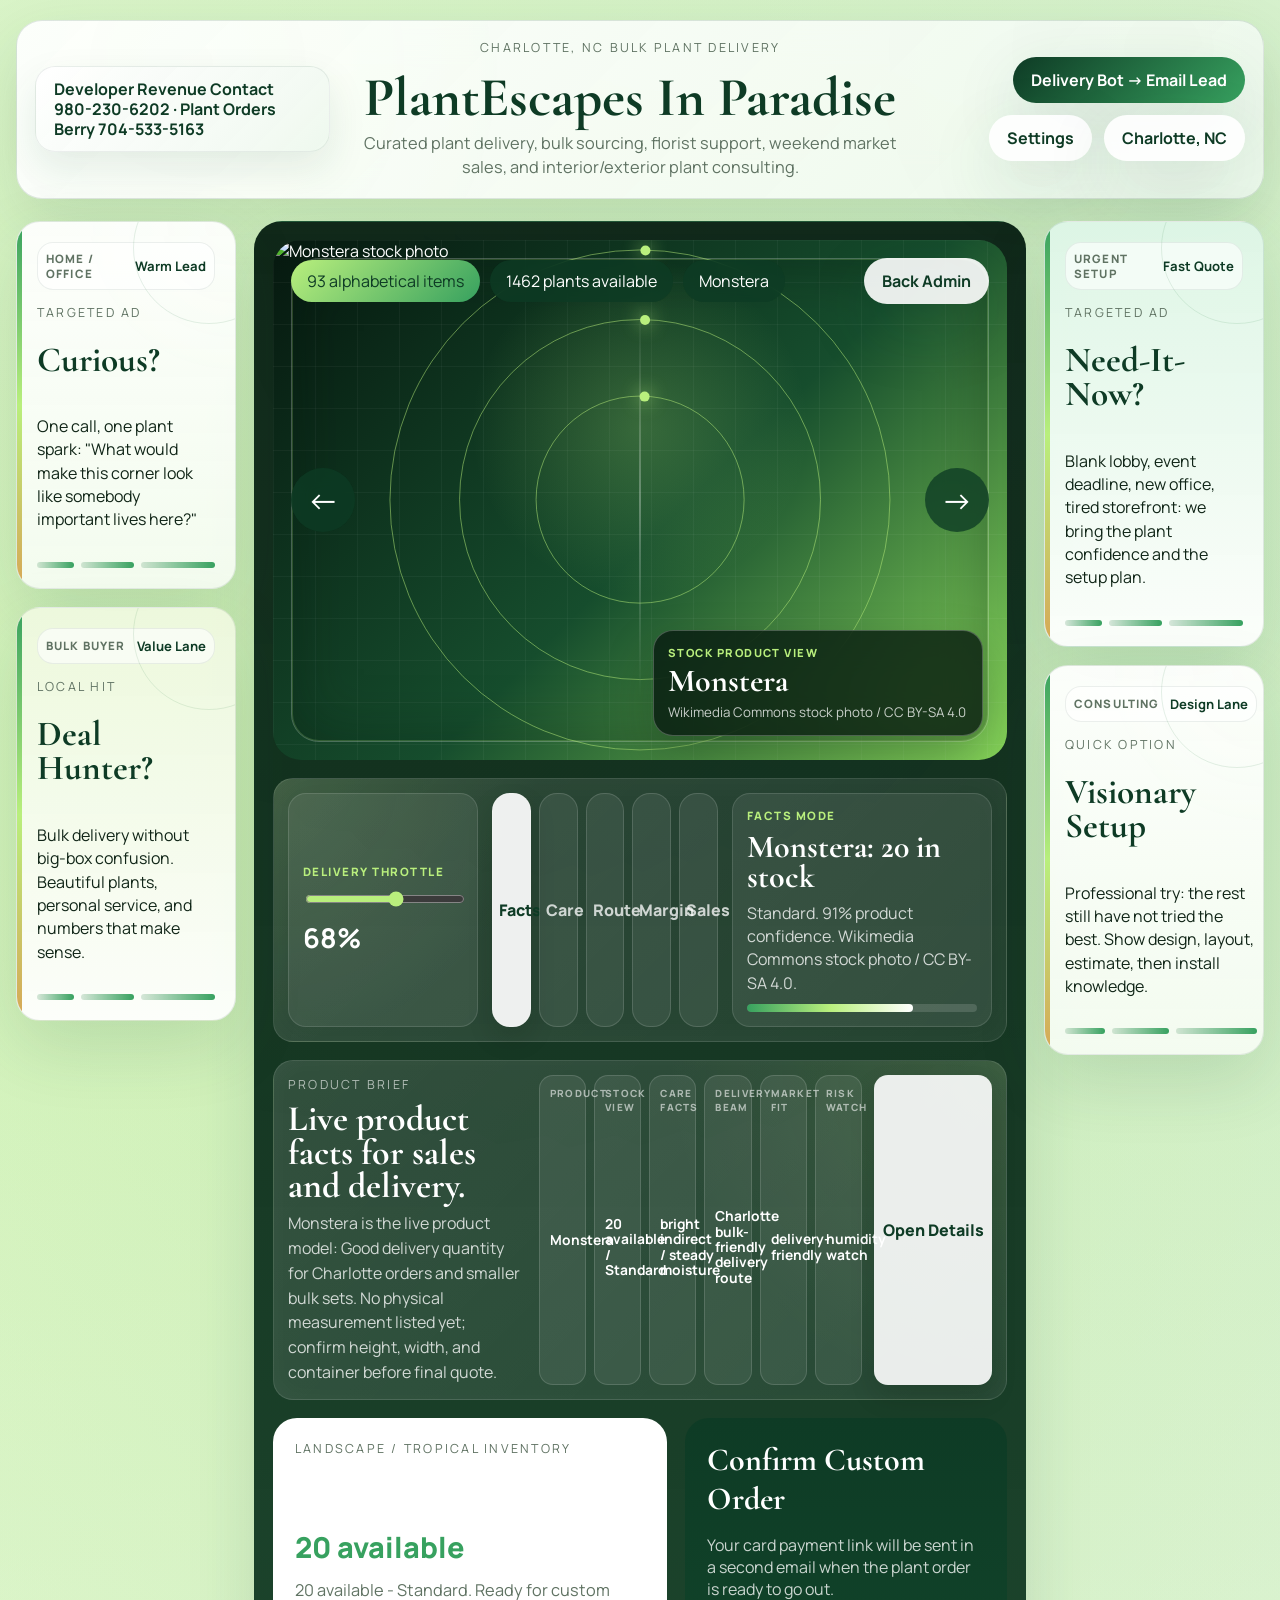
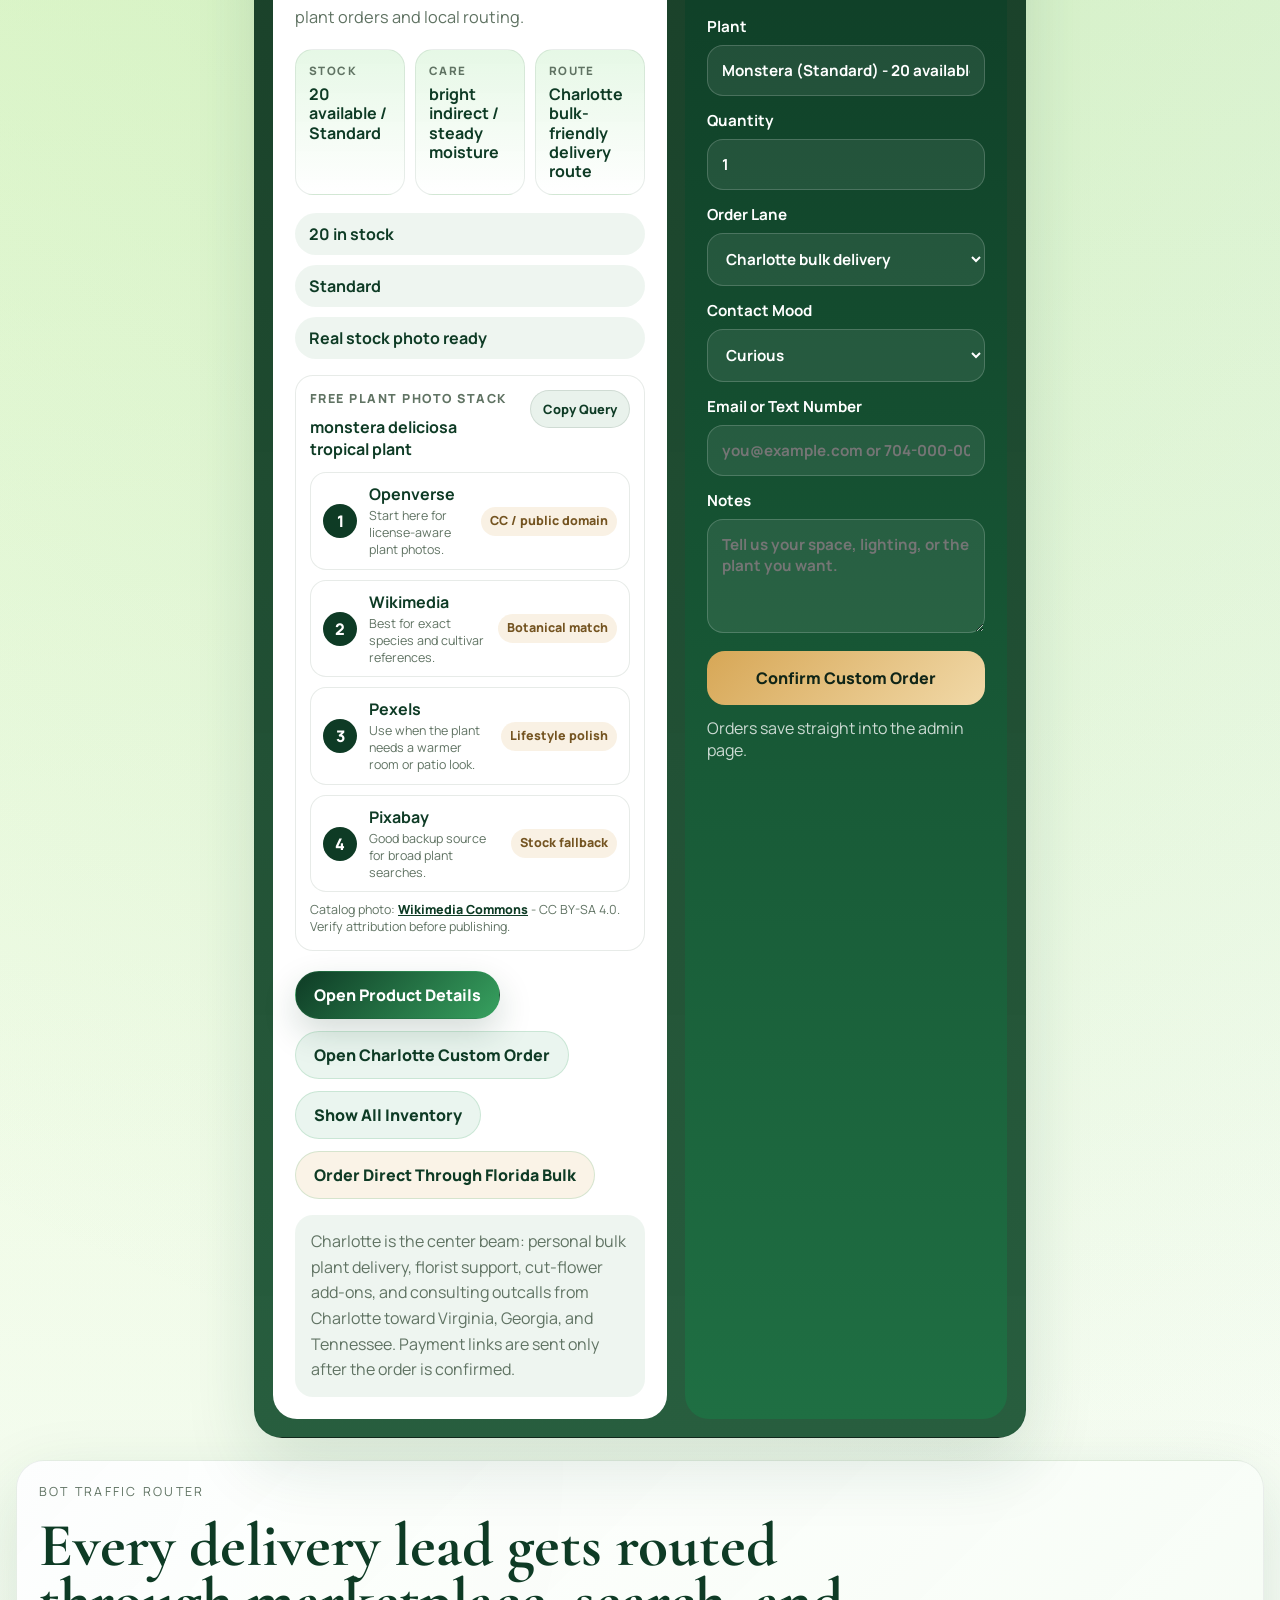
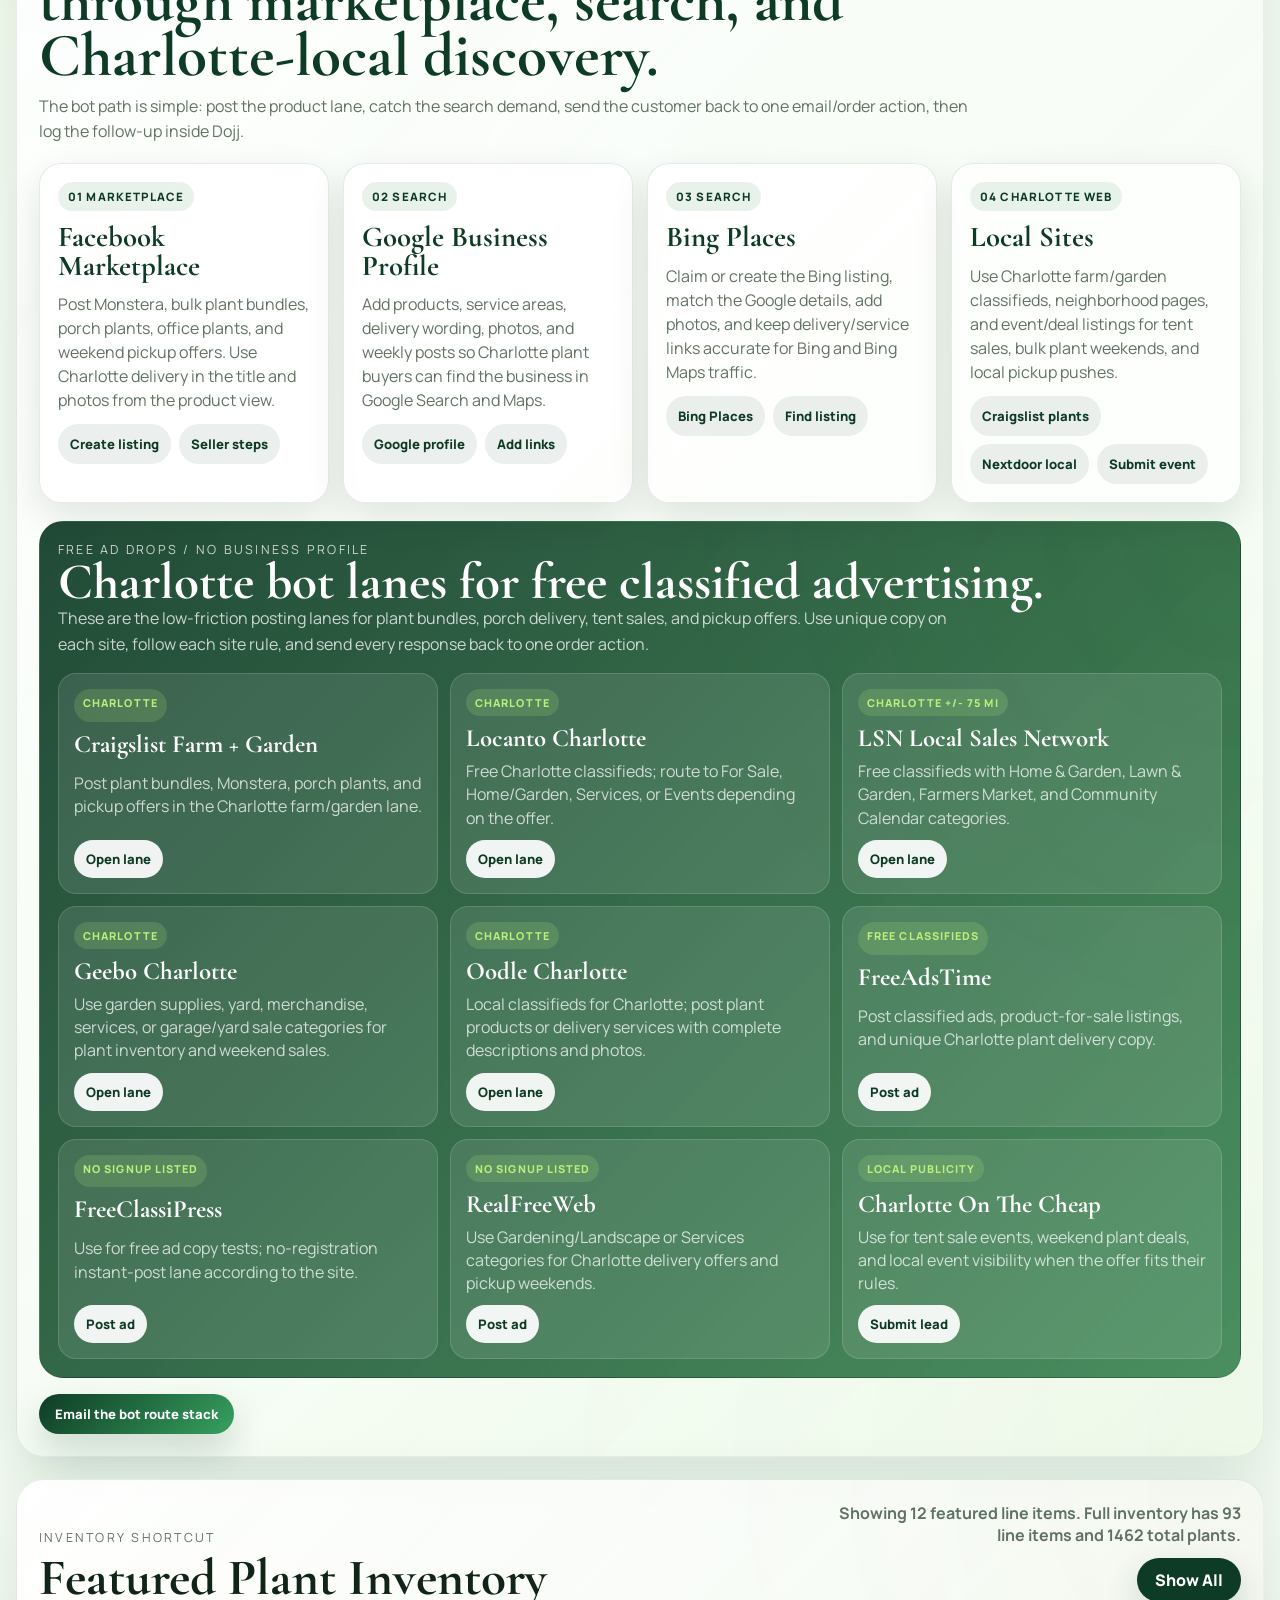
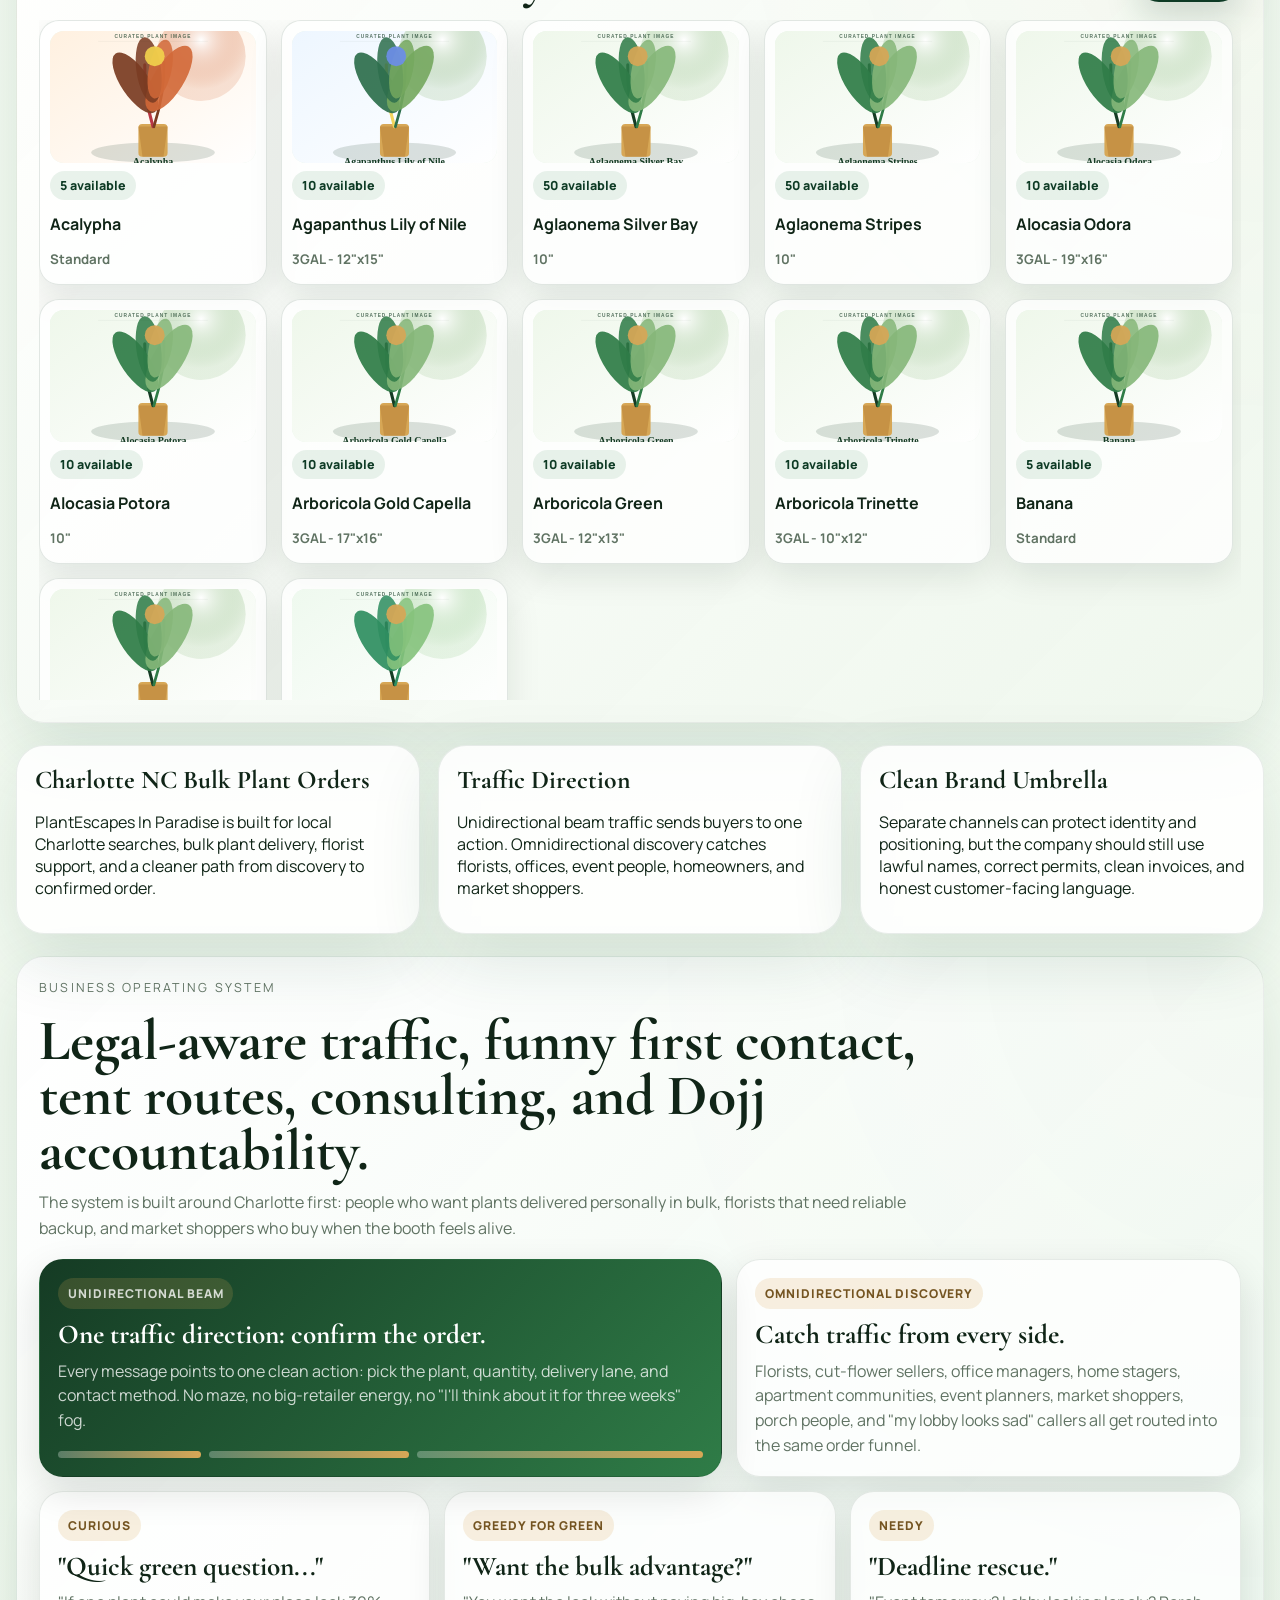
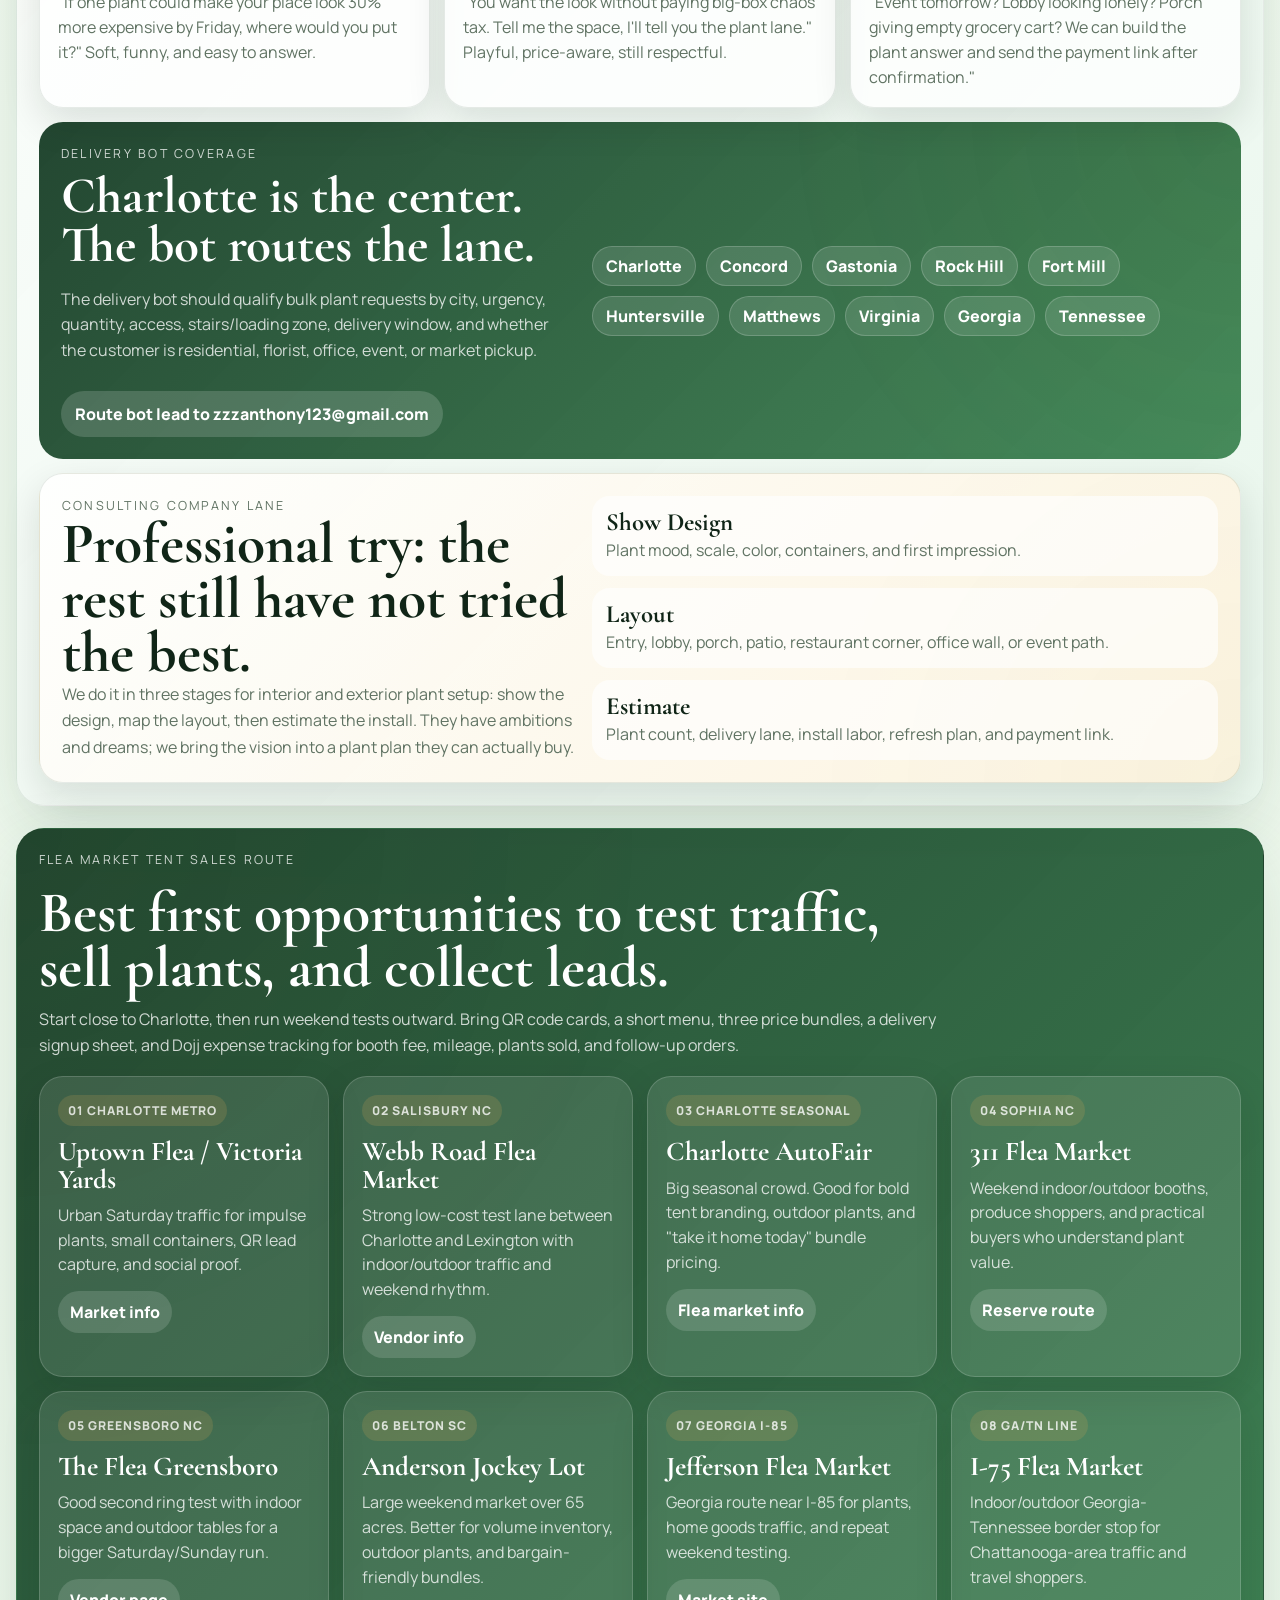
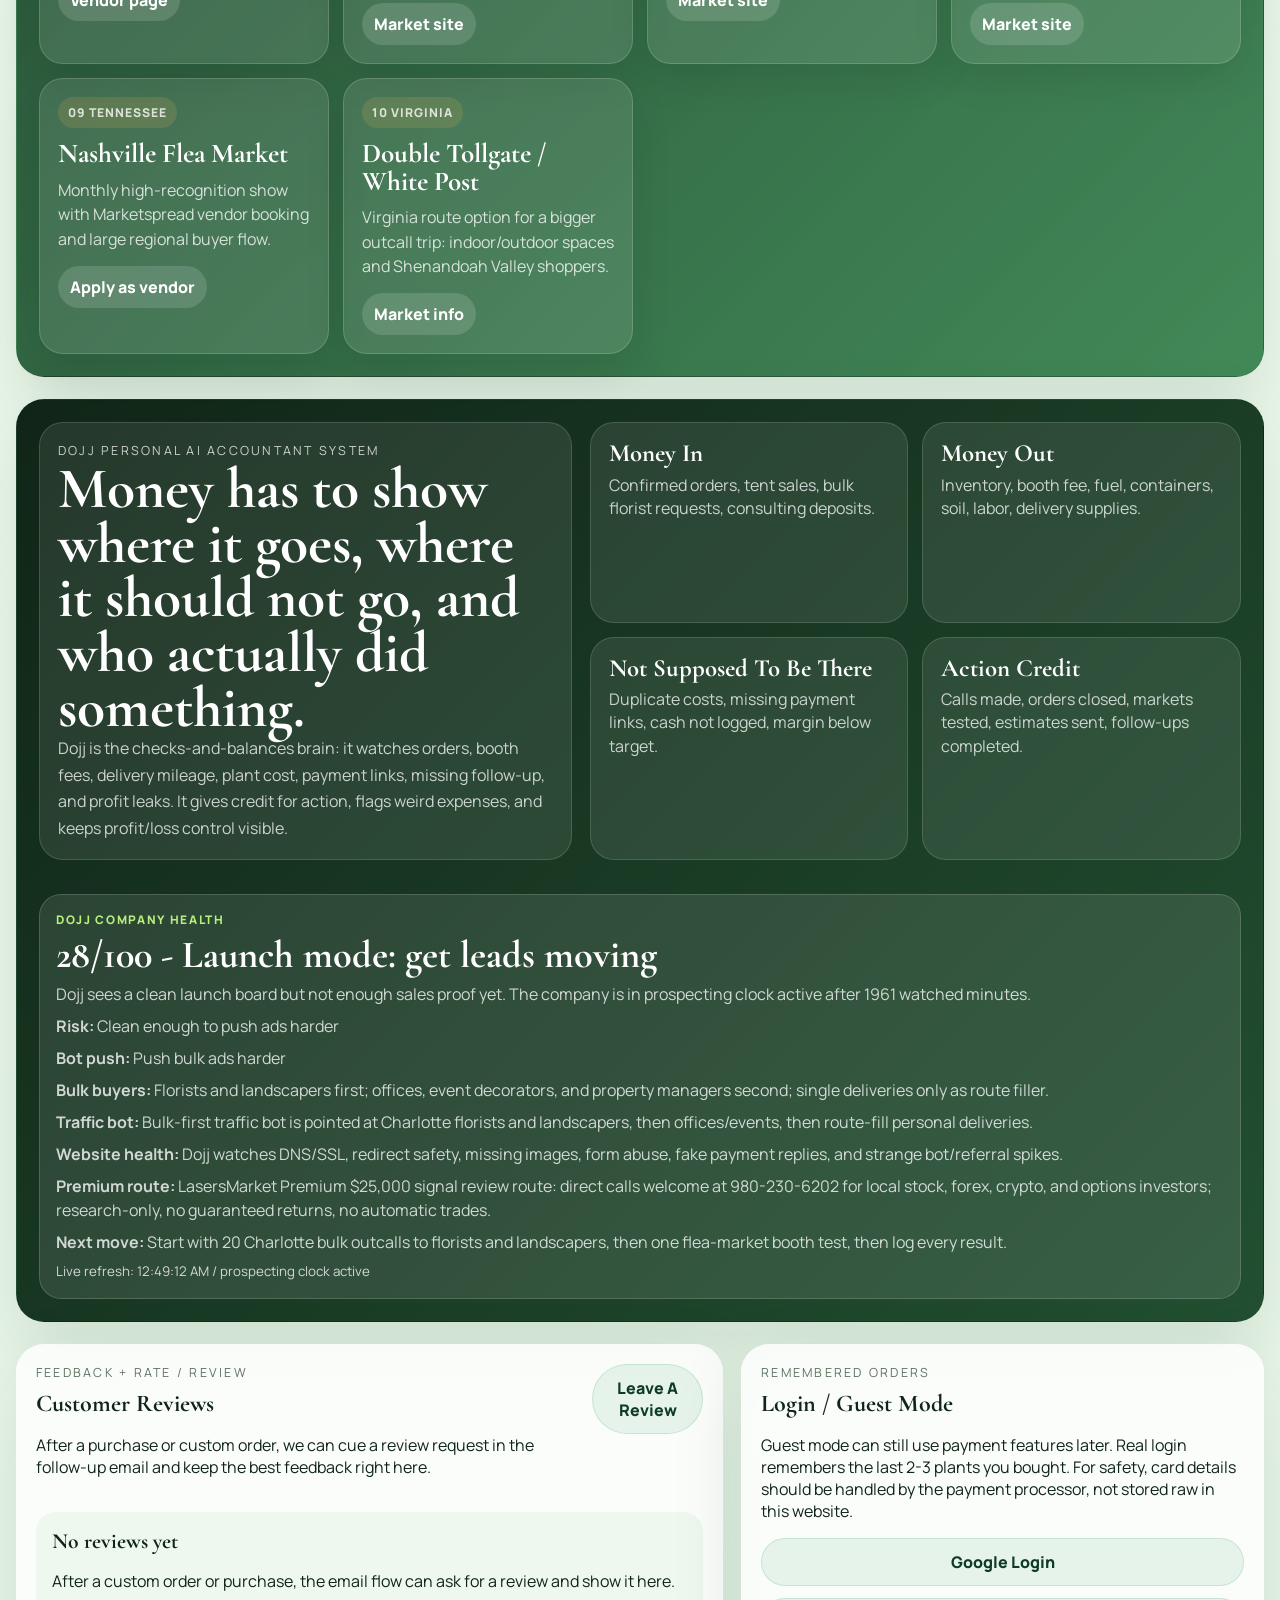
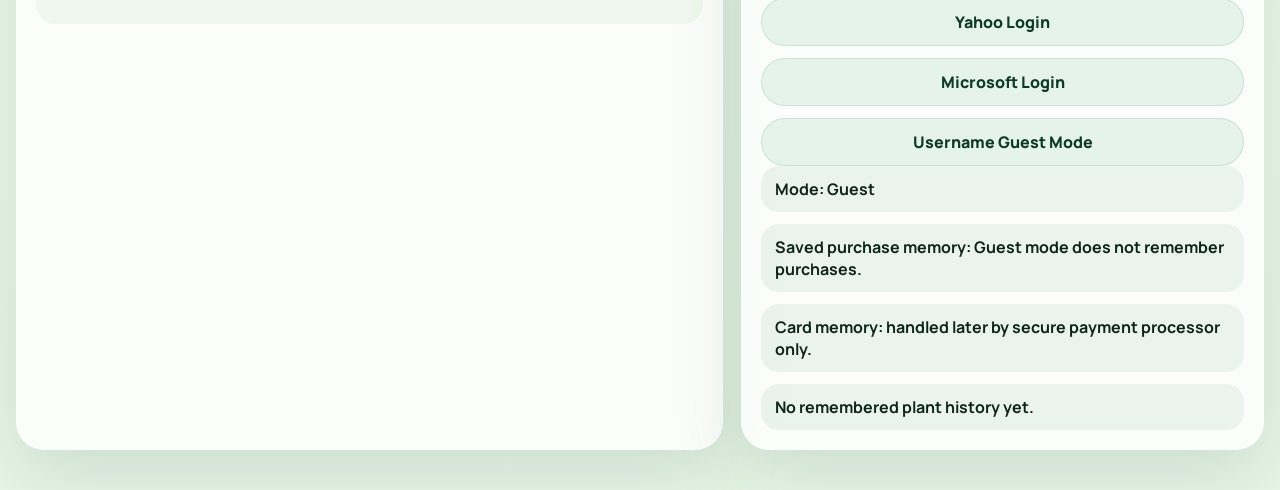
==== commit d4524b8b: "Add Dojj traffic pixel to PlantMan pages" ====
--- a/index.html
+++ b/index.html
@@ -10,12 +10,13 @@
   <link rel="preconnect" href="https://fonts.googleapis.com">
   <link rel="preconnect" href="https://fonts.gstatic.com" crossorigin>
   <link href="https://fonts.googleapis.com/css2?family=Cormorant+Garamond:wght@600;700&family=Manrope:wght@400;500;700;800&display=swap" rel="stylesheet">
-  <link rel="stylesheet" href="./styles.css?v=20260506-free-ad-routes">
+  <link rel="stylesheet" href="./styles.css?v=20260506-revenue-contact">
+  <script src="https://supportrd.com/api/dojj/traffic/pixel.js?site=theplantmaninc.com" defer></script>
 </head>
 <body>
   <div class="site-shell">
     <header class="topbar">
-      <button class="contact-chip" id="contactButton">Contact - Berry 704-533-5163 · Developer Anthony 980-230-6202</button>
+      <button class="contact-chip" id="contactButton">Developer Revenue Contact 980-230-6202 · Plant Orders Berry 704-533-5163</button>
       <div class="brand-lockup">
         <p class="eyebrow">Charlotte, NC Bulk Plant Delivery</p>
         <h1>PlantEscapes In Paradise</h1>
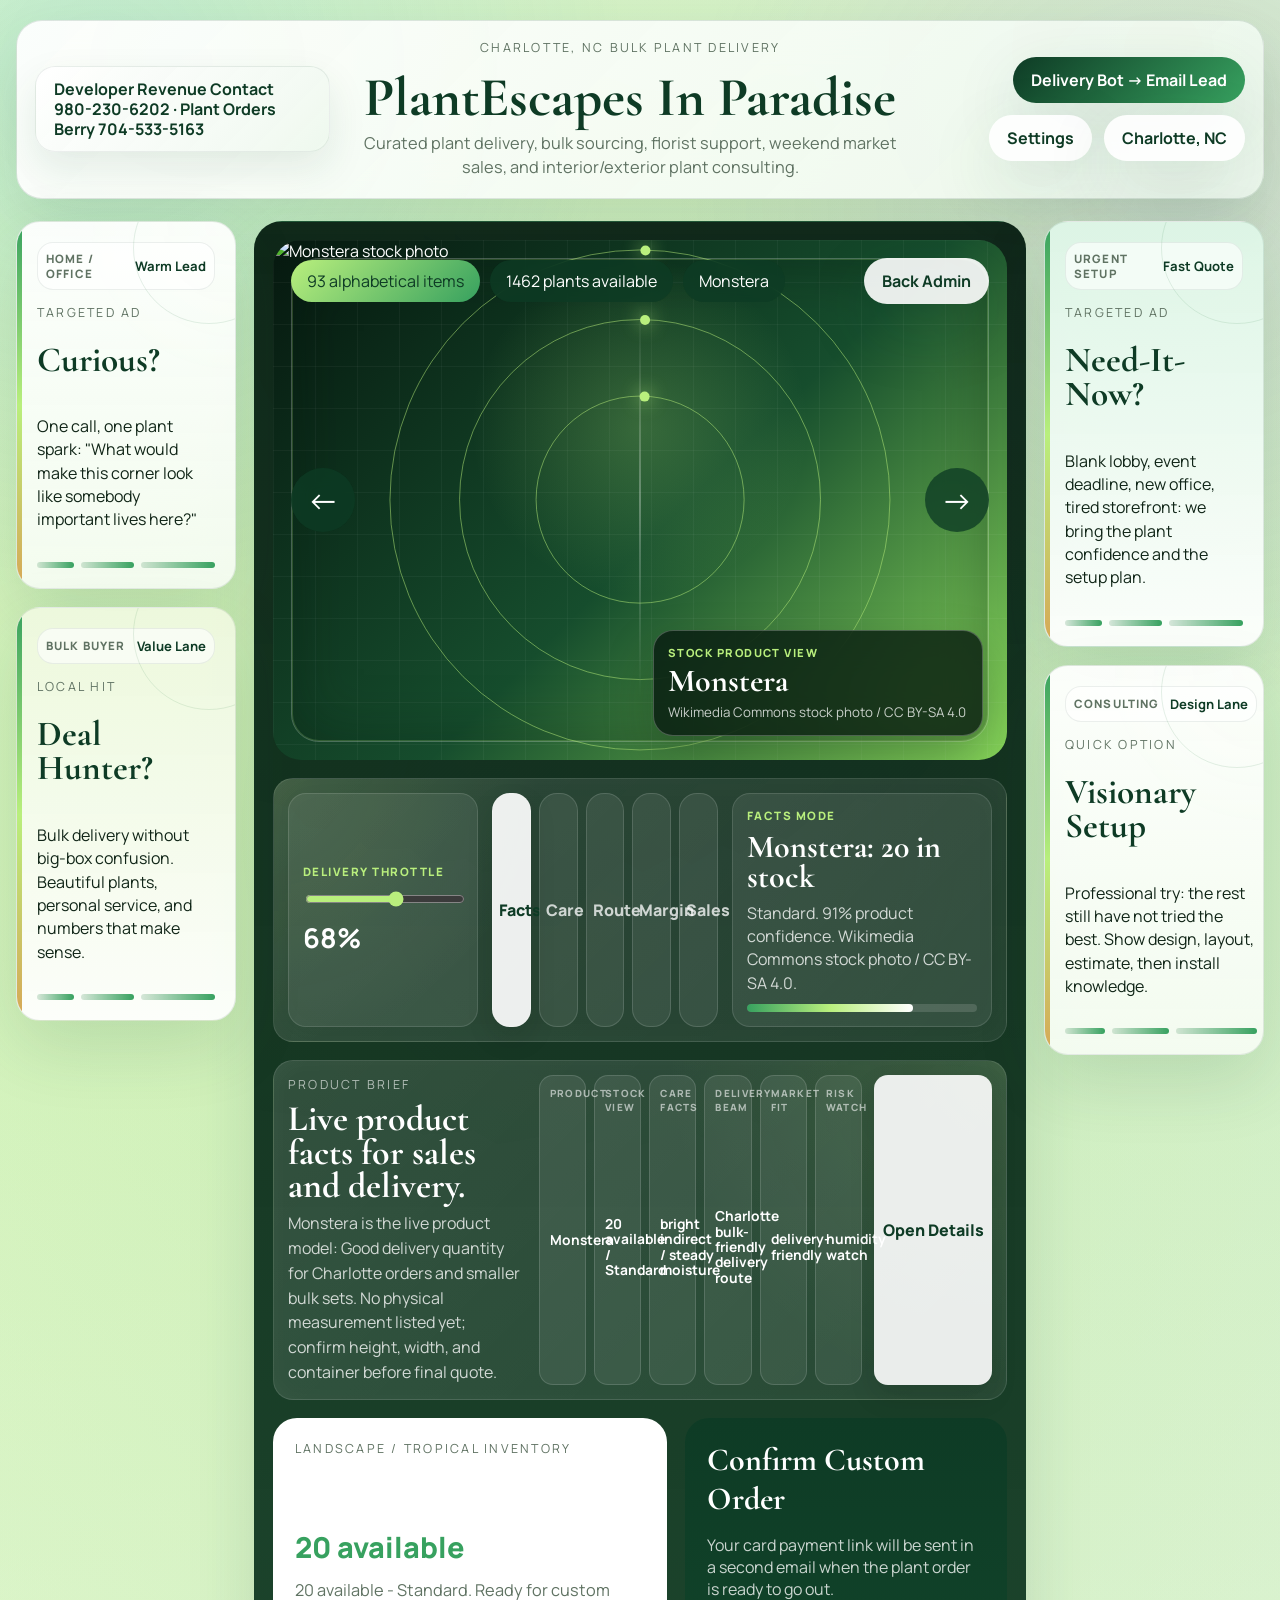
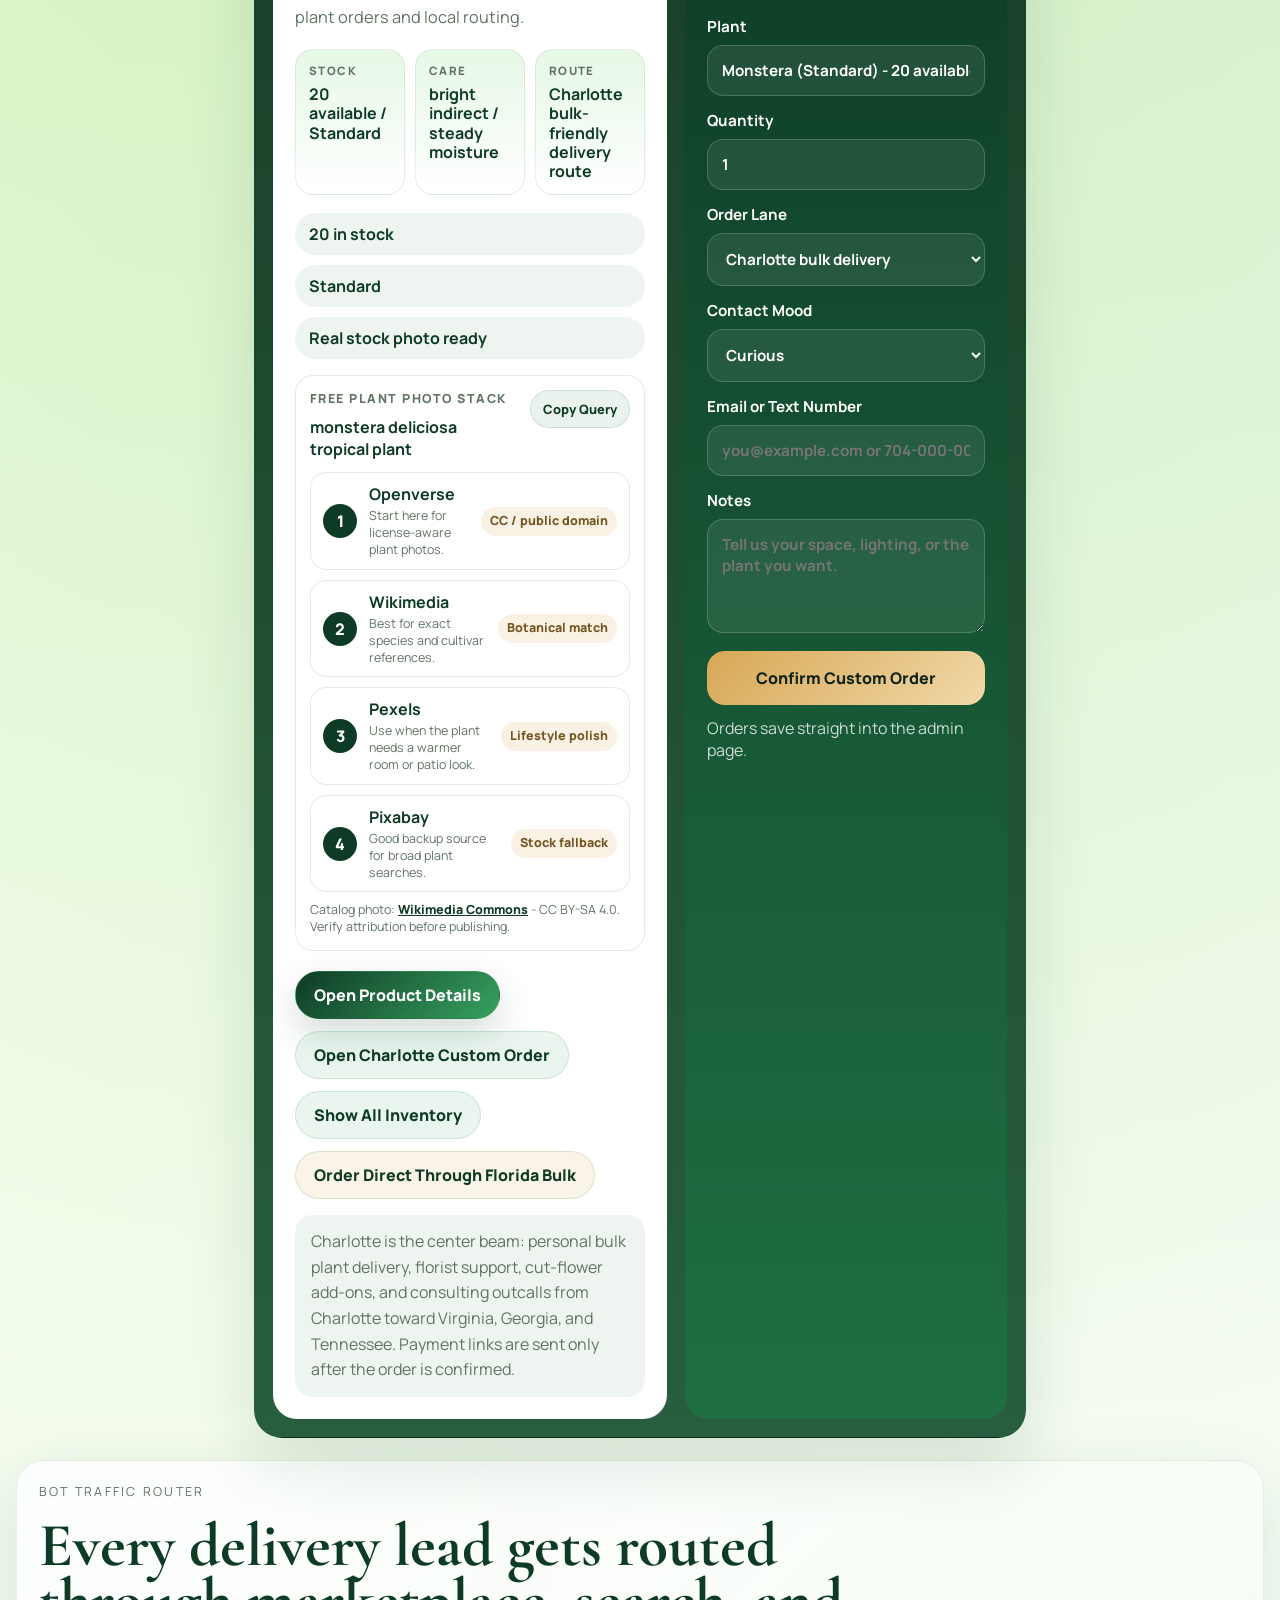
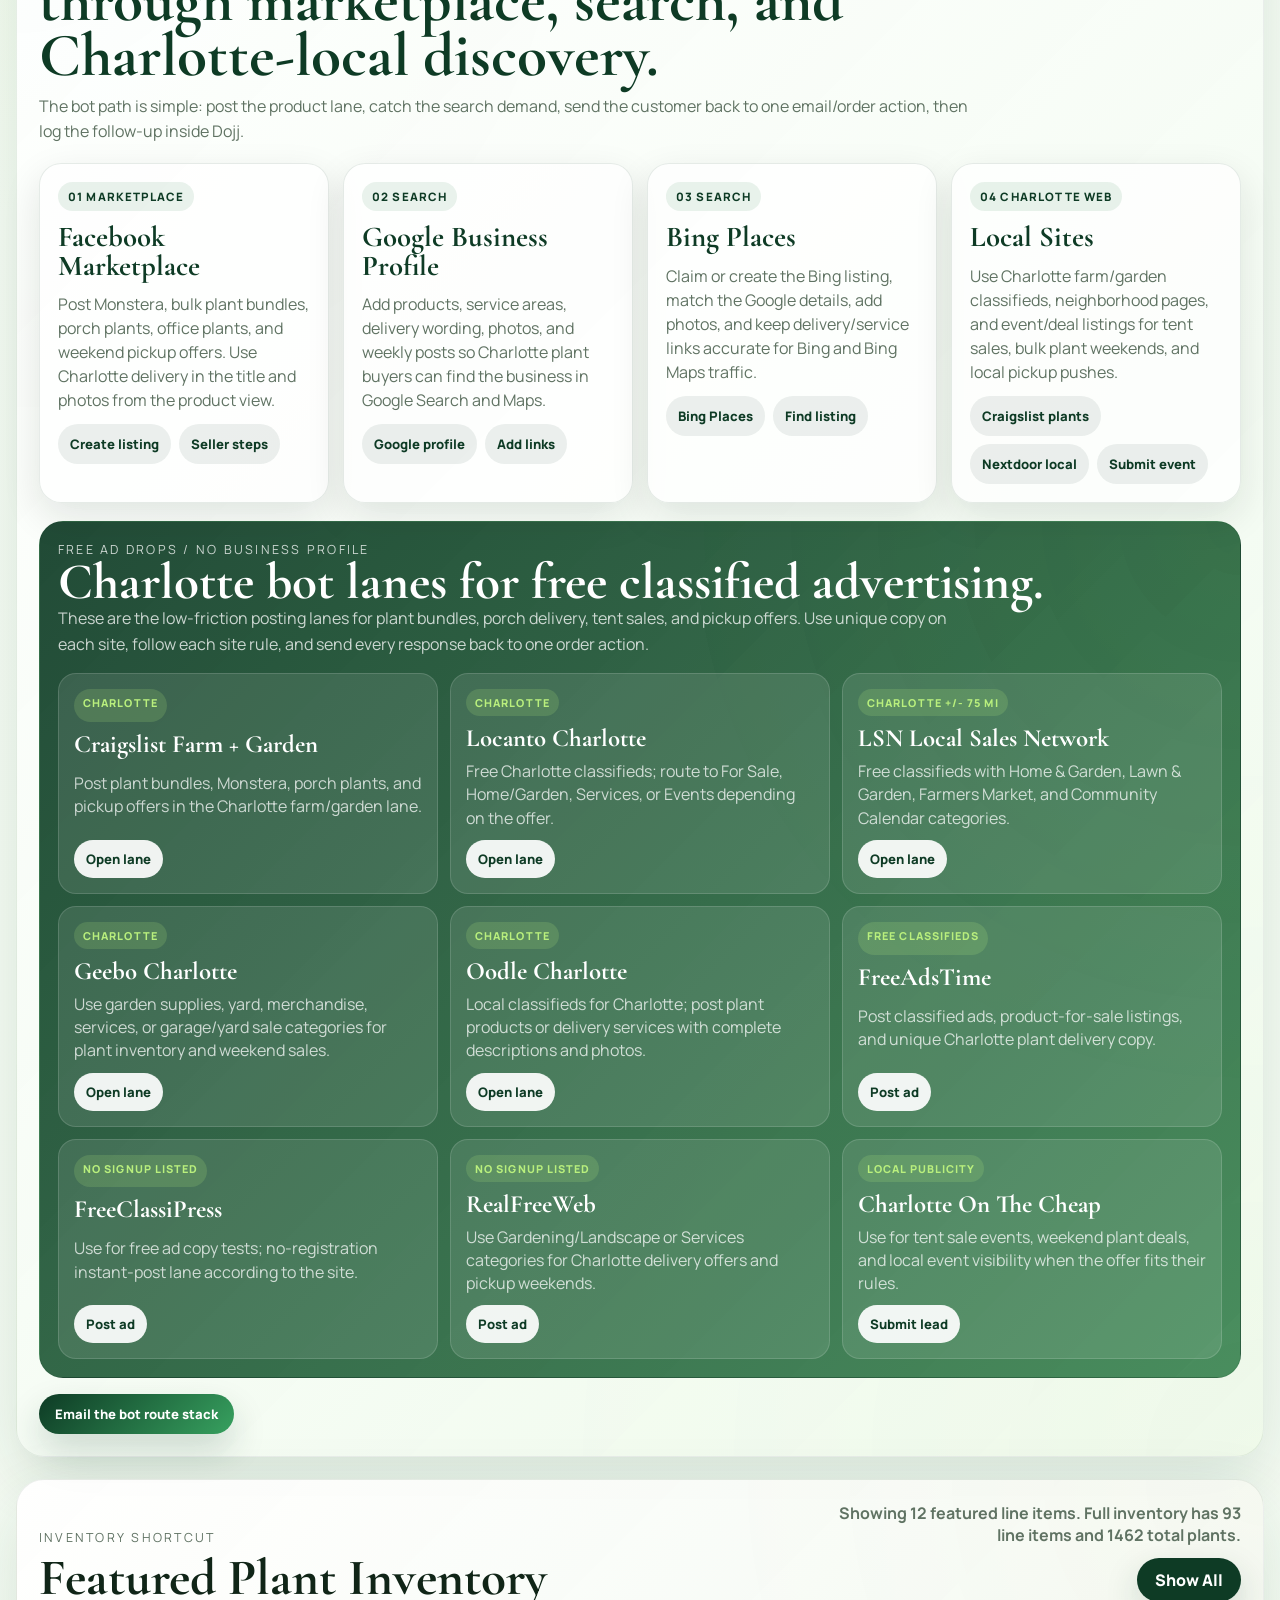
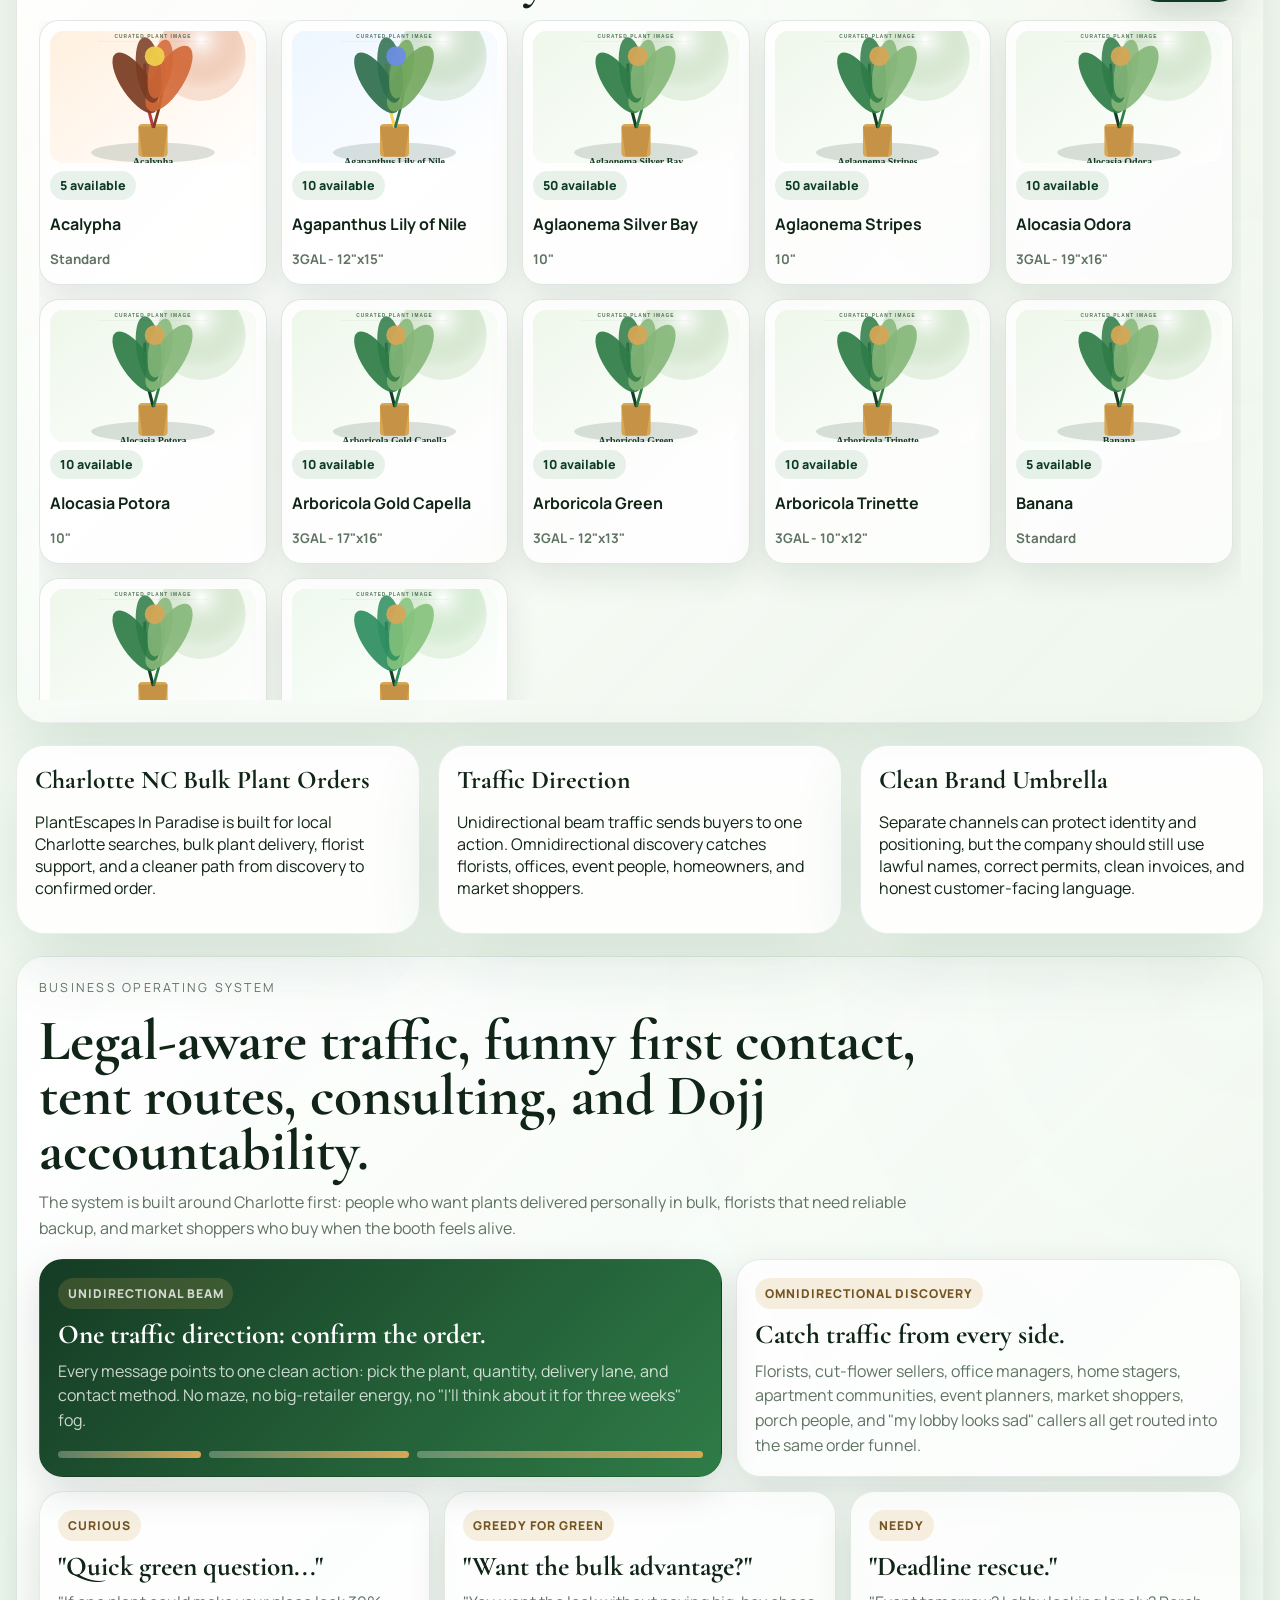
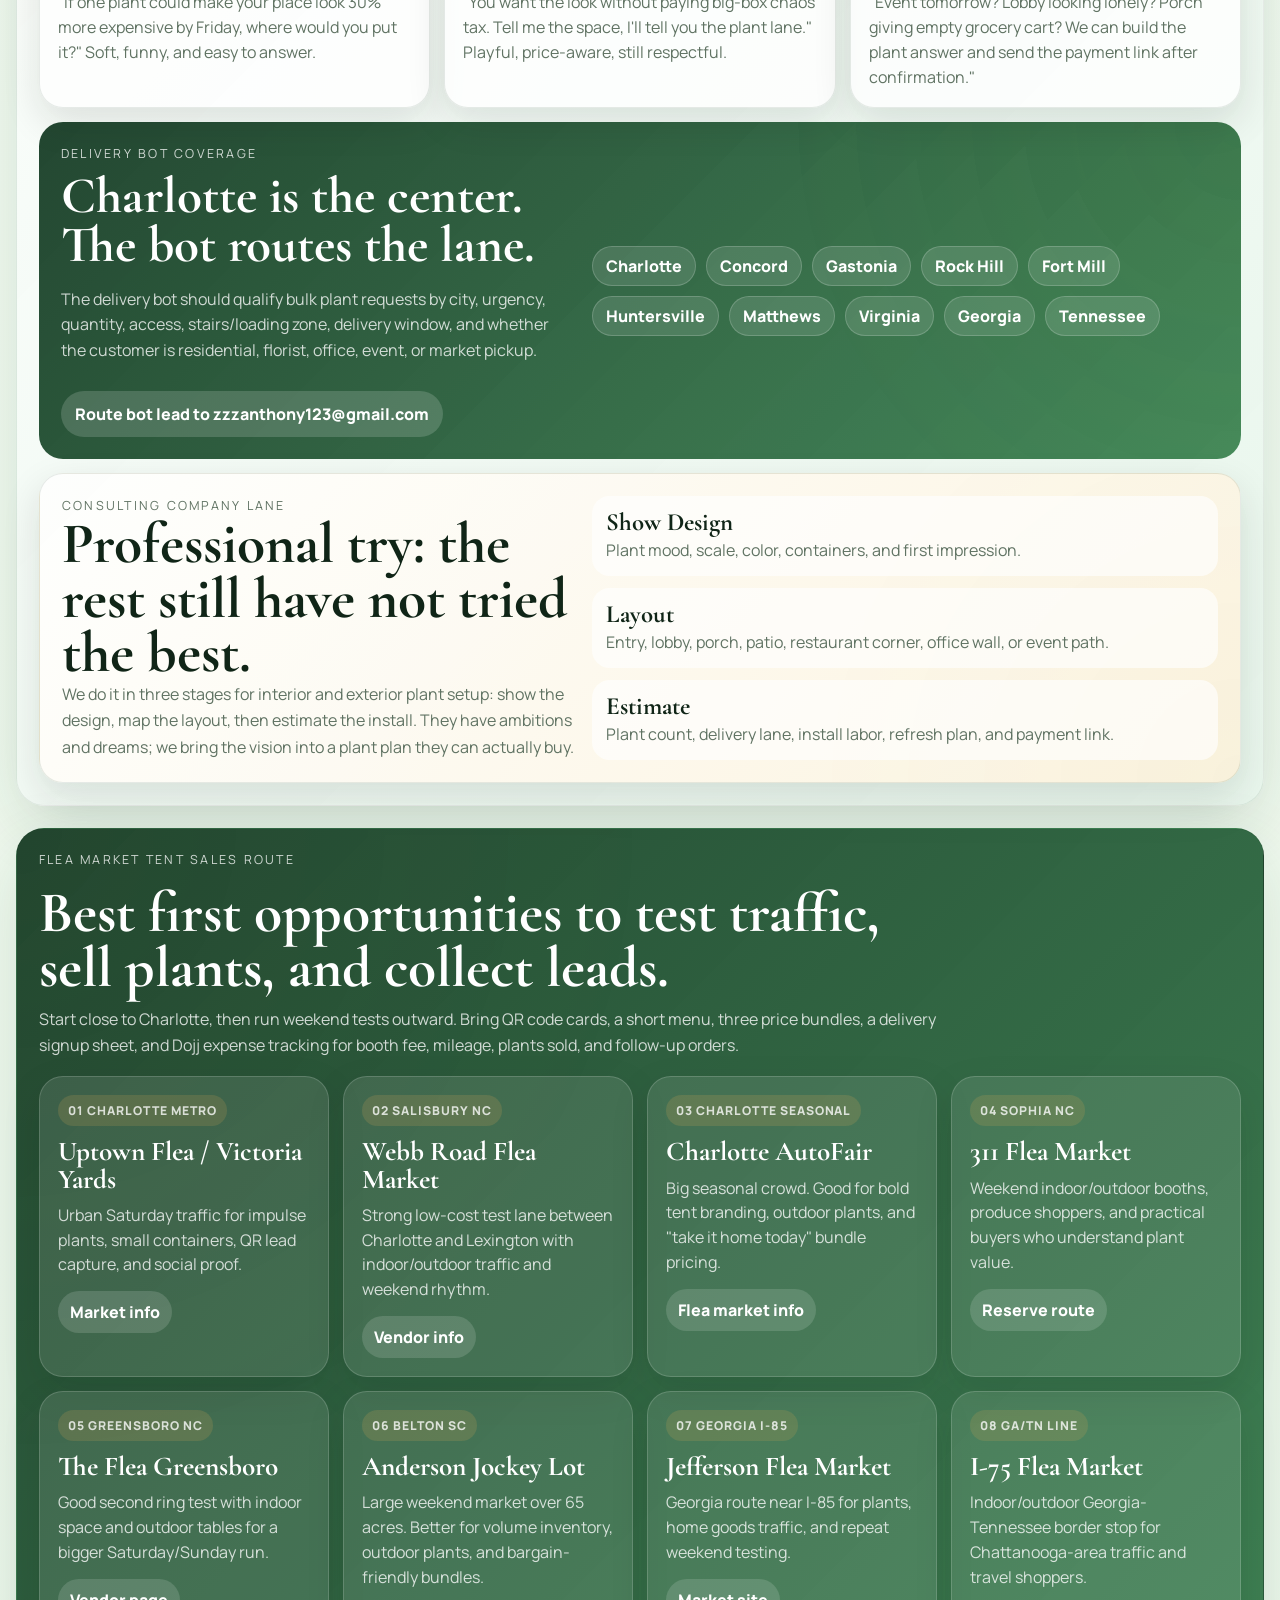
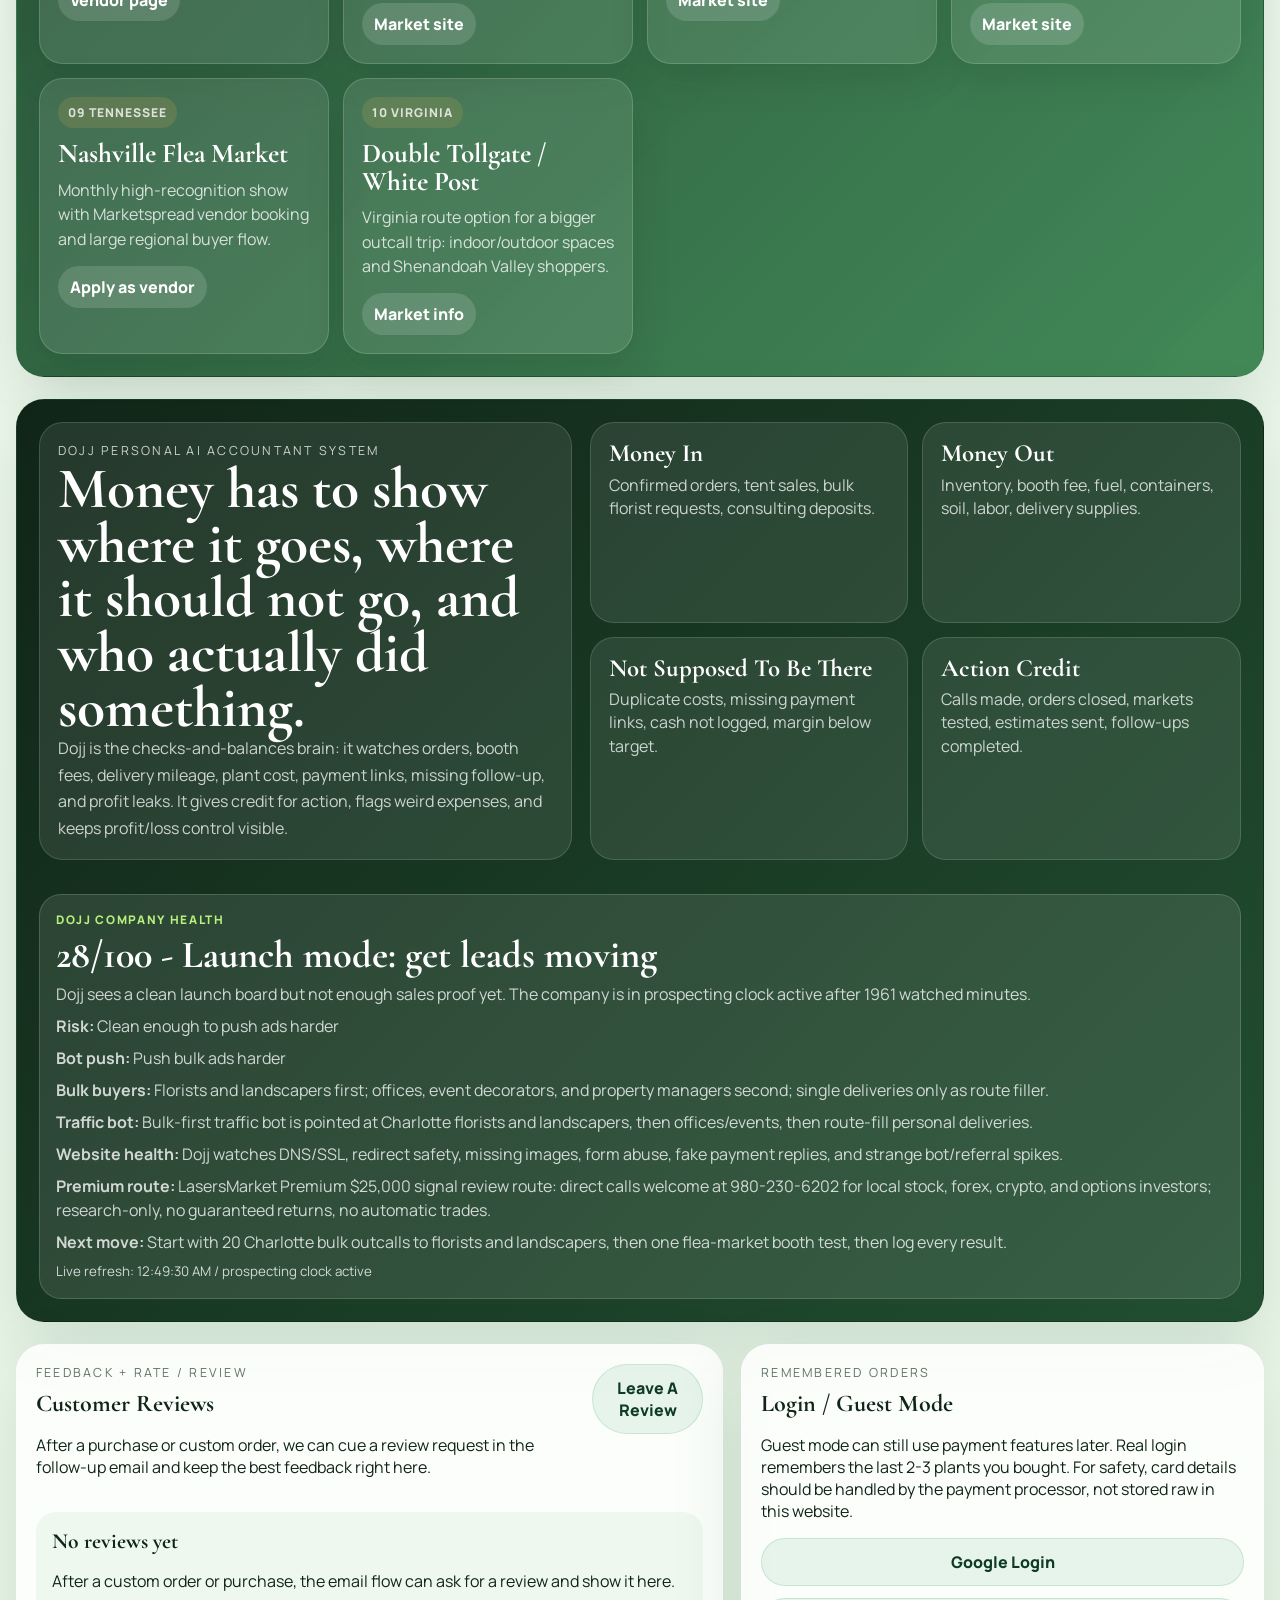
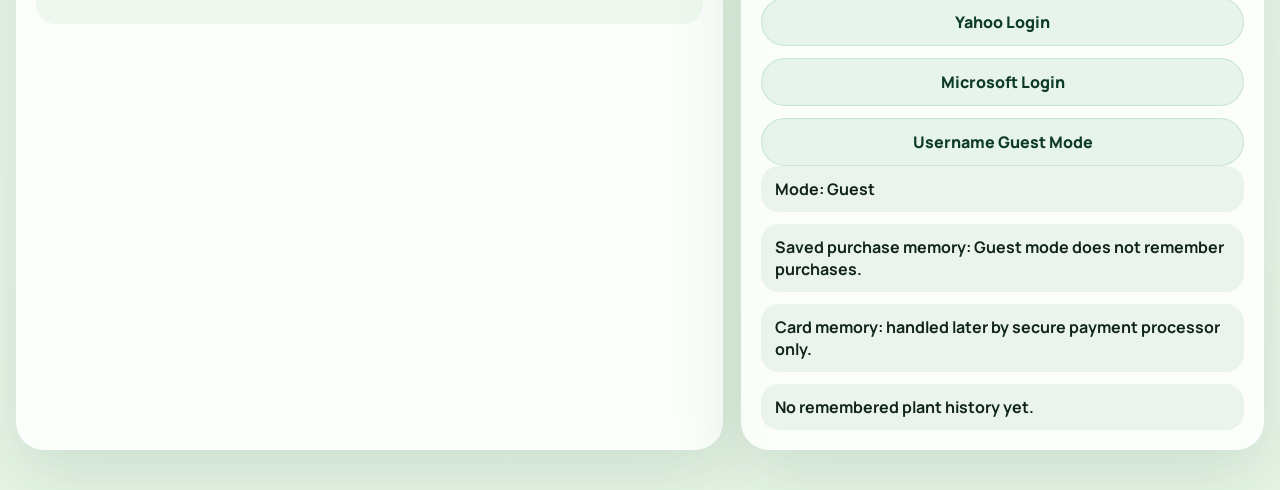
==== commit 4dd604cb: "Added animated AI marketplace visuals" ====
--- a/index.html
+++ b/index.html
@@ -515,3 +515,67 @@
   <script src="./app.js?v=20260506-free-ad-routes"></script>
 </body>
 </html>
+
+<style>
+
+body::before {
+
+  content: "";
+
+  position: fixed;
+
+  top: -20%;
+  left: -20%;
+
+  width: 140%;
+  height: 140%;
+
+  background:
+    radial-gradient(circle at 20% 20%, rgba(56,189,248,0.15), transparent 30%),
+    radial-gradient(circle at 80% 30%, rgba(168,85,247,0.12), transparent 30%),
+    radial-gradient(circle at 50% 80%, rgba(59,130,246,0.12), transparent 30%);
+
+  z-index: -1;
+
+  animation: drift 18s linear infinite;
+
+}
+
+@keyframes drift {
+
+  0% {
+    transform: translate(0px, 0px);
+  }
+
+  50% {
+    transform: translate(-30px, -20px);
+  }
+
+  100% {
+    transform: translate(0px, 0px);
+  }
+
+}
+
+.card {
+
+  backdrop-filter: blur(10px);
+
+  box-shadow:
+    0 0 20px rgba(56,189,248,0.08);
+
+  transition: 0.3s ease;
+
+}
+
+.card:hover {
+
+  transform: translateY(-4px);
+
+  box-shadow:
+    0 0 30px rgba(56,189,248,0.18);
+
+}
+
+</style>
+
